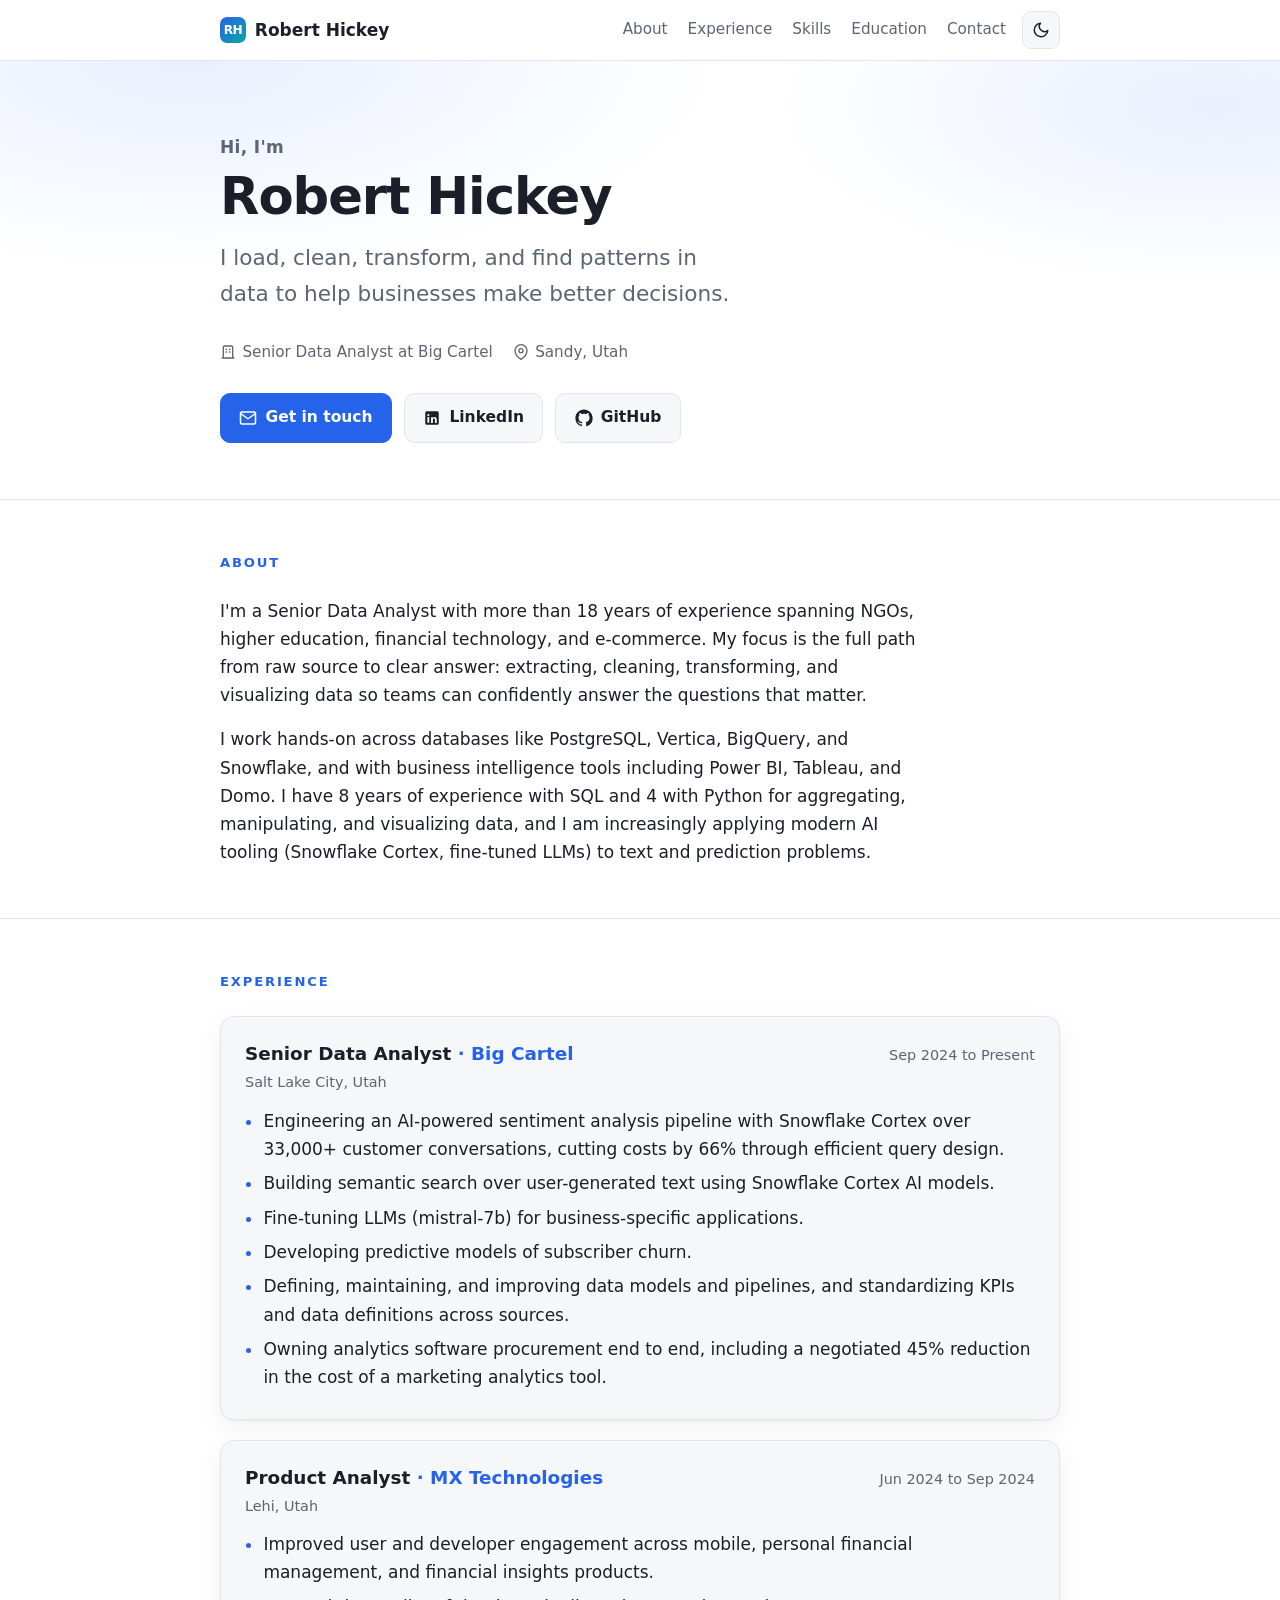
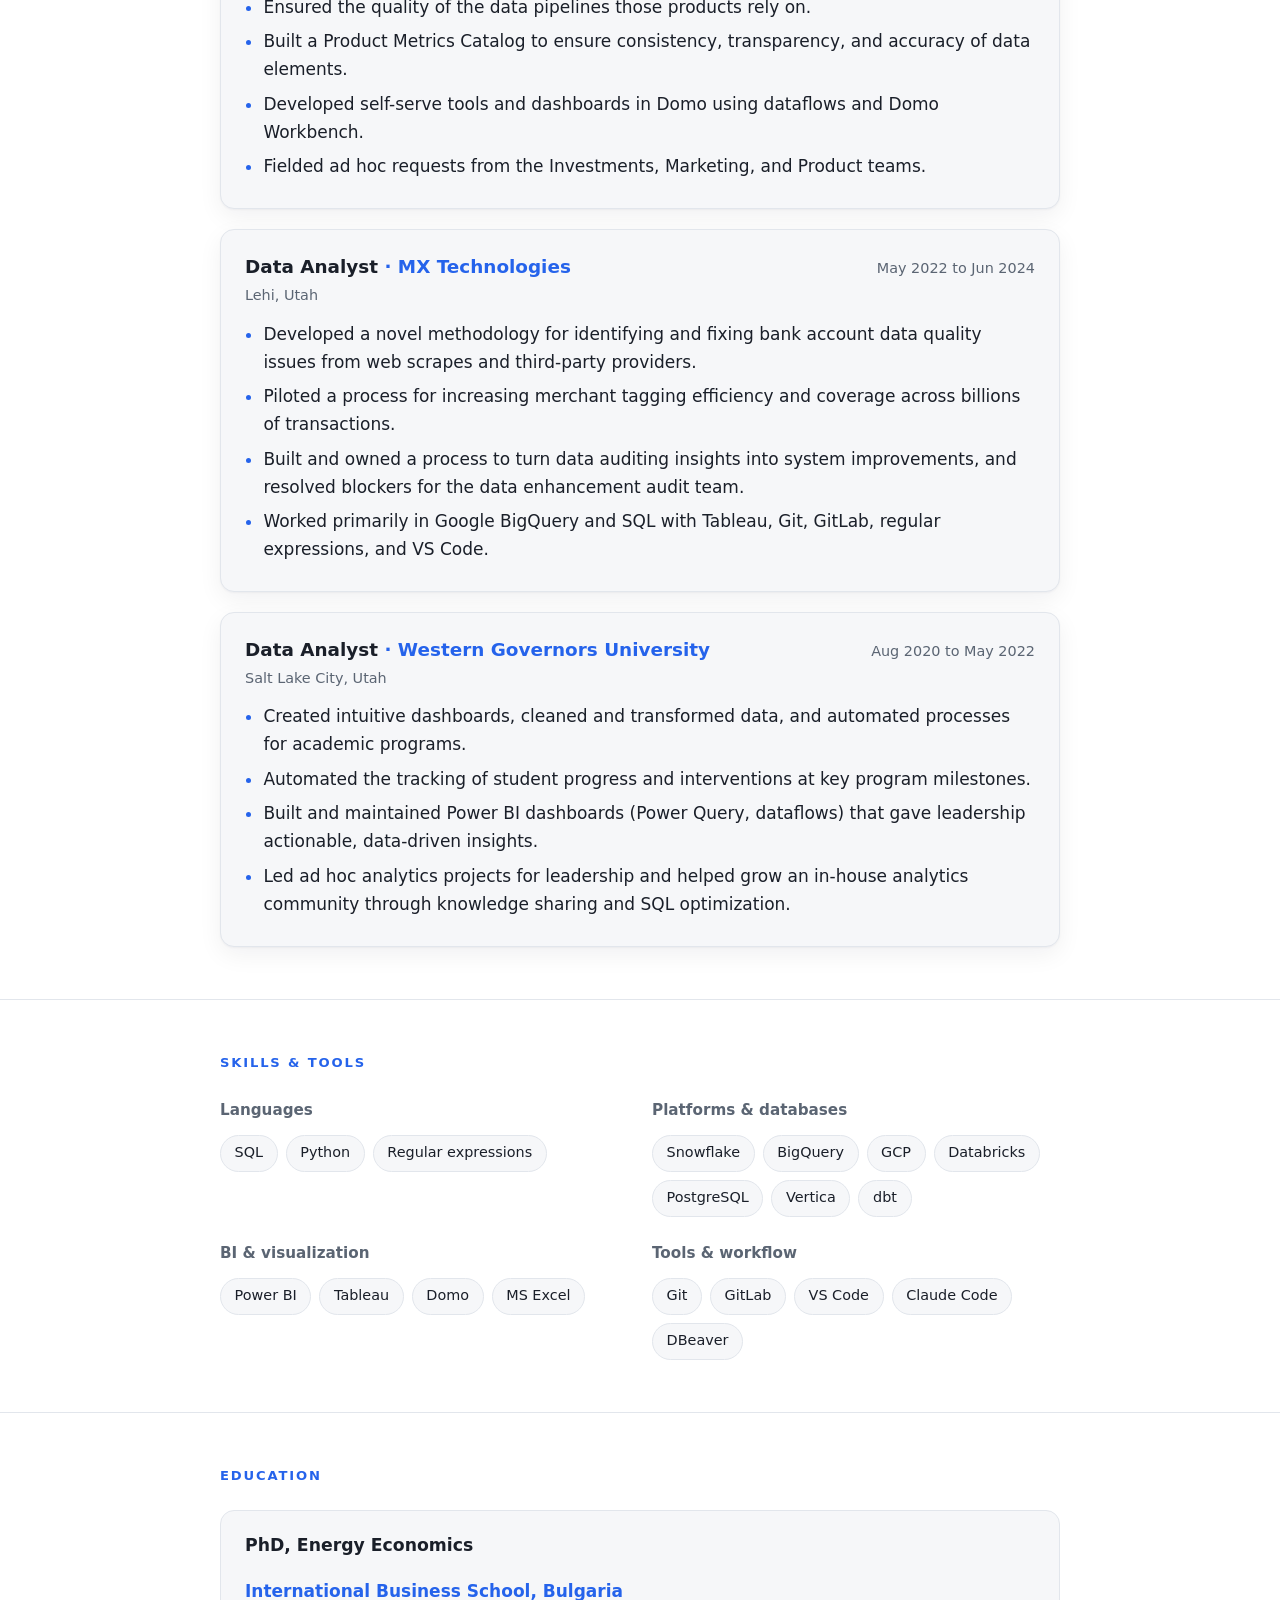
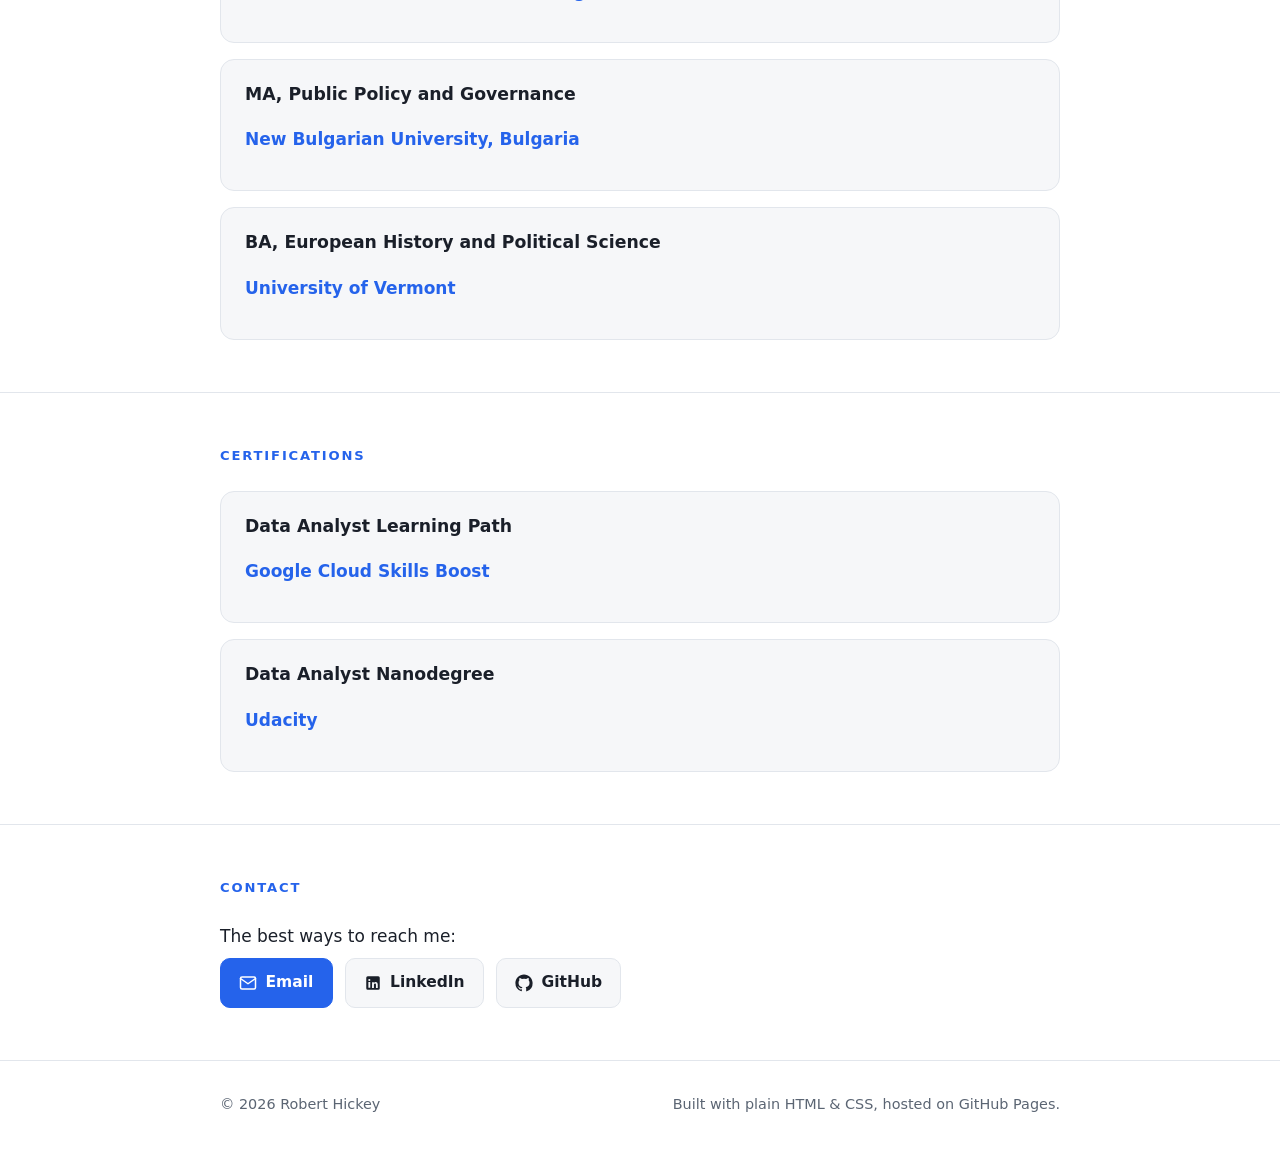
==== index.html @ 4dcdd3fc "Add personal site and CV Static HTML/CSS/JS personal website built from resume content: hero, about," ====
<!DOCTYPE html>
<html lang="en" data-theme="light">
<!--
  ===========================================================================
  Robert Hickey - personal site
  ===========================================================================
  Plain HTML/CSS, no build step. Content sourced from Robert's resume.
  Edit any section below and push to deploy. The one section left for you to
  fill is "Interests" (search "todo") since the resume did not cover it.
  Phone number is intentionally omitted for privacy; add it back if you wish.
  ===========================================================================
-->
<head>
  <meta charset="UTF-8" />
  <meta name="viewport" content="width=device-width, initial-scale=1.0" />
  <title>Robert Hickey &middot; Senior Data Analyst</title>
  <meta name="description" content="Robert Hickey, Senior Data Analyst with 18+ years of experience across NGOs, higher education, fintech, and e-commerce. I load, clean, transform, and find patterns in data to help businesses make better decisions." />
  <meta name="author" content="Robert Hickey" />

  <!-- Open Graph / social preview -->
  <meta property="og:type" content="website" />
  <meta property="og:title" content="Robert Hickey &middot; Senior Data Analyst" />
  <meta property="og:description" content="Senior Data Analyst with 18+ years of experience. I load, clean, transform, and find patterns in data to help businesses make better decisions." />
  <meta property="og:url" content="https://rfhickey.github.io/" />
  <meta name="twitter:card" content="summary" />

  <link rel="icon" type="image/svg+xml" href="assets/favicon.svg" />
  <link rel="stylesheet" href="styles.css" />
</head>

<body>
  <a class="skip-link" href="#main">Skip to content</a>

  <!-- ------------------------------------------------------------- nav -->
  <header class="nav">
    <div class="container nav-inner">
      <a class="nav-brand" href="#top">
        <img src="assets/favicon.svg" alt="" aria-hidden="true" />
        Robert Hickey
      </a>
      <nav class="nav-links" aria-label="Section navigation">
        <a href="#about">About</a>
        <a href="#experience">Experience</a>
        <a href="#skills">Skills</a>
        <a href="#education">Education</a>
        <a href="#contact">Contact</a>
      </nav>
      <button class="theme-toggle" id="theme-toggle" type="button"
              aria-label="Toggle light and dark theme" title="Toggle theme">
        <svg class="icon-moon" viewBox="0 0 24 24" fill="none" stroke="currentColor"
             stroke-width="2" stroke-linecap="round" stroke-linejoin="round" aria-hidden="true">
          <path d="M21 12.79A9 9 0 1 1 11.21 3 7 7 0 0 0 21 12.79z"/>
        </svg>
        <svg class="icon-sun" viewBox="0 0 24 24" fill="none" stroke="currentColor"
             stroke-width="2" stroke-linecap="round" stroke-linejoin="round" aria-hidden="true">
          <circle cx="12" cy="12" r="4"/>
          <path d="M12 2v2M12 20v2M4.93 4.93l1.41 1.41M17.66 17.66l1.41 1.41M2 12h2M20 12h2M6.34 17.66l-1.41 1.41M19.07 4.93l-1.41 1.41"/>
        </svg>
      </button>
    </div>
  </header>

  <main id="main">
    <span id="top"></span>

    <!-- ---------------------------------------------------------- hero -->
    <section class="hero" aria-label="Introduction">
      <div class="container hero-content">
        <p class="eyebrow">Hi, I'm</p>
        <h1>Robert Hickey</h1>
        <p class="tagline">I load, clean, transform, and find patterns in data to help businesses make better decisions.</p>
        <div class="meta">
          <span aria-label="Role">
            <svg width="16" height="16" viewBox="0 0 24 24" fill="none" stroke="currentColor" stroke-width="2" stroke-linecap="round" stroke-linejoin="round" aria-hidden="true"><path d="M3 21h18M9 8h1m-1 4h1m4-4h1m-1 4h1M5 21V5a2 2 0 0 1 2-2h10a2 2 0 0 1 2 2v16"/></svg>
            Senior Data Analyst at Big Cartel
          </span>
          <span aria-label="Location">
            <svg width="16" height="16" viewBox="0 0 24 24" fill="none" stroke="currentColor" stroke-width="2" stroke-linecap="round" stroke-linejoin="round" aria-hidden="true"><path d="M21 10c0 7-9 13-9 13s-9-6-9-13a9 9 0 0 1 18 0z"/><circle cx="12" cy="10" r="3"/></svg>
            Sandy, Utah
          </span>
        </div>
        <div class="cta-row">
          <a class="btn btn-primary" href="#contact">
            <svg viewBox="0 0 24 24" fill="none" stroke="currentColor" stroke-width="2" stroke-linecap="round" stroke-linejoin="round" aria-hidden="true"><rect x="2" y="4" width="20" height="16" rx="2"/><path d="M22 6l-10 7L2 6"/></svg>
            Get in touch
          </a>
          <a class="btn" href="https://www.linkedin.com/in/hickeyrobert/" target="_blank" rel="noopener">
            <svg viewBox="0 0 24 24" fill="currentColor" aria-hidden="true"><path d="M19 3a2 2 0 0 1 2 2v14a2 2 0 0 1-2 2H5a2 2 0 0 1-2-2V5a2 2 0 0 1 2-2h14zM8.34 18.34V10.5H5.86v7.84h2.48zM7.1 9.4a1.44 1.44 0 1 0 0-2.88 1.44 1.44 0 0 0 0 2.88zm11.24 8.94v-4.3c0-2.3-1.23-3.37-2.87-3.37a2.48 2.48 0 0 0-2.24 1.23v-1.06h-2.48c.03.7 0 7.84 0 7.84h2.48v-4.38c0-.23.02-.46.09-.62.18-.46.6-.94 1.32-.94.93 0 1.3.71 1.3 1.75v4.19h2.48z"/></svg>
            LinkedIn
          </a>
          <a class="btn" href="https://github.com/rfhickey" target="_blank" rel="noopener">
            <svg viewBox="0 0 24 24" fill="currentColor" aria-hidden="true"><path d="M12 .5C5.73.5.5 5.73.5 12a11.5 11.5 0 0 0 7.86 10.92c.58.1.79-.25.79-.56v-2c-3.2.7-3.88-1.37-3.88-1.37-.53-1.34-1.3-1.7-1.3-1.7-1.06-.72.08-.71.08-.71 1.17.08 1.79 1.2 1.79 1.2 1.04 1.79 2.73 1.27 3.4.97.1-.76.41-1.27.74-1.56-2.55-.29-5.23-1.27-5.23-5.67 0-1.25.45-2.28 1.18-3.08-.12-.29-.51-1.46.11-3.05 0 0 .96-.31 3.15 1.18a10.9 10.9 0 0 1 5.74 0c2.18-1.49 3.14-1.18 3.14-1.18.63 1.59.24 2.76.12 3.05.74.8 1.18 1.83 1.18 3.08 0 4.41-2.69 5.38-5.25 5.66.42.36.8 1.08.8 2.18v3.23c0 .31.21.67.8.56A11.5 11.5 0 0 0 23.5 12C23.5 5.73 18.27.5 12 .5z"/></svg>
            GitHub
          </a>
        </div>
      </div>
    </section>

    <!-- --------------------------------------------------------- about -->
    <section id="about" aria-labelledby="about-title">
      <div class="container">
        <h2 class="section-title" id="about-title">About</h2>
        <div class="prose">
          <p>
            I'm a Senior Data Analyst with more than 18 years of experience
            spanning NGOs, higher education, financial technology, and
            e-commerce. My focus is the full path from raw source to clear
            answer: extracting, cleaning, transforming, and visualizing data so
            teams can confidently answer the questions that matter.
          </p>
          <p>
            I work hands-on across databases like PostgreSQL, Vertica,
            BigQuery, and Snowflake, and with business intelligence tools
            including Power BI, Tableau, and Domo. I have 8 years of experience
            with SQL and 4 with Python for aggregating, manipulating, and
            visualizing data, and I am increasingly applying modern AI tooling
            (Snowflake Cortex, fine-tuned LLMs) to text and prediction problems.
          </p>
        </div>
      </div>
    </section>

    <!-- ---------------------------------------------------- experience -->
    <section id="experience" aria-labelledby="exp-title">
      <div class="container">
        <h2 class="section-title" id="exp-title">Experience</h2>
        <div class="timeline">

          <article class="role">
            <div class="role-head">
              <h3 class="role-title">
                Senior Data Analyst
                <span class="role-company">&middot; Big Cartel</span>
              </h3>
              <span class="role-dates">Sep 2024 to Present</span>
            </div>
            <p class="role-location">Salt Lake City, Utah</p>
            <ul>
              <li>Engineering an AI-powered sentiment analysis pipeline with Snowflake Cortex over 33,000+ customer conversations, cutting costs by 66% through efficient query design.</li>
              <li>Building semantic search over user-generated text using Snowflake Cortex AI models.</li>
              <li>Fine-tuning LLMs (mistral-7b) for business-specific applications.</li>
              <li>Developing predictive models of subscriber churn.</li>
              <li>Defining, maintaining, and improving data models and pipelines, and standardizing KPIs and data definitions across sources.</li>
              <li>Owning analytics software procurement end to end, including a negotiated 45% reduction in the cost of a marketing analytics tool.</li>
            </ul>
          </article>

          <article class="role">
            <div class="role-head">
              <h3 class="role-title">
                Product Analyst
                <span class="role-company">&middot; MX Technologies</span>
              </h3>
              <span class="role-dates">Jun 2024 to Sep 2024</span>
            </div>
            <p class="role-location">Lehi, Utah</p>
            <ul>
              <li>Improved user and developer engagement across mobile, personal financial management, and financial insights products.</li>
              <li>Ensured the quality of the data pipelines those products rely on.</li>
              <li>Built a Product Metrics Catalog to ensure consistency, transparency, and accuracy of data elements.</li>
              <li>Developed self-serve tools and dashboards in Domo using dataflows and Domo Workbench.</li>
              <li>Fielded ad hoc requests from the Investments, Marketing, and Product teams.</li>
            </ul>
          </article>

          <article class="role">
            <div class="role-head">
              <h3 class="role-title">
                Data Analyst
                <span class="role-company">&middot; MX Technologies</span>
              </h3>
              <span class="role-dates">May 2022 to Jun 2024</span>
            </div>
            <p class="role-location">Lehi, Utah</p>
            <ul>
              <li>Developed a novel methodology for identifying and fixing bank account data quality issues from web scrapes and third-party providers.</li>
              <li>Piloted a process for increasing merchant tagging efficiency and coverage across billions of transactions.</li>
              <li>Built and owned a process to turn data auditing insights into system improvements, and resolved blockers for the data enhancement audit team.</li>
              <li>Worked primarily in Google BigQuery and SQL with Tableau, Git, GitLab, regular expressions, and VS Code.</li>
            </ul>
          </article>

          <article class="role">
            <div class="role-head">
              <h3 class="role-title">
                Data Analyst
                <span class="role-company">&middot; Western Governors University</span>
              </h3>
              <span class="role-dates">Aug 2020 to May 2022</span>
            </div>
            <p class="role-location">Salt Lake City, Utah</p>
            <ul>
              <li>Created intuitive dashboards, cleaned and transformed data, and automated processes for academic programs.</li>
              <li>Automated the tracking of student progress and interventions at key program milestones.</li>
              <li>Built and maintained Power BI dashboards (Power Query, dataflows) that gave leadership actionable, data-driven insights.</li>
              <li>Led ad hoc analytics projects for leadership and helped grow an in-house analytics community through knowledge sharing and SQL optimization.</li>
            </ul>
          </article>

        </div>
      </div>
    </section>

    <!-- --------------------------------------------------------- skills -->
    <section id="skills" aria-labelledby="skills-title">
      <div class="container">
        <h2 class="section-title" id="skills-title">Skills &amp; Tools</h2>
        <div class="skill-groups">
          <div class="skill-group">
            <h3>Languages</h3>
            <ul class="chips">
              <li>SQL</li>
              <li>Python</li>
              <li>Regular expressions</li>
            </ul>
          </div>
          <div class="skill-group">
            <h3>Platforms &amp; databases</h3>
            <ul class="chips">
              <li>Snowflake</li>
              <li>BigQuery</li>
              <li>GCP</li>
              <li>Databricks</li>
              <li>PostgreSQL</li>
              <li>Vertica</li>
              <li>dbt</li>
            </ul>
          </div>
          <div class="skill-group">
            <h3>BI &amp; visualization</h3>
            <ul class="chips">
              <li>Power BI</li>
              <li>Tableau</li>
              <li>Domo</li>
              <li>MS Excel</li>
            </ul>
          </div>
          <div class="skill-group">
            <h3>Tools &amp; workflow</h3>
            <ul class="chips">
              <li>Git</li>
              <li>GitLab</li>
              <li>VS Code</li>
              <li>Claude Code</li>
              <li>DBeaver</li>
            </ul>
          </div>
        </div>
      </div>
    </section>

    <!-- ------------------------------------------------------ education -->
    <section id="education" aria-labelledby="edu-title">
      <div class="container">
        <h2 class="section-title" id="edu-title">Education</h2>
        <div class="cards">
          <article class="card">
            <h3>PhD, Energy Economics</h3>
            <p class="sub">International Business School, Bulgaria</p>
          </article>
          <article class="card">
            <h3>MA, Public Policy and Governance</h3>
            <p class="sub">New Bulgarian University, Bulgaria</p>
          </article>
          <article class="card">
            <h3>BA, European History and Political Science</h3>
            <p class="sub">University of Vermont</p>
          </article>
        </div>
      </div>
    </section>

    <!-- -------------------------------------------------- certifications -->
    <section id="certifications" aria-labelledby="cert-title">
      <div class="container">
        <h2 class="section-title" id="cert-title">Certifications</h2>
        <div class="cards">
          <article class="card">
            <h3>Data Analyst Learning Path</h3>
            <p class="sub">Google Cloud Skills Boost</p>
          </article>
          <article class="card">
            <h3>Data Analyst Nanodegree</h3>
            <p class="sub">Udacity</p>
          </article>
        </div>
      </div>
    </section>

    <!-- ----------------------------------------------------- interests --
      Hidden for now: the resume did not cover interests/projects. To enable,
      remove this comment wrapper, add your content, and add a matching
      <a href="#interests">Interests</a> link in the nav above.

    <section id="interests" aria-labelledby="interests-title">
      <div class="container">
        <h2 class="section-title" id="interests-title">Interests &amp; Projects</h2>
        <div class="prose">
          <p>Add a few lines about what you build or care about outside of work,
             plus links to any side projects you want to show.</p>
        </div>
      </div>
    </section>
    -->

    <!-- -------------------------------------------------------- contact -->
    <section id="contact" aria-labelledby="contact-title">
      <div class="container">
        <h2 class="section-title" id="contact-title">Contact</h2>
        <div class="prose">
          <p>The best ways to reach me:</p>
        </div>
        <div class="contact-row">
          <a class="btn btn-primary" href="mailto:rfhickey@gmail.com">
            <svg viewBox="0 0 24 24" fill="none" stroke="currentColor" stroke-width="2" stroke-linecap="round" stroke-linejoin="round" aria-hidden="true"><rect x="2" y="4" width="20" height="16" rx="2"/><path d="M22 6l-10 7L2 6"/></svg>
            Email
          </a>
          <a class="btn" href="https://www.linkedin.com/in/hickeyrobert/" target="_blank" rel="noopener">
            <svg viewBox="0 0 24 24" fill="currentColor" aria-hidden="true"><path d="M19 3a2 2 0 0 1 2 2v14a2 2 0 0 1-2 2H5a2 2 0 0 1-2-2V5a2 2 0 0 1 2-2h14zM8.34 18.34V10.5H5.86v7.84h2.48zM7.1 9.4a1.44 1.44 0 1 0 0-2.88 1.44 1.44 0 0 0 0 2.88zm11.24 8.94v-4.3c0-2.3-1.23-3.37-2.87-3.37a2.48 2.48 0 0 0-2.24 1.23v-1.06h-2.48c.03.7 0 7.84 0 7.84h2.48v-4.38c0-.23.02-.46.09-.62.18-.46.6-.94 1.32-.94.93 0 1.3.71 1.3 1.75v4.19h2.48z"/></svg>
            LinkedIn
          </a>
          <a class="btn" href="https://github.com/rfhickey" target="_blank" rel="noopener">
            <svg viewBox="0 0 24 24" fill="currentColor" aria-hidden="true"><path d="M12 .5C5.73.5.5 5.73.5 12a11.5 11.5 0 0 0 7.86 10.92c.58.1.79-.25.79-.56v-2c-3.2.7-3.88-1.37-3.88-1.37-.53-1.34-1.3-1.7-1.3-1.7-1.06-.72.08-.71.08-.71 1.17.08 1.79 1.2 1.79 1.2 1.04 1.79 2.73 1.27 3.4.97.1-.76.41-1.27.74-1.56-2.55-.29-5.23-1.27-5.23-5.67 0-1.25.45-2.28 1.18-3.08-.12-.29-.51-1.46.11-3.05 0 0 .96-.31 3.15 1.18a10.9 10.9 0 0 1 5.74 0c2.18-1.49 3.14-1.18 3.14-1.18.63 1.59.24 2.76.12 3.05.74.8 1.18 1.83 1.18 3.08 0 4.41-2.69 5.38-5.25 5.66.42.36.8 1.08.8 2.18v3.23c0 .31.21.67.8.56A11.5 11.5 0 0 0 23.5 12C23.5 5.73 18.27.5 12 .5z"/></svg>
            GitHub
          </a>
        </div>
      </div>
    </section>
  </main>

  <!-- -------------------------------------------------------- footer -->
  <footer class="footer">
    <div class="container">
      <span>&copy; <span id="year">2026</span> Robert Hickey</span>
      <span>Built with plain HTML &amp; CSS, hosted on GitHub Pages.</span>
    </div>
  </footer>

  <script src="script.js"></script>
</body>
</html>
---- styles.css ----
/* ===========================================================================
   Robert Hickey - personal site styles
   Single stylesheet, no build step, no external dependencies.
   Theme via CSS custom properties + [data-theme] override on <html>.
   =========================================================================== */

:root {
  --max-width: 880px;

  /* Light theme (default) */
  --bg: #ffffff;
  --surface: #f6f7f9;
  --surface-2: #eef1f5;
  --border: #e2e6ec;
  --text: #1a1f29;
  --muted: #5b6573;
  --accent: #2563eb;
  --accent-hover: #1d4ed8;
  --accent-soft: rgba(37, 99, 235, 0.10);
  --ring: rgba(37, 99, 235, 0.45);
  --shadow: 0 1px 2px rgba(16, 24, 40, 0.04), 0 8px 24px rgba(16, 24, 40, 0.06);
}

:root[data-theme="dark"] {
  --bg: #0d1117;
  --surface: #161b22;
  --surface-2: #1c2230;
  --border: #283041;
  --text: #e6edf3;
  --muted: #9aa6b2;
  --accent: #4d8bf5;
  --accent-hover: #6ea1f7;
  --accent-soft: rgba(77, 139, 245, 0.14);
  --ring: rgba(77, 139, 245, 0.55);
  --shadow: 0 1px 2px rgba(0, 0, 0, 0.3), 0 10px 30px rgba(0, 0, 0, 0.35);
}

@media (prefers-color-scheme: dark) {
  :root:not([data-theme="light"]) {
    --bg: #0d1117;
    --surface: #161b22;
    --surface-2: #1c2230;
    --border: #283041;
    --text: #e6edf3;
    --muted: #9aa6b2;
    --accent: #4d8bf5;
    --accent-hover: #6ea1f7;
    --accent-soft: rgba(77, 139, 245, 0.14);
    --ring: rgba(77, 139, 245, 0.55);
    --shadow: 0 1px 2px rgba(0, 0, 0, 0.3), 0 10px 30px rgba(0, 0, 0, 0.35);
  }
}

* { box-sizing: border-box; }

html { scroll-behavior: smooth; }
@media (prefers-reduced-motion: reduce) {
  html { scroll-behavior: auto; }
  * { transition: none !important; animation: none !important; }
}

body {
  margin: 0;
  background: var(--bg);
  color: var(--text);
  font-family: ui-sans-serif, system-ui, -apple-system, "Segoe UI", Roboto,
    "Helvetica Neue", Arial, "Noto Sans", sans-serif;
  font-size: 17px;
  line-height: 1.65;
  -webkit-font-smoothing: antialiased;
  text-rendering: optimizeLegibility;
}

a {
  color: var(--accent);
  text-decoration: none;
}
a:hover { color: var(--accent-hover); text-decoration: underline; }

:focus-visible {
  outline: 3px solid var(--ring);
  outline-offset: 2px;
  border-radius: 4px;
}

.skip-link {
  position: absolute;
  left: -9999px;
  top: 0;
  background: var(--accent);
  color: #fff;
  padding: 0.6rem 1rem;
  border-radius: 0 0 8px 0;
  z-index: 100;
}
.skip-link:focus { left: 0; }

/* ----------------------------------------------------------------- layout */
.container {
  width: 100%;
  max-width: var(--max-width);
  margin-inline: auto;
  padding-inline: 1.25rem;
}

section { padding-block: 3.25rem; border-top: 1px solid var(--border); }
section:first-of-type { border-top: 0; }

.section-title {
  font-size: 0.82rem;
  letter-spacing: 0.14em;
  text-transform: uppercase;
  color: var(--accent);
  margin: 0 0 1.5rem;
  font-weight: 700;
}

/* -------------------------------------------------------------------- nav */
.nav {
  position: sticky;
  top: 0;
  z-index: 50;
  background: color-mix(in srgb, var(--bg) 86%, transparent);
  backdrop-filter: saturate(180%) blur(10px);
  border-bottom: 1px solid var(--border);
}
.nav-inner {
  display: flex;
  align-items: center;
  gap: 1rem;
  height: 60px;
}
.nav-brand {
  font-weight: 700;
  color: var(--text);
  margin-right: auto;
  display: inline-flex;
  align-items: center;
  gap: 0.55rem;
}
.nav-brand:hover { text-decoration: none; }
.nav-brand img { width: 26px; height: 26px; border-radius: 7px; }
.nav-links { display: flex; gap: 1.25rem; }
.nav-links a {
  color: var(--muted);
  font-size: 0.95rem;
  font-weight: 500;
}
.nav-links a:hover { color: var(--text); text-decoration: none; }

.theme-toggle {
  display: inline-flex;
  align-items: center;
  justify-content: center;
  width: 38px;
  height: 38px;
  border-radius: 9px;
  border: 1px solid var(--border);
  background: var(--surface);
  color: var(--text);
  cursor: pointer;
  transition: background 0.15s ease, border-color 0.15s ease;
}
.theme-toggle:hover { background: var(--surface-2); border-color: var(--accent); }
.theme-toggle svg { width: 18px; height: 18px; }
.theme-toggle .icon-sun { display: none; }
:root[data-theme="dark"] .theme-toggle .icon-sun { display: block; }
:root[data-theme="dark"] .theme-toggle .icon-moon { display: none; }
@media (prefers-color-scheme: dark) {
  :root:not([data-theme="light"]) .theme-toggle .icon-sun { display: block; }
  :root:not([data-theme="light"]) .theme-toggle .icon-moon { display: none; }
}

@media (max-width: 560px) {
  .nav-links { display: none; }
}

/* ------------------------------------------------------------------- hero */
.hero {
  padding-block: 4.5rem 3.5rem;
  position: relative;
  overflow: hidden;
}
.hero::before {
  content: "";
  position: absolute;
  inset: 0;
  background:
    radial-gradient(60% 70% at 15% 0%, var(--accent-soft), transparent 70%),
    radial-gradient(50% 60% at 95% 10%, var(--accent-soft), transparent 70%);
  pointer-events: none;
}
.hero-content { position: relative; }
.hero .eyebrow {
  color: var(--muted);
  font-weight: 600;
  letter-spacing: 0.02em;
  margin: 0 0 0.5rem;
}
.hero h1 {
  font-size: clamp(2.1rem, 6vw, 3.2rem);
  line-height: 1.08;
  letter-spacing: -0.02em;
  margin: 0 0 1rem;
}
.hero .tagline {
  font-size: clamp(1.1rem, 2.6vw, 1.35rem);
  color: var(--muted);
  max-width: 38ch;
  margin: 0 0 1.75rem;
}
.hero .meta {
  display: flex;
  flex-wrap: wrap;
  gap: 0.5rem 1.25rem;
  color: var(--muted);
  font-size: 0.95rem;
  margin-bottom: 1.75rem;
}
.hero .meta span { display: inline-flex; align-items: center; gap: 0.4rem; }

.cta-row { display: flex; flex-wrap: wrap; gap: 0.75rem; }
.btn {
  display: inline-flex;
  align-items: center;
  gap: 0.5rem;
  padding: 0.7rem 1.15rem;
  border-radius: 10px;
  font-weight: 600;
  font-size: 0.97rem;
  border: 1px solid var(--border);
  background: var(--surface);
  color: var(--text);
  transition: transform 0.12s ease, background 0.15s ease, border-color 0.15s ease;
}
.btn:hover { text-decoration: none; transform: translateY(-1px); border-color: var(--accent); }
.btn svg { width: 18px; height: 18px; }
.btn-primary {
  background: var(--accent);
  border-color: var(--accent);
  color: #fff;
}
.btn-primary:hover { background: var(--accent-hover); border-color: var(--accent-hover); color: #fff; }

/* ------------------------------------------------------------- about/prose */
.prose p { margin: 0 0 1rem; max-width: 65ch; }
.prose p:last-child { margin-bottom: 0; }

/* ------------------------------------------------------------- experience */
.timeline { display: grid; gap: 1.25rem; }
.role {
  background: var(--surface);
  border: 1px solid var(--border);
  border-radius: 14px;
  padding: 1.35rem 1.5rem;
  box-shadow: var(--shadow);
}
.role-head {
  display: flex;
  flex-wrap: wrap;
  align-items: baseline;
  justify-content: space-between;
  gap: 0.25rem 1rem;
}
.role-title { margin: 0; font-size: 1.15rem; }
.role-company { color: var(--accent); font-weight: 600; }
.role-dates {
  color: var(--muted);
  font-size: 0.9rem;
  font-variant-numeric: tabular-nums;
  white-space: nowrap;
}
.role-location { color: var(--muted); font-size: 0.9rem; margin: 0.1rem 0 0.75rem; }
.role ul { margin: 0.5rem 0 0; padding-left: 1.15rem; }
.role li { margin-bottom: 0.4rem; }
.role li::marker { color: var(--accent); }

/* ----------------------------------------------------------------- skills */
.skill-groups { display: grid; gap: 1.5rem; }
@media (min-width: 620px) {
  .skill-groups { grid-template-columns: 1fr 1fr; }
}
.skill-group h3 {
  margin: 0 0 0.75rem;
  font-size: 0.95rem;
  color: var(--muted);
  font-weight: 600;
}
.chips { display: flex; flex-wrap: wrap; gap: 0.5rem; list-style: none; padding: 0; margin: 0; }
.chips li {
  background: var(--surface);
  border: 1px solid var(--border);
  border-radius: 999px;
  padding: 0.35rem 0.85rem;
  font-size: 0.9rem;
  font-weight: 500;
}

/* ----------------------------------------------------------- edu / cards */
.cards { display: grid; gap: 1rem; }
.card {
  background: var(--surface);
  border: 1px solid var(--border);
  border-radius: 14px;
  padding: 1.25rem 1.5rem;
}
.card h3 { margin: 0 0 0.25rem; font-size: 1.08rem; }
.card .sub { color: var(--accent); font-weight: 600; }
.card .muted { color: var(--muted); font-size: 0.92rem; }

/* --------------------------------------------------------------- contact */
.contact-row { display: flex; flex-wrap: wrap; gap: 0.75rem; margin-top: 0.5rem; }

/* ---------------------------------------------------------------- footer */
.footer {
  border-top: 1px solid var(--border);
  padding-block: 2rem;
  color: var(--muted);
  font-size: 0.9rem;
}
.footer .container {
  display: flex;
  flex-wrap: wrap;
  gap: 0.5rem 1rem;
  justify-content: space-between;
  align-items: center;
}
.footer a { color: var(--muted); }
.footer a:hover { color: var(--text); }

/* -------------------------------------------------- editable placeholders */
/* Subtle styling so unfinished content is obvious while editing but still
   readable. Remove the .todo class from an element once you fill it in. */
.todo {
  border-left: 3px dashed var(--accent);
  padding-left: 0.75rem;
  color: var(--muted);
  font-style: italic;
}

/* ----------------------------------------------------------------- print */
@media print {
  .nav, .theme-toggle, .cta-row, .skip-link, .footer a { display: none !important; }
  :root { --bg: #fff; --text: #000; --muted: #333; --border: #ccc; }
  body { font-size: 12pt; }
  section { padding-block: 1rem; page-break-inside: avoid; }
  .hero { padding-block: 1rem; }
  a { color: #000; text-decoration: underline; }
}
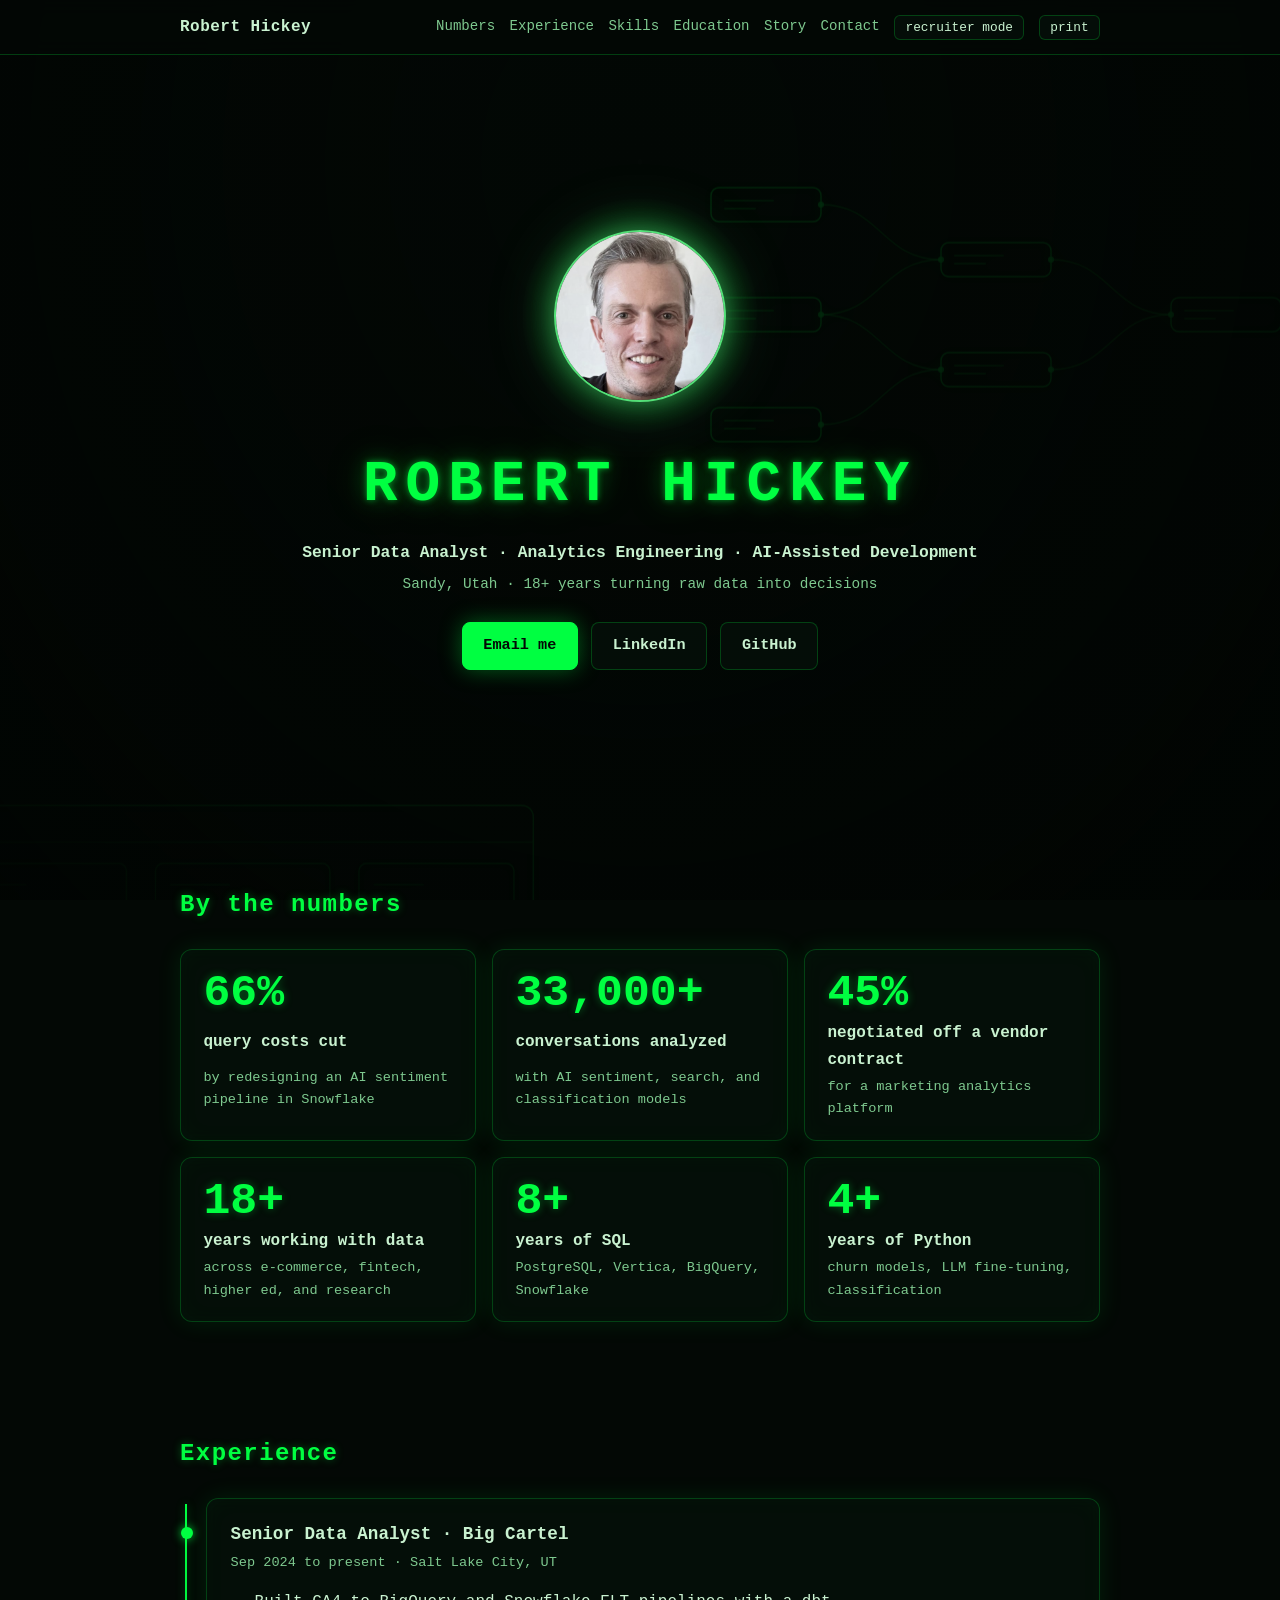
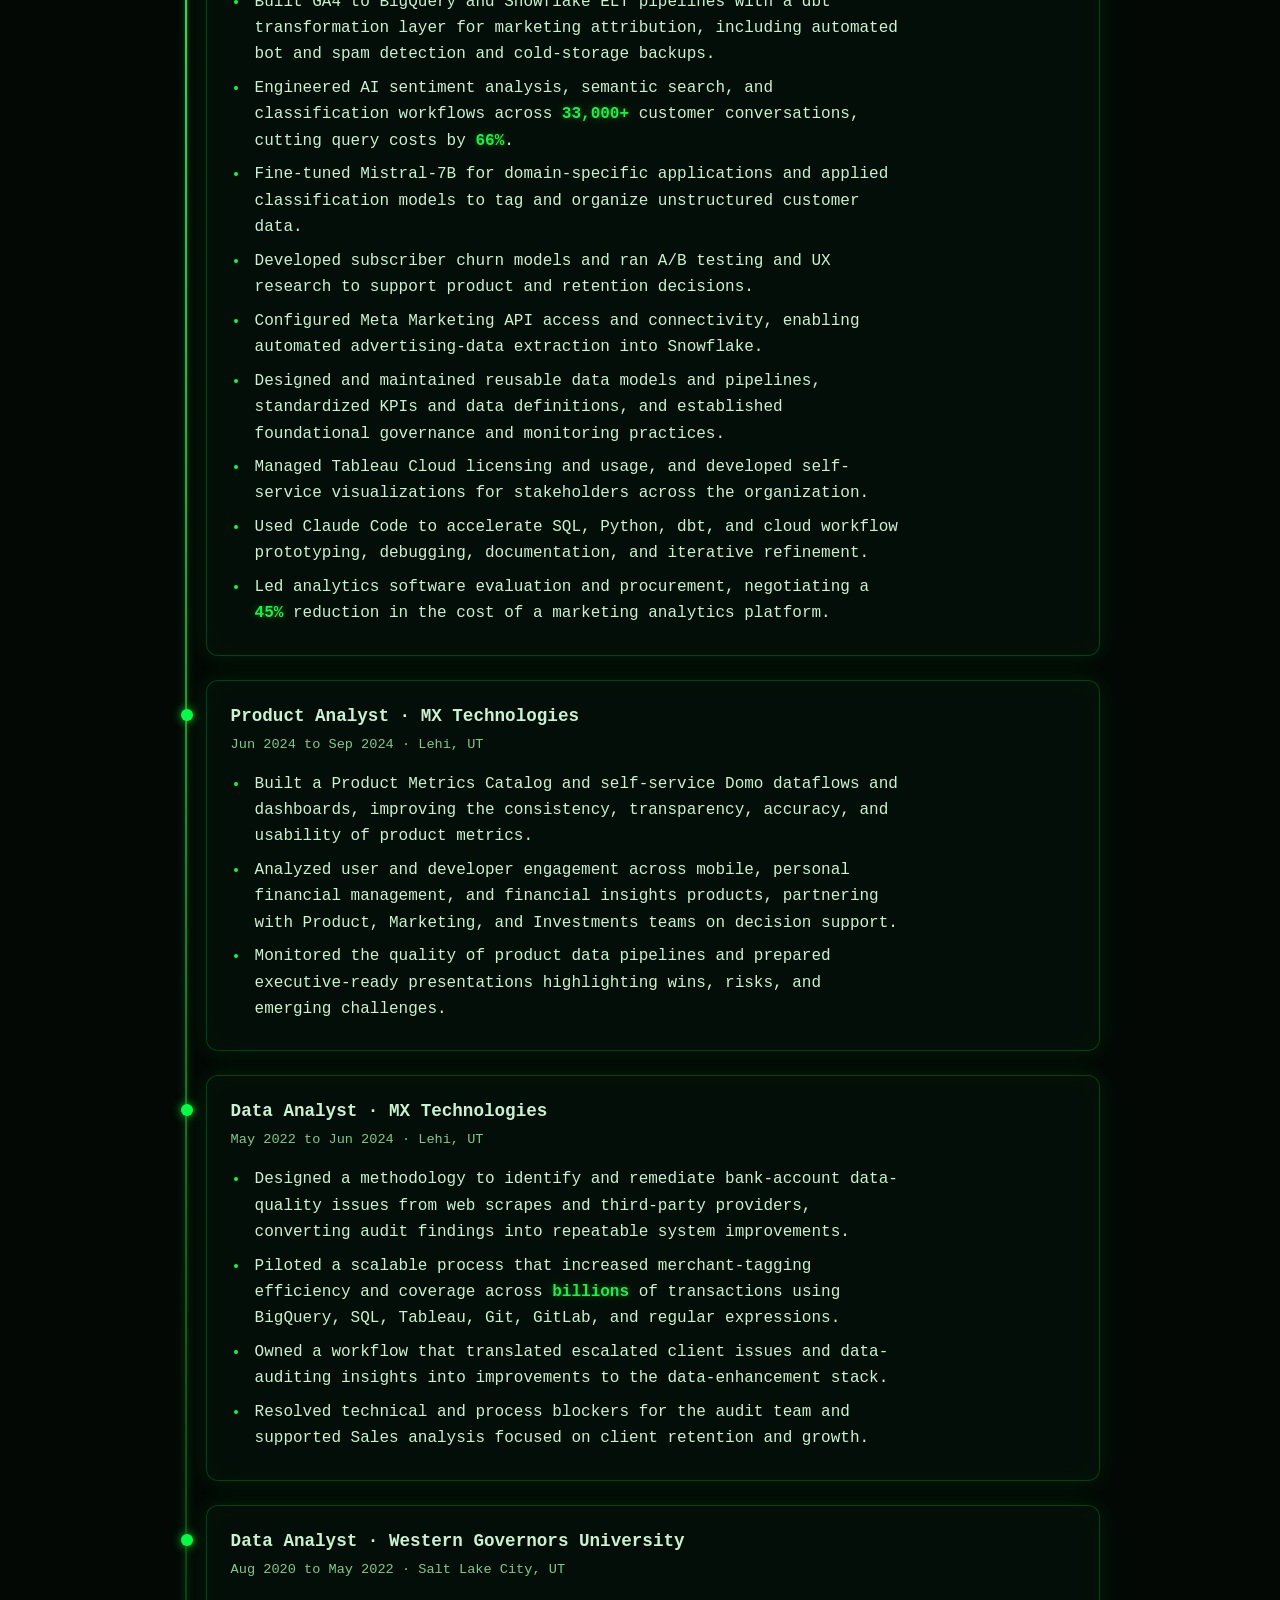
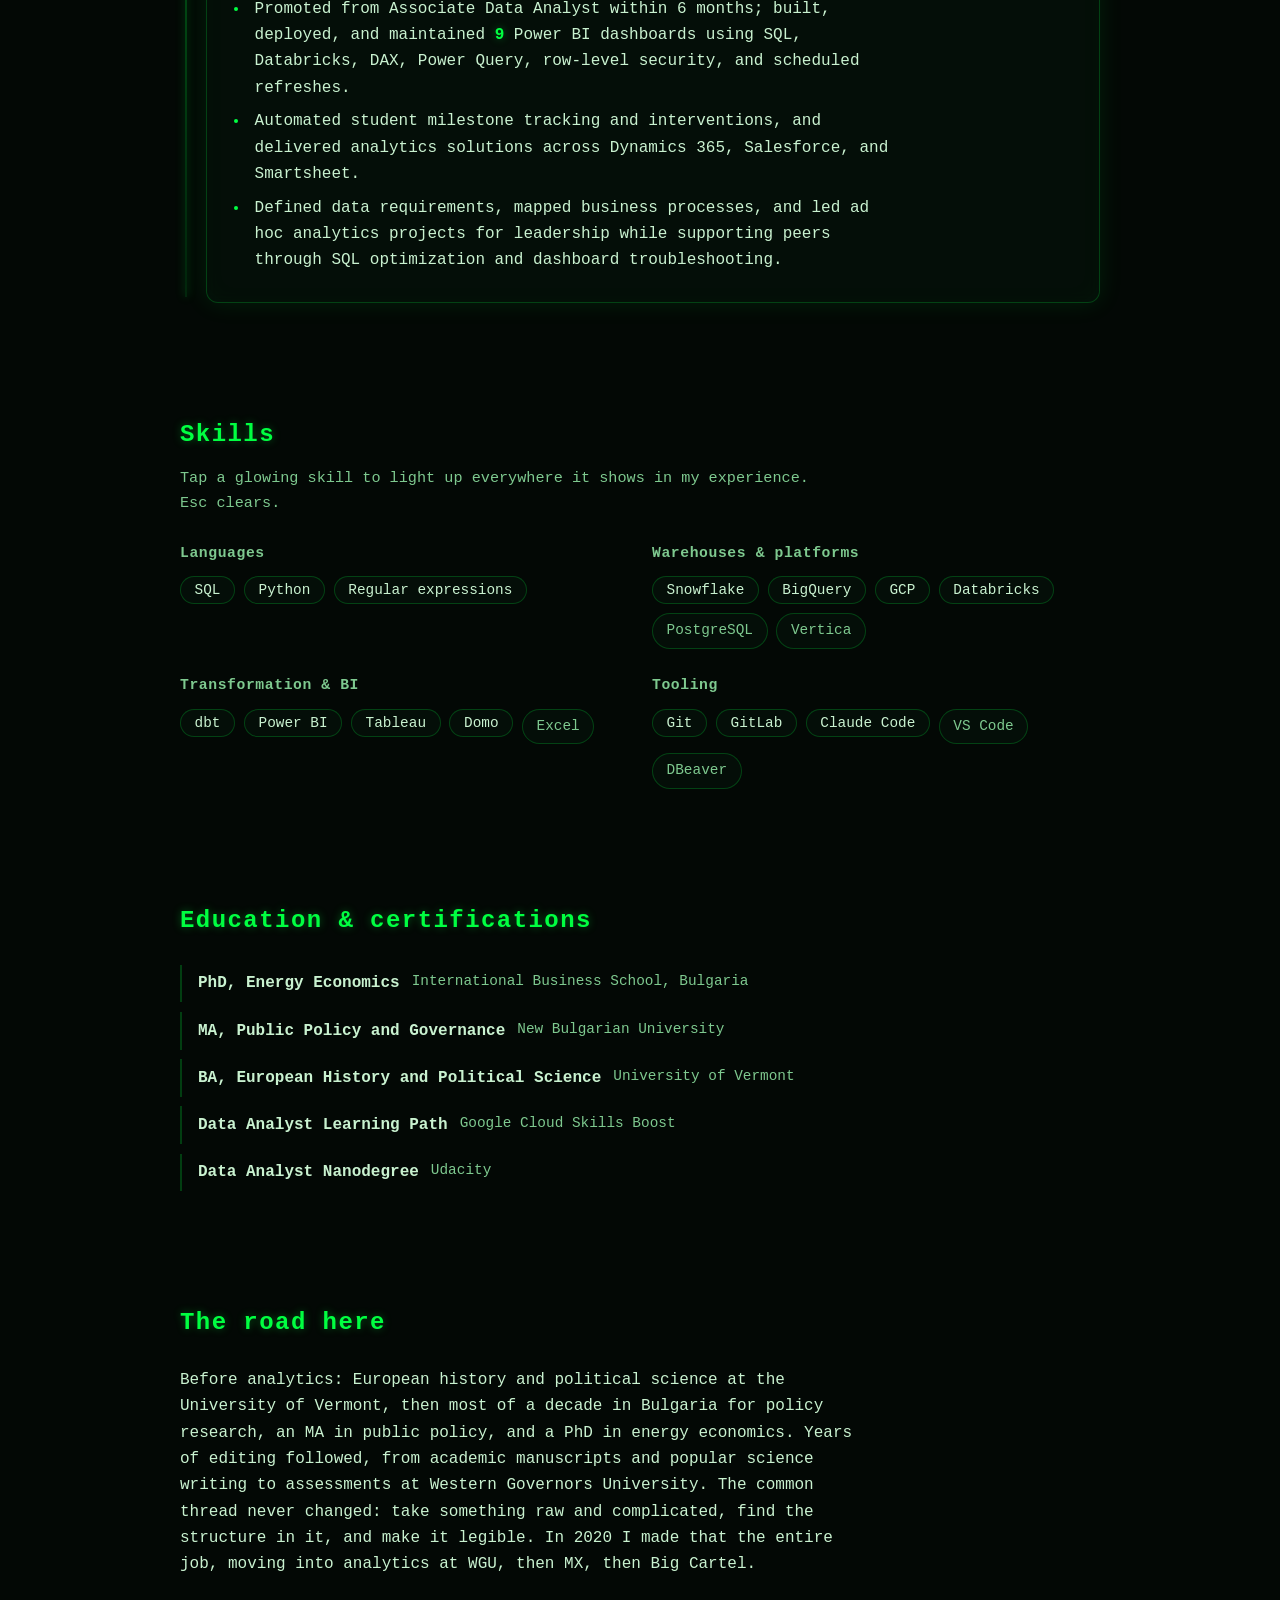
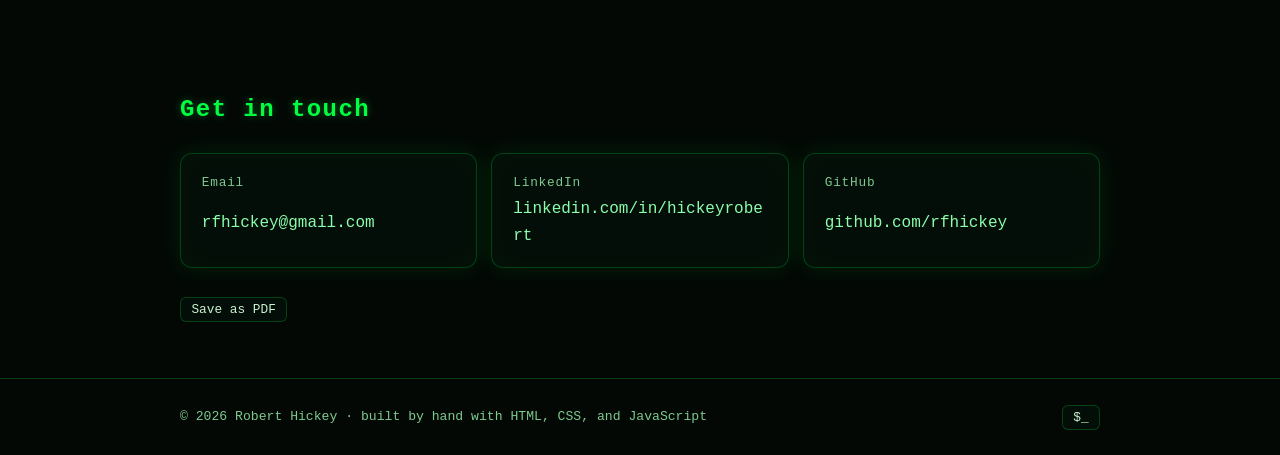
==== commit df3a91a0: "Neon edition redesign: cinematic Matrix look, portrait hero, parallax data artwork" ====
--- a/index.html
+++ b/index.html
@@ -1,62 +1,222 @@
 <!DOCTYPE html>
-<html lang="en" data-theme="light">
+<html lang="en">
+<!-- follow the white rabbit: press / -->
 <!--
   ===========================================================================
-  Robert Hickey - personal site
+  Robert Hickey - personal site (neon edition)
   ===========================================================================
-  Plain HTML/CSS, no build step. Content sourced from Robert's resume.
-  Edit any section below and push to deploy. The one section left for you to
-  fill is "Interests" (search "todo") since the resume did not cover it.
-  Phone number is intentionally omitted for privacy; add it back if you wish.
+  Cinematic Matrix-green resume: parallax neon data artwork, backlit portrait,
+  neon glass panels. Plain HTML/CSS/vanilla JS, no build step. Deploys via
+  GitHub Pages on push. With JavaScript disabled the page is still a
+  complete, readable resume. Phone number is intentionally omitted.
   ===========================================================================
 -->
 <head>
   <meta charset="UTF-8" />
   <meta name="viewport" content="width=device-width, initial-scale=1.0" />
   <title>Robert Hickey &middot; Senior Data Analyst</title>
-  <meta name="description" content="Robert Hickey, Senior Data Analyst with 18+ years of experience across NGOs, higher education, fintech, and e-commerce. I load, clean, transform, and find patterns in data to help businesses make better decisions." />
+  <meta name="description" content="Robert Hickey, Senior Data Analyst focused on analytics engineering and AI-assisted development. 18+ years turning raw data into decisions across e-commerce, fintech, and higher education." />
   <meta name="author" content="Robert Hickey" />
+  <meta name="theme-color" content="#030805" />
+  <meta name="color-scheme" content="dark" />
 
   <!-- Open Graph / social preview -->
   <meta property="og:type" content="website" />
   <meta property="og:title" content="Robert Hickey &middot; Senior Data Analyst" />
-  <meta property="og:description" content="Senior Data Analyst with 18+ years of experience. I load, clean, transform, and find patterns in data to help businesses make better decisions." />
+  <meta property="og:description" content="Senior Data Analyst focused on analytics engineering and AI-assisted development. 18+ years turning raw data into decisions." />
   <meta property="og:url" content="https://rfhickey.github.io/" />
+  <meta property="og:image" content="https://rfhickey.github.io/assets/portrait.jpg" />
+  <meta property="og:image:width" content="480" />
+  <meta property="og:image:height" content="480" />
   <meta name="twitter:card" content="summary" />
 
-  <link rel="icon" type="image/svg+xml" href="assets/favicon.svg" />
+  <script type="application/ld+json">
+  {
+    "@context": "https://schema.org",
+    "@type": "Person",
+    "name": "Robert Hickey",
+    "jobTitle": "Senior Data Analyst",
+    "worksFor": { "@type": "Organization", "name": "Big Cartel" },
+    "address": { "@type": "PostalAddress", "addressLocality": "Sandy", "addressRegion": "UT", "addressCountry": "US" },
+    "email": "mailto:rfhickey@gmail.com",
+    "image": "https://rfhickey.github.io/assets/portrait.jpg",
+    "url": "https://rfhickey.github.io/",
+    "sameAs": ["https://www.linkedin.com/in/hickeyrobert/", "https://github.com/rfhickey"]
+  }
+  </script>
+
+  <!-- Apply saved recruiter mode before first paint (the only inline script). -->
+  <script>
+    try {
+      if (localStorage.getItem("rh-mode") === "plain") {
+        document.documentElement.setAttribute("data-theme", "plain");
+        var tc = document.querySelector('meta[name="theme-color"]');
+        if (tc) tc.setAttribute("content", "#f7f8f7");
+      }
+    } catch (e) {}
+  </script>
+
+  <link rel="icon" type="image/png" href="assets/favicon.png" />
+  <link rel="apple-touch-icon" href="assets/apple-touch-icon.png" />
   <link rel="stylesheet" href="styles.css" />
+  <script src="script.js" defer></script>
 </head>
 
 <body>
   <a class="skip-link" href="#main">Skip to content</a>
 
-  <!-- ------------------------------------------------------------- nav -->
-  <header class="nav">
-    <div class="container nav-inner">
-      <a class="nav-brand" href="#top">
-        <img src="assets/favicon.svg" alt="" aria-hidden="true" />
-        Robert Hickey
-      </a>
-      <nav class="nav-links" aria-label="Section navigation">
-        <a href="#about">About</a>
+  <!-- Neon backdrop: data artwork that drifts at different speeds on scroll -->
+  <div id="scene" aria-hidden="true">
+
+    <!-- table lineage graph -->
+    <div class="layer layer-lineage" data-at="0.04" data-travel="1.1">
+      <svg viewBox="0 0 640 360" fill="none" stroke="#00ff41">
+        <g stroke-width="1.5" stroke-opacity="0.7">
+          <rect x="20" y="40" width="110" height="34" rx="8"/>
+          <rect x="20" y="150" width="110" height="34" rx="8"/>
+          <rect x="20" y="260" width="110" height="34" rx="8"/>
+          <rect x="250" y="95" width="110" height="34" rx="8"/>
+          <rect x="250" y="205" width="110" height="34" rx="8"/>
+          <rect x="480" y="150" width="110" height="34" rx="8"/>
+        </g>
+        <g stroke-width="1.5" stroke-opacity="0.4">
+          <path d="M130 57 C 190 57, 190 112, 250 112"/>
+          <path d="M130 167 C 190 167, 190 112, 250 112"/>
+          <path d="M130 167 C 190 167, 190 222, 250 222"/>
+          <path d="M130 277 C 190 277, 190 222, 250 222"/>
+          <path d="M360 112 C 420 112, 420 167, 480 167"/>
+          <path d="M360 222 C 420 222, 420 167, 480 167"/>
+        </g>
+        <g stroke-width="2" stroke-opacity="0.35" stroke-linecap="round">
+          <path d="M34 53 h48 M34 61 h30"/>
+          <path d="M34 163 h48 M34 171 h30"/>
+          <path d="M34 273 h48 M34 281 h30"/>
+          <path d="M264 108 h48 M264 116 h30"/>
+          <path d="M264 218 h48 M264 226 h30"/>
+          <path d="M494 163 h48 M494 171 h30"/>
+        </g>
+        <g fill="#00ff41" fill-opacity="0.8" stroke="none">
+          <circle cx="130" cy="57" r="3"/><circle cx="130" cy="167" r="3"/><circle cx="130" cy="277" r="3"/>
+          <circle cx="250" cy="112" r="3"/><circle cx="250" cy="222" r="3"/>
+          <circle cx="360" cy="112" r="3"/><circle cx="360" cy="222" r="3"/>
+          <circle cx="480" cy="167" r="3"/>
+        </g>
+      </svg>
+    </div>
+
+    <!-- dashboard with charts -->
+    <div class="layer layer-dash" data-at="0.32" data-travel="1.7">
+      <svg viewBox="0 0 640 420" fill="none" stroke="#00ff41">
+        <rect x="10" y="10" width="620" height="400" rx="12" stroke-width="1.5" stroke-opacity="0.7"/>
+        <path d="M10 48 H630" stroke-width="1.5" stroke-opacity="0.4"/>
+        <g fill="#00ff41" fill-opacity="0.7" stroke="none">
+          <circle cx="32" cy="29" r="4"/><circle cx="48" cy="29" r="4"/><circle cx="64" cy="29" r="4"/>
+        </g>
+        <g stroke-width="1.5" stroke-opacity="0.55">
+          <rect x="30" y="70" width="180" height="70" rx="8"/>
+          <rect x="240" y="70" width="180" height="70" rx="8"/>
+          <rect x="450" y="70" width="160" height="70" rx="8"/>
+        </g>
+        <g stroke-width="2" stroke-opacity="0.4" stroke-linecap="round">
+          <path d="M46 92 h60 M46 118 h36"/>
+          <path d="M256 92 h60 M256 118 h36"/>
+          <path d="M466 92 h50 M466 118 h30"/>
+        </g>
+        <g stroke-width="1.5" stroke-opacity="0.35">
+          <path d="M30 390 H310 M30 390 V180"/>
+        </g>
+        <g fill="#00ff41" fill-opacity="0.14" stroke-width="1.5" stroke-opacity="0.8">
+          <rect x="48" y="300" width="28" height="90" rx="3"/>
+          <rect x="90" y="260" width="28" height="130" rx="3"/>
+          <rect x="132" y="320" width="28" height="70" rx="3"/>
+          <rect x="174" y="230" width="28" height="160" rx="3"/>
+          <rect x="216" y="280" width="28" height="110" rx="3"/>
+          <rect x="258" y="205" width="28" height="185" rx="3"/>
+        </g>
+        <g stroke-width="2" stroke-opacity="0.8" stroke-linecap="round" stroke-linejoin="round">
+          <polyline points="345,290 390,250 430,268 475,215 520,232 565,185 610,200"/>
+        </g>
+        <polyline points="345,320 390,300 430,312 475,282 520,296 565,262 610,275"
+                  stroke-width="1.5" stroke-opacity="0.35" stroke-linecap="round" stroke-linejoin="round"/>
+        <circle cx="480" cy="368" r="34" stroke-width="10" stroke-opacity="0.25"/>
+        <circle cx="480" cy="368" r="34" stroke-width="10" stroke-opacity="0.8"
+                stroke-dasharray="150 220" transform="rotate(-90 480 368)"/>
+      </svg>
+    </div>
+
+    <!-- big trend chart -->
+    <div class="layer layer-trend" data-at="0.62" data-travel="2.1">
+      <svg viewBox="0 0 700 300" fill="none" stroke="#00ff41">
+        <g stroke-width="1" stroke-opacity="0.18">
+          <path d="M40 60 H680 M40 120 H680 M40 180 H680 M40 240 H680"/>
+          <path d="M168 20 V260 M296 20 V260 M424 20 V260 M552 20 V260"/>
+        </g>
+        <path d="M40 20 V260 H680" stroke-width="1.5" stroke-opacity="0.4"/>
+        <polyline points="40,230 120,205 200,215 280,170 360,182 440,130 520,145 600,88 680,60"
+                  stroke-width="2.5" stroke-opacity="0.85" stroke-linecap="round" stroke-linejoin="round"/>
+        <g fill="#00ff41" fill-opacity="0.9" stroke="none">
+          <circle cx="120" cy="205" r="4"/><circle cx="280" cy="170" r="4"/>
+          <circle cx="440" cy="130" r="4"/><circle cx="600" cy="88" r="4"/>
+        </g>
+        <polyline points="40,250 120,240 200,246 280,222 360,230 440,200 520,208 600,178 680,165"
+                  stroke-width="1.5" stroke-opacity="0.3" stroke-linecap="round" stroke-linejoin="round"/>
+      </svg>
+    </div>
+
+    <!-- schema tables and a scatter plot -->
+    <div class="layer layer-schema" data-at="0.9" data-travel="1.4">
+      <svg viewBox="0 0 640 380" fill="none" stroke="#00ff41">
+        <g stroke-width="1.5" stroke-opacity="0.6">
+          <rect x="20" y="30" width="150" height="110" rx="8"/>
+          <rect x="20" y="230" width="150" height="110" rx="8"/>
+          <rect x="240" y="130" width="150" height="110" rx="8"/>
+        </g>
+        <g stroke-width="1.5" stroke-opacity="0.35">
+          <path d="M20 62 H170 M20 262 H170 M240 162 H390"/>
+        </g>
+        <g stroke-width="2" stroke-opacity="0.35" stroke-linecap="round">
+          <path d="M34 84 h70 M34 104 h50 M34 122 h60"/>
+          <path d="M34 284 h70 M34 304 h50 M34 322 h60"/>
+          <path d="M254 184 h70 M254 204 h50 M254 222 h60"/>
+        </g>
+        <g stroke-width="1.5" stroke-opacity="0.4">
+          <path d="M170 85 C 205 85, 205 185, 240 185"/>
+          <path d="M170 285 C 205 285, 205 185, 240 185"/>
+        </g>
+        <g fill="#00ff41" fill-opacity="0.8" stroke="none">
+          <circle cx="170" cy="85" r="3"/><circle cx="170" cy="285" r="3"/><circle cx="240" cy="185" r="3"/>
+        </g>
+        <path d="M430 40 V330 H620" stroke-width="1.5" stroke-opacity="0.4"/>
+        <path d="M440 310 L610 90" stroke-width="1.5" stroke-opacity="0.3" stroke-dasharray="6 6"/>
+        <g fill="#00ff41" stroke="none">
+          <circle cx="455" cy="295" r="4" fill-opacity="0.5"/><circle cx="470" cy="270" r="4" fill-opacity="0.8"/>
+          <circle cx="488" cy="285" r="4" fill-opacity="0.4"/><circle cx="502" cy="240" r="4" fill-opacity="0.7"/>
+          <circle cx="520" cy="225" r="4" fill-opacity="0.9"/><circle cx="531" cy="248" r="4" fill-opacity="0.4"/>
+          <circle cx="548" cy="195" r="4" fill-opacity="0.7"/><circle cx="561" cy="175" r="4" fill-opacity="0.5"/>
+          <circle cx="577" cy="152" r="4" fill-opacity="0.8"/><circle cx="590" cy="132" r="4" fill-opacity="0.6"/>
+          <circle cx="603" cy="118" r="4" fill-opacity="0.9"/>
+        </g>
+      </svg>
+    </div>
+  </div>
+
+  <div id="vignette" aria-hidden="true"></div>
+  <div id="spot" aria-hidden="true"></div>
+
+  <!-- ------------------------------------------------------------ header -->
+  <header class="site-head">
+    <div class="container head-inner">
+      <a class="brand" href="#top">Robert Hickey</a>
+      <nav class="site-nav" aria-label="Section navigation">
+        <a href="#metrics">Numbers</a>
         <a href="#experience">Experience</a>
         <a href="#skills">Skills</a>
         <a href="#education">Education</a>
+        <a href="#origin">Story</a>
         <a href="#contact">Contact</a>
       </nav>
-      <button class="theme-toggle" id="theme-toggle" type="button"
-              aria-label="Toggle light and dark theme" title="Toggle theme">
-        <svg class="icon-moon" viewBox="0 0 24 24" fill="none" stroke="currentColor"
-             stroke-width="2" stroke-linecap="round" stroke-linejoin="round" aria-hidden="true">
-          <path d="M21 12.79A9 9 0 1 1 11.21 3 7 7 0 0 0 21 12.79z"/>
-        </svg>
-        <svg class="icon-sun" viewBox="0 0 24 24" fill="none" stroke="currentColor"
-             stroke-width="2" stroke-linecap="round" stroke-linejoin="round" aria-hidden="true">
-          <circle cx="12" cy="12" r="4"/>
-          <path d="M12 2v2M12 20v2M4.93 4.93l1.41 1.41M17.66 17.66l1.41 1.41M2 12h2M20 12h2M6.34 17.66l-1.41 1.41M19.07 4.93l-1.41 1.41"/>
-        </svg>
-      </button>
+      <button id="mode-toggle" class="head-btn" type="button" aria-pressed="false">recruiter mode</button>
+      <button class="head-btn" type="button" data-print>print</button>
     </div>
   </header>
 
@@ -65,57 +225,57 @@
 
     <!-- ---------------------------------------------------------- hero -->
     <section class="hero" aria-label="Introduction">
-      <div class="container hero-content">
-        <p class="eyebrow">Hi, I'm</p>
-        <h1>Robert Hickey</h1>
-        <p class="tagline">I load, clean, transform, and find patterns in data to help businesses make better decisions.</p>
-        <div class="meta">
-          <span aria-label="Role">
-            <svg width="16" height="16" viewBox="0 0 24 24" fill="none" stroke="currentColor" stroke-width="2" stroke-linecap="round" stroke-linejoin="round" aria-hidden="true"><path d="M3 21h18M9 8h1m-1 4h1m4-4h1m-1 4h1M5 21V5a2 2 0 0 1 2-2h10a2 2 0 0 1 2 2v16"/></svg>
-            Senior Data Analyst at Big Cartel
-          </span>
-          <span aria-label="Location">
-            <svg width="16" height="16" viewBox="0 0 24 24" fill="none" stroke="currentColor" stroke-width="2" stroke-linecap="round" stroke-linejoin="round" aria-hidden="true"><path d="M21 10c0 7-9 13-9 13s-9-6-9-13a9 9 0 0 1 18 0z"/><circle cx="12" cy="10" r="3"/></svg>
-            Sandy, Utah
-          </span>
-        </div>
+      <div class="container hero-inner">
+        <div class="halo">
+          <img class="portrait" src="assets/portrait.jpg" alt="Robert Hickey"
+               width="480" height="480" decoding="async" />
+        </div>
+        <h1>ROBERT HICKEY</h1>
+        <p class="headline">Senior Data Analyst &middot; Analytics Engineering &middot; AI-Assisted Development</p>
+        <p class="statusline">Sandy, Utah &middot; 18+ years turning raw data into decisions</p>
         <div class="cta-row">
-          <a class="btn btn-primary" href="#contact">
-            <svg viewBox="0 0 24 24" fill="none" stroke="currentColor" stroke-width="2" stroke-linecap="round" stroke-linejoin="round" aria-hidden="true"><rect x="2" y="4" width="20" height="16" rx="2"/><path d="M22 6l-10 7L2 6"/></svg>
-            Get in touch
-          </a>
-          <a class="btn" href="https://www.linkedin.com/in/hickeyrobert/" target="_blank" rel="noopener">
-            <svg viewBox="0 0 24 24" fill="currentColor" aria-hidden="true"><path d="M19 3a2 2 0 0 1 2 2v14a2 2 0 0 1-2 2H5a2 2 0 0 1-2-2V5a2 2 0 0 1 2-2h14zM8.34 18.34V10.5H5.86v7.84h2.48zM7.1 9.4a1.44 1.44 0 1 0 0-2.88 1.44 1.44 0 0 0 0 2.88zm11.24 8.94v-4.3c0-2.3-1.23-3.37-2.87-3.37a2.48 2.48 0 0 0-2.24 1.23v-1.06h-2.48c.03.7 0 7.84 0 7.84h2.48v-4.38c0-.23.02-.46.09-.62.18-.46.6-.94 1.32-.94.93 0 1.3.71 1.3 1.75v4.19h2.48z"/></svg>
-            LinkedIn
-          </a>
-          <a class="btn" href="https://github.com/rfhickey" target="_blank" rel="noopener">
-            <svg viewBox="0 0 24 24" fill="currentColor" aria-hidden="true"><path d="M12 .5C5.73.5.5 5.73.5 12a11.5 11.5 0 0 0 7.86 10.92c.58.1.79-.25.79-.56v-2c-3.2.7-3.88-1.37-3.88-1.37-.53-1.34-1.3-1.7-1.3-1.7-1.06-.72.08-.71.08-.71 1.17.08 1.79 1.2 1.79 1.2 1.04 1.79 2.73 1.27 3.4.97.1-.76.41-1.27.74-1.56-2.55-.29-5.23-1.27-5.23-5.67 0-1.25.45-2.28 1.18-3.08-.12-.29-.51-1.46.11-3.05 0 0 .96-.31 3.15 1.18a10.9 10.9 0 0 1 5.74 0c2.18-1.49 3.14-1.18 3.14-1.18.63 1.59.24 2.76.12 3.05.74.8 1.18 1.83 1.18 3.08 0 4.41-2.69 5.38-5.25 5.66.42.36.8 1.08.8 2.18v3.23c0 .31.21.67.8.56A11.5 11.5 0 0 0 23.5 12C23.5 5.73 18.27.5 12 .5z"/></svg>
-            GitHub
-          </a>
-        </div>
-      </div>
-    </section>
-
-    <!-- --------------------------------------------------------- about -->
-    <section id="about" aria-labelledby="about-title">
-      <div class="container">
-        <h2 class="section-title" id="about-title">About</h2>
-        <div class="prose">
-          <p>
-            I'm a Senior Data Analyst with more than 18 years of experience
-            spanning NGOs, higher education, financial technology, and
-            e-commerce. My focus is the full path from raw source to clear
-            answer: extracting, cleaning, transforming, and visualizing data so
-            teams can confidently answer the questions that matter.
-          </p>
-          <p>
-            I work hands-on across databases like PostgreSQL, Vertica,
-            BigQuery, and Snowflake, and with business intelligence tools
-            including Power BI, Tableau, and Domo. I have 8 years of experience
-            with SQL and 4 with Python for aggregating, manipulating, and
-            visualizing data, and I am increasingly applying modern AI tooling
-            (Snowflake Cortex, fine-tuned LLMs) to text and prediction problems.
-          </p>
+          <a class="btn btn-primary" href="mailto:rfhickey@gmail.com">Email me</a>
+          <a class="btn" href="https://www.linkedin.com/in/hickeyrobert/" target="_blank" rel="noopener">LinkedIn</a>
+          <a class="btn" href="https://github.com/rfhickey" target="_blank" rel="noopener">GitHub</a>
+        </div>
+      </div>
+    </section>
+
+    <!-- ------------------------------------------------------- numbers -->
+    <section id="metrics" aria-labelledby="metrics-title">
+      <div class="container">
+        <h2 class="section-title" id="metrics-title">By the numbers</h2>
+        <div class="stats" id="stats">
+          <div class="stat reveal">
+            <span class="stat-num"><b class="num" data-target="66">66</b>%</span>
+            <span class="stat-label">query costs cut</span>
+            <span class="stat-sub">by redesigning an AI sentiment pipeline in Snowflake</span>
+          </div>
+          <div class="stat reveal">
+            <span class="stat-num"><b class="num" data-target="33000">33,000</b>+</span>
+            <span class="stat-label">conversations analyzed</span>
+            <span class="stat-sub">with AI sentiment, search, and classification models</span>
+          </div>
+          <div class="stat reveal">
+            <span class="stat-num"><b class="num" data-target="45">45</b>%</span>
+            <span class="stat-label">negotiated off a vendor contract</span>
+            <span class="stat-sub">for a marketing analytics platform</span>
+          </div>
+          <div class="stat reveal">
+            <span class="stat-num"><b class="num" data-target="18">18</b>+</span>
+            <span class="stat-label">years working with data</span>
+            <span class="stat-sub">across e-commerce, fintech, higher ed, and research</span>
+          </div>
+          <div class="stat reveal">
+            <span class="stat-num"><b class="num" data-target="8">8</b>+</span>
+            <span class="stat-label">years of SQL</span>
+            <span class="stat-sub">PostgreSQL, Vertica, BigQuery, Snowflake</span>
+          </div>
+          <div class="stat reveal">
+            <span class="stat-num"><b class="num" data-target="4">4</b>+</span>
+            <span class="stat-label">years of Python</span>
+            <span class="stat-sub">churn models, LLM fine-tuning, classification</span>
+          </div>
         </div>
       </div>
     </section>
@@ -126,74 +286,50 @@
         <h2 class="section-title" id="exp-title">Experience</h2>
         <div class="timeline">
 
-          <article class="role">
-            <div class="role-head">
-              <h3 class="role-title">
-                Senior Data Analyst
-                <span class="role-company">&middot; Big Cartel</span>
-              </h3>
-              <span class="role-dates">Sep 2024 to Present</span>
-            </div>
-            <p class="role-location">Salt Lake City, Utah</p>
+          <article class="role reveal" id="role-bigcartel">
+            <h3>Senior Data Analyst &middot; Big Cartel</h3>
+            <p class="role-meta">Sep 2024 to present &middot; Salt Lake City, UT</p>
             <ul>
-              <li>Engineering an AI-powered sentiment analysis pipeline with Snowflake Cortex over 33,000+ customer conversations, cutting costs by 66% through efficient query design.</li>
-              <li>Building semantic search over user-generated text using Snowflake Cortex AI models.</li>
-              <li>Fine-tuning LLMs (mistral-7b) for business-specific applications.</li>
-              <li>Developing predictive models of subscriber churn.</li>
-              <li>Defining, maintaining, and improving data models and pipelines, and standardizing KPIs and data definitions across sources.</li>
-              <li>Owning analytics software procurement end to end, including a negotiated 45% reduction in the cost of a marketing analytics tool.</li>
+              <li data-skills="bigquery,snowflake,gcp,dbt,sql,git">Built GA4 to BigQuery and Snowflake ELT pipelines with a dbt transformation layer for marketing attribution, including automated bot and spam detection and cold-storage backups.</li>
+              <li data-skills="snowflake,sql,python">Engineered AI sentiment analysis, semantic search, and classification workflows across <b class="metric">33,000+</b> customer conversations, cutting query costs by <b class="metric">66%</b>.</li>
+              <li data-skills="python">Fine-tuned Mistral-7B for domain-specific applications and applied classification models to tag and organize unstructured customer data.</li>
+              <li data-skills="python,sql">Developed subscriber churn models and ran A/B testing and UX research to support product and retention decisions.</li>
+              <li data-skills="snowflake,gcp">Configured Meta Marketing API access and connectivity, enabling automated advertising-data extraction into Snowflake.</li>
+              <li data-skills="sql,dbt">Designed and maintained reusable data models and pipelines, standardized KPIs and data definitions, and established foundational governance and monitoring practices.</li>
+              <li data-skills="tableau">Managed Tableau Cloud licensing and usage, and developed self-service visualizations for stakeholders across the organization.</li>
+              <li data-skills="claude-code,sql,python,dbt">Used Claude Code to accelerate SQL, Python, dbt, and cloud workflow prototyping, debugging, documentation, and iterative refinement.</li>
+              <li data-skills="tableau">Led analytics software evaluation and procurement, negotiating a <b class="metric">45%</b> reduction in the cost of a marketing analytics platform.</li>
             </ul>
           </article>
 
-          <article class="role">
-            <div class="role-head">
-              <h3 class="role-title">
-                Product Analyst
-                <span class="role-company">&middot; MX Technologies</span>
-              </h3>
-              <span class="role-dates">Jun 2024 to Sep 2024</span>
-            </div>
-            <p class="role-location">Lehi, Utah</p>
+          <article class="role reveal" id="role-mx-pa">
+            <h3>Product Analyst &middot; MX Technologies</h3>
+            <p class="role-meta">Jun 2024 to Sep 2024 &middot; Lehi, UT</p>
             <ul>
-              <li>Improved user and developer engagement across mobile, personal financial management, and financial insights products.</li>
-              <li>Ensured the quality of the data pipelines those products rely on.</li>
-              <li>Built a Product Metrics Catalog to ensure consistency, transparency, and accuracy of data elements.</li>
-              <li>Developed self-serve tools and dashboards in Domo using dataflows and Domo Workbench.</li>
-              <li>Fielded ad hoc requests from the Investments, Marketing, and Product teams.</li>
+              <li data-skills="domo">Built a Product Metrics Catalog and self-service Domo dataflows and dashboards, improving the consistency, transparency, accuracy, and usability of product metrics.</li>
+              <li>Analyzed user and developer engagement across mobile, personal financial management, and financial insights products, partnering with Product, Marketing, and Investments teams on decision support.</li>
+              <li data-skills="sql">Monitored the quality of product data pipelines and prepared executive-ready presentations highlighting wins, risks, and emerging challenges.</li>
             </ul>
           </article>
 
-          <article class="role">
-            <div class="role-head">
-              <h3 class="role-title">
-                Data Analyst
-                <span class="role-company">&middot; MX Technologies</span>
-              </h3>
-              <span class="role-dates">May 2022 to Jun 2024</span>
-            </div>
-            <p class="role-location">Lehi, Utah</p>
+          <article class="role reveal" id="role-mx-da">
+            <h3>Data Analyst &middot; MX Technologies</h3>
+            <p class="role-meta">May 2022 to Jun 2024 &middot; Lehi, UT</p>
             <ul>
-              <li>Developed a novel methodology for identifying and fixing bank account data quality issues from web scrapes and third-party providers.</li>
-              <li>Piloted a process for increasing merchant tagging efficiency and coverage across billions of transactions.</li>
-              <li>Built and owned a process to turn data auditing insights into system improvements, and resolved blockers for the data enhancement audit team.</li>
-              <li>Worked primarily in Google BigQuery and SQL with Tableau, Git, GitLab, regular expressions, and VS Code.</li>
+              <li data-skills="sql,bigquery">Designed a methodology to identify and remediate bank-account data-quality issues from web scrapes and third-party providers, converting audit findings into repeatable system improvements.</li>
+              <li data-skills="bigquery,sql,tableau,git,gitlab,regex">Piloted a scalable process that increased merchant-tagging efficiency and coverage across <b class="metric">billions</b> of transactions using BigQuery, SQL, Tableau, Git, GitLab, and regular expressions.</li>
+              <li>Owned a workflow that translated escalated client issues and data-auditing insights into improvements to the data-enhancement stack.</li>
+              <li>Resolved technical and process blockers for the audit team and supported Sales analysis focused on client retention and growth.</li>
             </ul>
           </article>
 
-          <article class="role">
-            <div class="role-head">
-              <h3 class="role-title">
-                Data Analyst
-                <span class="role-company">&middot; Western Governors University</span>
-              </h3>
-              <span class="role-dates">Aug 2020 to May 2022</span>
-            </div>
-            <p class="role-location">Salt Lake City, Utah</p>
+          <article class="role reveal" id="role-wgu">
+            <h3>Data Analyst &middot; Western Governors University</h3>
+            <p class="role-meta">Aug 2020 to May 2022 &middot; Salt Lake City, UT</p>
             <ul>
-              <li>Created intuitive dashboards, cleaned and transformed data, and automated processes for academic programs.</li>
-              <li>Automated the tracking of student progress and interventions at key program milestones.</li>
-              <li>Built and maintained Power BI dashboards (Power Query, dataflows) that gave leadership actionable, data-driven insights.</li>
-              <li>Led ad hoc analytics projects for leadership and helped grow an in-house analytics community through knowledge sharing and SQL optimization.</li>
+              <li data-skills="sql,powerbi,databricks">Promoted from Associate Data Analyst within 6 months; built, deployed, and maintained <b class="metric">9</b> Power BI dashboards using SQL, Databricks, DAX, Power Query, row-level security, and scheduled refreshes.</li>
+              <li>Automated student milestone tracking and interventions, and delivered analytics solutions across Dynamics 365, Salesforce, and Smartsheet.</li>
+              <li data-skills="sql">Defined data requirements, mapped business processes, and led ad hoc analytics projects for leadership while supporting peers through SQL optimization and dashboard troubleshooting.</li>
             </ul>
           </article>
 
@@ -201,48 +337,55 @@
       </div>
     </section>
 
-    <!-- --------------------------------------------------------- skills -->
+    <!-- -------------------------------------------------------- skills -->
     <section id="skills" aria-labelledby="skills-title">
       <div class="container">
-        <h2 class="section-title" id="skills-title">Skills &amp; Tools</h2>
+        <h2 class="section-title" id="skills-title">Skills</h2>
+        <p class="section-intro">Tap a glowing skill to light up everywhere it shows in my experience. Esc clears.</p>
+        <div class="filter-bar" id="filter-bar" hidden>
+          <span id="filter-label"></span>
+          <button id="copy-link" class="head-btn" type="button">copy link to this view</button>
+          <button id="clear-filter" class="head-btn" type="button">clear</button>
+        </div>
+        <div aria-live="polite" class="visually-hidden" id="filter-status"></div>
         <div class="skill-groups">
-          <div class="skill-group">
+          <div class="skill-group reveal">
             <h3>Languages</h3>
             <ul class="chips">
-              <li>SQL</li>
-              <li>Python</li>
-              <li>Regular expressions</li>
-            </ul>
-          </div>
-          <div class="skill-group">
-            <h3>Platforms &amp; databases</h3>
+              <li><button type="button" class="skill-btn" data-skill="sql" aria-pressed="false">SQL</button></li>
+              <li><button type="button" class="skill-btn" data-skill="python" aria-pressed="false">Python</button></li>
+              <li><button type="button" class="skill-btn" data-skill="regex" aria-pressed="false">Regular expressions</button></li>
+            </ul>
+          </div>
+          <div class="skill-group reveal">
+            <h3>Warehouses &amp; platforms</h3>
             <ul class="chips">
-              <li>Snowflake</li>
-              <li>BigQuery</li>
-              <li>GCP</li>
-              <li>Databricks</li>
-              <li>PostgreSQL</li>
-              <li>Vertica</li>
-              <li>dbt</li>
-            </ul>
-          </div>
-          <div class="skill-group">
-            <h3>BI &amp; visualization</h3>
+              <li><button type="button" class="skill-btn" data-skill="snowflake" aria-pressed="false">Snowflake</button></li>
+              <li><button type="button" class="skill-btn" data-skill="bigquery" aria-pressed="false">BigQuery</button></li>
+              <li><button type="button" class="skill-btn" data-skill="gcp" aria-pressed="false">GCP</button></li>
+              <li><button type="button" class="skill-btn" data-skill="databricks" aria-pressed="false">Databricks</button></li>
+              <li><span class="chip-plain">PostgreSQL</span></li>
+              <li><span class="chip-plain">Vertica</span></li>
+            </ul>
+          </div>
+          <div class="skill-group reveal">
+            <h3>Transformation &amp; BI</h3>
             <ul class="chips">
-              <li>Power BI</li>
-              <li>Tableau</li>
-              <li>Domo</li>
-              <li>MS Excel</li>
-            </ul>
-          </div>
-          <div class="skill-group">
-            <h3>Tools &amp; workflow</h3>
+              <li><button type="button" class="skill-btn" data-skill="dbt" aria-pressed="false">dbt</button></li>
+              <li><button type="button" class="skill-btn" data-skill="powerbi" aria-pressed="false">Power BI</button></li>
+              <li><button type="button" class="skill-btn" data-skill="tableau" aria-pressed="false">Tableau</button></li>
+              <li><button type="button" class="skill-btn" data-skill="domo" aria-pressed="false">Domo</button></li>
+              <li><span class="chip-plain">Excel</span></li>
+            </ul>
+          </div>
+          <div class="skill-group reveal">
+            <h3>Tooling</h3>
             <ul class="chips">
-              <li>Git</li>
-              <li>GitLab</li>
-              <li>VS Code</li>
-              <li>Claude Code</li>
-              <li>DBeaver</li>
+              <li><button type="button" class="skill-btn" data-skill="git" aria-pressed="false">Git</button></li>
+              <li><button type="button" class="skill-btn" data-skill="gitlab" aria-pressed="false">GitLab</button></li>
+              <li><button type="button" class="skill-btn" data-skill="claude-code" aria-pressed="false">Claude Code</button></li>
+              <li><span class="chip-plain">VS Code</span></li>
+              <li><span class="chip-plain">DBeaver</span></li>
             </ul>
           </div>
         </div>
@@ -252,90 +395,79 @@
     <!-- ------------------------------------------------------ education -->
     <section id="education" aria-labelledby="edu-title">
       <div class="container">
-        <h2 class="section-title" id="edu-title">Education</h2>
-        <div class="cards">
-          <article class="card">
-            <h3>PhD, Energy Economics</h3>
-            <p class="sub">International Business School, Bulgaria</p>
-          </article>
-          <article class="card">
-            <h3>MA, Public Policy and Governance</h3>
-            <p class="sub">New Bulgarian University, Bulgaria</p>
-          </article>
-          <article class="card">
-            <h3>BA, European History and Political Science</h3>
-            <p class="sub">University of Vermont</p>
-          </article>
-        </div>
-      </div>
-    </section>
-
-    <!-- -------------------------------------------------- certifications -->
-    <section id="certifications" aria-labelledby="cert-title">
-      <div class="container">
-        <h2 class="section-title" id="cert-title">Certifications</h2>
-        <div class="cards">
-          <article class="card">
-            <h3>Data Analyst Learning Path</h3>
-            <p class="sub">Google Cloud Skills Boost</p>
-          </article>
-          <article class="card">
-            <h3>Data Analyst Nanodegree</h3>
-            <p class="sub">Udacity</p>
-          </article>
-        </div>
-      </div>
-    </section>
-
-    <!-- ----------------------------------------------------- interests --
-      Hidden for now: the resume did not cover interests/projects. To enable,
-      remove this comment wrapper, add your content, and add a matching
-      <a href="#interests">Interests</a> link in the nav above.
-
-    <section id="interests" aria-labelledby="interests-title">
-      <div class="container">
-        <h2 class="section-title" id="interests-title">Interests &amp; Projects</h2>
-        <div class="prose">
-          <p>Add a few lines about what you build or care about outside of work,
-             plus links to any side projects you want to show.</p>
-        </div>
-      </div>
-    </section>
-    -->
-
-    <!-- -------------------------------------------------------- contact -->
+        <h2 class="section-title" id="edu-title">Education &amp; certifications</h2>
+        <ul class="seed-list">
+          <li class="reveal"><span class="seed-name">PhD, Energy Economics</span> <span class="seed-inst">International Business School, Bulgaria</span></li>
+          <li class="reveal"><span class="seed-name">MA, Public Policy and Governance</span> <span class="seed-inst">New Bulgarian University</span></li>
+          <li class="reveal"><span class="seed-name">BA, European History and Political Science</span> <span class="seed-inst">University of Vermont</span></li>
+          <li class="reveal"><span class="seed-name">Data Analyst Learning Path</span> <span class="seed-inst">Google Cloud Skills Boost</span></li>
+          <li class="reveal"><span class="seed-name">Data Analyst Nanodegree</span> <span class="seed-inst">Udacity</span></li>
+        </ul>
+      </div>
+    </section>
+
+    <!-- -------------------------------------------------------- origin -->
+    <section id="origin" aria-labelledby="origin-title">
+      <div class="container">
+        <h2 class="section-title" id="origin-title">The road here</h2>
+        <div class="prose reveal">
+          <p>
+            Before analytics: European history and political science at the University
+            of Vermont, then most of a decade in Bulgaria for policy research, an MA in
+            public policy, and a PhD in energy economics. Years of editing followed,
+            from academic manuscripts and popular science writing to assessments at
+            Western Governors University. The common thread never changed: take
+            something raw and complicated, find the structure in it, and make it
+            legible. In 2020 I made that the entire job, moving into analytics at WGU,
+            then MX, then Big Cartel.
+          </p>
+        </div>
+      </div>
+    </section>
+
+    <!-- ------------------------------------------------------- contact -->
     <section id="contact" aria-labelledby="contact-title">
       <div class="container">
-        <h2 class="section-title" id="contact-title">Contact</h2>
-        <div class="prose">
-          <p>The best ways to reach me:</p>
-        </div>
-        <div class="contact-row">
-          <a class="btn btn-primary" href="mailto:rfhickey@gmail.com">
-            <svg viewBox="0 0 24 24" fill="none" stroke="currentColor" stroke-width="2" stroke-linecap="round" stroke-linejoin="round" aria-hidden="true"><rect x="2" y="4" width="20" height="16" rx="2"/><path d="M22 6l-10 7L2 6"/></svg>
-            Email
+        <h2 class="section-title" id="contact-title">Get in touch</h2>
+        <div class="exposures">
+          <a class="exposure-card reveal" href="mailto:rfhickey@gmail.com">
+            <span class="exposure-kind">Email</span>
+            <span class="exposure-url">rfhickey@gmail.com</span>
           </a>
-          <a class="btn" href="https://www.linkedin.com/in/hickeyrobert/" target="_blank" rel="noopener">
-            <svg viewBox="0 0 24 24" fill="currentColor" aria-hidden="true"><path d="M19 3a2 2 0 0 1 2 2v14a2 2 0 0 1-2 2H5a2 2 0 0 1-2-2V5a2 2 0 0 1 2-2h14zM8.34 18.34V10.5H5.86v7.84h2.48zM7.1 9.4a1.44 1.44 0 1 0 0-2.88 1.44 1.44 0 0 0 0 2.88zm11.24 8.94v-4.3c0-2.3-1.23-3.37-2.87-3.37a2.48 2.48 0 0 0-2.24 1.23v-1.06h-2.48c.03.7 0 7.84 0 7.84h2.48v-4.38c0-.23.02-.46.09-.62.18-.46.6-.94 1.32-.94.93 0 1.3.71 1.3 1.75v4.19h2.48z"/></svg>
-            LinkedIn
+          <a class="exposure-card reveal" href="https://www.linkedin.com/in/hickeyrobert/" target="_blank" rel="noopener">
+            <span class="exposure-kind">LinkedIn</span>
+            <span class="exposure-url">linkedin.com/in/hickeyrobert</span>
           </a>
-          <a class="btn" href="https://github.com/rfhickey" target="_blank" rel="noopener">
-            <svg viewBox="0 0 24 24" fill="currentColor" aria-hidden="true"><path d="M12 .5C5.73.5.5 5.73.5 12a11.5 11.5 0 0 0 7.86 10.92c.58.1.79-.25.79-.56v-2c-3.2.7-3.88-1.37-3.88-1.37-.53-1.34-1.3-1.7-1.3-1.7-1.06-.72.08-.71.08-.71 1.17.08 1.79 1.2 1.79 1.2 1.04 1.79 2.73 1.27 3.4.97.1-.76.41-1.27.74-1.56-2.55-.29-5.23-1.27-5.23-5.67 0-1.25.45-2.28 1.18-3.08-.12-.29-.51-1.46.11-3.05 0 0 .96-.31 3.15 1.18a10.9 10.9 0 0 1 5.74 0c2.18-1.49 3.14-1.18 3.14-1.18.63 1.59.24 2.76.12 3.05.74.8 1.18 1.83 1.18 3.08 0 4.41-2.69 5.38-5.25 5.66.42.36.8 1.08.8 2.18v3.23c0 .31.21.67.8.56A11.5 11.5 0 0 0 23.5 12C23.5 5.73 18.27.5 12 .5z"/></svg>
-            GitHub
+          <a class="exposure-card reveal" href="https://github.com/rfhickey" target="_blank" rel="noopener">
+            <span class="exposure-kind">GitHub</span>
+            <span class="exposure-url">github.com/rfhickey</span>
           </a>
         </div>
+        <p class="print-row"><button class="head-btn" type="button" data-print>Save as PDF</button></p>
       </div>
     </section>
   </main>
 
   <!-- -------------------------------------------------------- footer -->
   <footer class="footer">
-    <div class="container">
-      <span>&copy; <span id="year">2026</span> Robert Hickey</span>
-      <span>Built with plain HTML &amp; CSS, hosted on GitHub Pages.</span>
+    <div class="container footer-inner">
+      <span>&copy; <span id="year">2026</span> Robert Hickey &middot; built by hand with HTML, CSS, and JavaScript</span>
+      <button id="console-open" class="head-btn" type="button" aria-label="Open console">$_</button>
     </div>
   </footer>
 
-  <script src="script.js"></script>
+  <!-- ------------------------------------------------------- console -->
+  <section id="console" class="console" hidden aria-label="Interactive console">
+    <div class="console-head">
+      <span aria-hidden="true">rfhickey@site:~$ (type help)</span>
+      <button id="console-close" class="head-btn" type="button" aria-label="Close console">close</button>
+    </div>
+    <div id="console-out" class="console-out" aria-live="polite"></div>
+    <div class="console-line">
+      <span class="ps1" aria-hidden="true">$</span>
+      <input id="console-in" type="text" autocomplete="off" autocapitalize="off" spellcheck="false"
+             aria-label="Console input. Type help for available commands." />
+    </div>
+  </section>
 </body>
 </html>
--- a/styles.css
+++ b/styles.css
@@ -1,101 +1,115 @@
 /* ===========================================================================
-   Robert Hickey - personal site styles
+   Robert Hickey - personal site (neon edition)
    Single stylesheet, no build step, no external dependencies.
-   Theme via CSS custom properties + [data-theme] override on <html>.
+   Cinematic Matrix theme by default; recruiter mode via [data-theme="plain"]
+   swaps the custom properties, so every color routes through a variable.
    =========================================================================== */
 
 :root {
-  --max-width: 880px;
-
-  /* Light theme (default) */
-  --bg: #ffffff;
-  --surface: #f6f7f9;
-  --surface-2: #eef1f5;
-  --border: #e2e6ec;
-  --text: #1a1f29;
-  --muted: #5b6573;
-  --accent: #2563eb;
-  --accent-hover: #1d4ed8;
-  --accent-soft: rgba(37, 99, 235, 0.10);
-  --ring: rgba(37, 99, 235, 0.45);
-  --shadow: 0 1px 2px rgba(16, 24, 40, 0.04), 0 8px 24px rgba(16, 24, 40, 0.06);
-}
-
-:root[data-theme="dark"] {
-  --bg: #0d1117;
-  --surface: #161b22;
-  --surface-2: #1c2230;
-  --border: #283041;
-  --text: #e6edf3;
-  --muted: #9aa6b2;
-  --accent: #4d8bf5;
-  --accent-hover: #6ea1f7;
-  --accent-soft: rgba(77, 139, 245, 0.14);
-  --ring: rgba(77, 139, 245, 0.55);
-  --shadow: 0 1px 2px rgba(0, 0, 0, 0.3), 0 10px 30px rgba(0, 0, 0, 0.35);
-}
-
-@media (prefers-color-scheme: dark) {
-  :root:not([data-theme="light"]) {
-    --bg: #0d1117;
-    --surface: #161b22;
-    --surface-2: #1c2230;
-    --border: #283041;
-    --text: #e6edf3;
-    --muted: #9aa6b2;
-    --accent: #4d8bf5;
-    --accent-hover: #6ea1f7;
-    --accent-soft: rgba(77, 139, 245, 0.14);
-    --ring: rgba(77, 139, 245, 0.55);
-    --shadow: 0 1px 2px rgba(0, 0, 0, 0.3), 0 10px 30px rgba(0, 0, 0, 0.35);
-  }
+  --max-width: 960px;
+  --mono: ui-monospace, "Cascadia Code", Consolas, Menlo, monospace;
+  --sans: ui-sans-serif, system-ui, -apple-system, "Segoe UI", Roboto, Arial, sans-serif;
+
+  --bg: #030805;
+  --panel: rgba(6, 17, 10, 0.72);
+  --panel-solid: #06110a;
+  --body: #c9f2d0;
+  --accent: #00ff41;
+  --dim: #7ec98f;
+  --border: rgba(0, 255, 65, 0.22);
+  --border-soft: #103d22;
+  --link: #8affab;
+  --soft: rgba(0, 255, 65, 0.08);
+  --selection: rgba(0, 255, 65, 0.25);
+  --dim-opacity: 0.55;
+  --glow-text: 0 0 6px rgba(0, 255, 65, 0.55), 0 0 22px rgba(0, 255, 65, 0.3), 0 0 48px rgba(0, 255, 65, 0.18);
+  --glow-soft: 0 0 8px rgba(0, 255, 65, 0.35);
+  --glow-box: 0 0 24px rgba(0, 255, 65, 0.10), inset 0 0 24px rgba(0, 255, 65, 0.03);
+  --glow-btn: 0 0 16px rgba(0, 255, 65, 0.3);
+  --glow-primary: 0 0 22px rgba(0, 255, 65, 0.35);
+  --glow-primary-hover: 0 0 32px rgba(0, 255, 65, 0.55);
+  --glow-card: 0 0 24px rgba(0, 255, 65, 0.22);
+  --glow-console: 0 -6px 30px rgba(0, 255, 65, 0.15);
+  --font: var(--mono);
+  color-scheme: dark;
+}
+
+:root[data-theme="plain"] {
+  --bg: #f7f8f7;
+  --panel: #ffffff;
+  --panel-solid: #ffffff;
+  --body: #131a16;
+  --accent: #0a5c2b;
+  --dim: #47564d;
+  --border: #c9d3cc;
+  --border-soft: #c9d3cc;
+  --link: #1d4ed8;
+  --soft: rgba(10, 92, 43, 0.08);
+  --selection: rgba(29, 78, 216, 0.22);
+  --dim-opacity: 0.7;
+  --glow-text: none;
+  --glow-soft: none;
+  --glow-box: none;
+  --glow-btn: none;
+  --glow-primary: none;
+  --glow-primary-hover: none;
+  --glow-card: none;
+  --glow-console: none;
+  --font: var(--sans);
+  color-scheme: light;
 }
 
 * { box-sizing: border-box; }
 
-html { scroll-behavior: smooth; }
+@media (prefers-reduced-motion: no-preference) {
+  html { scroll-behavior: smooth; }
+}
 @media (prefers-reduced-motion: reduce) {
-  html { scroll-behavior: auto; }
-  * { transition: none !important; animation: none !important; }
+  *, *::before, *::after { animation: none !important; transition: none !important; }
 }
 
 body {
   margin: 0;
   background: var(--bg);
-  color: var(--text);
-  font-family: ui-sans-serif, system-ui, -apple-system, "Segoe UI", Roboto,
-    "Helvetica Neue", Arial, "Noto Sans", sans-serif;
-  font-size: 17px;
+  color: var(--body);
+  font-family: var(--font);
+  font-size: 16px;
   line-height: 1.65;
   -webkit-font-smoothing: antialiased;
-  text-rendering: optimizeLegibility;
-}
-
-a {
-  color: var(--accent);
-  text-decoration: none;
-}
-a:hover { color: var(--accent-hover); text-decoration: underline; }
+}
+
+h1, h2, h3, .head-btn, .skill-btn, .console, kbd, code, pre, .brand,
+.site-nav, .statusline, .stat-num, .footer { font-family: var(--mono); }
+
+a { color: var(--link); text-decoration: none; }
+a:hover { text-decoration: underline; }
+::selection { background: var(--selection); }
 
 :focus-visible {
-  outline: 3px solid var(--ring);
+  outline: 2px solid var(--accent);
   outline-offset: 2px;
-  border-radius: 4px;
+  border-radius: 2px;
+}
+
+.visually-hidden {
+  position: absolute !important;
+  width: 1px; height: 1px;
+  padding: 0; margin: -1px;
+  overflow: hidden;
+  clip: rect(0 0 0 0);
+  white-space: nowrap; border: 0;
 }
 
 .skip-link {
   position: absolute;
-  left: -9999px;
-  top: 0;
+  left: -9999px; top: 0;
   background: var(--accent);
-  color: #fff;
+  color: var(--bg);
   padding: 0.6rem 1rem;
-  border-radius: 0 0 8px 0;
   z-index: 100;
 }
 .skip-link:focus { left: 0; }
 
-/* ----------------------------------------------------------------- layout */
 .container {
   width: 100%;
   max-width: var(--max-width);
@@ -103,247 +117,453 @@
   padding-inline: 1.25rem;
 }
 
-section { padding-block: 3.25rem; border-top: 1px solid var(--border); }
-section:first-of-type { border-top: 0; }
-
-.section-title {
-  font-size: 0.82rem;
-  letter-spacing: 0.14em;
-  text-transform: uppercase;
-  color: var(--accent);
-  margin: 0 0 1.5rem;
-  font-weight: 700;
-}
-
-/* -------------------------------------------------------------------- nav */
-.nav {
+/* ------------------------------------------------- atmosphere layers */
+#scene {
+  position: fixed;
+  inset: 0;
+  z-index: 0;
+  pointer-events: none;
+  overflow: hidden;
+}
+.layer {
+  position: absolute;
+  opacity: 0.17;
+  filter: drop-shadow(0 0 6px rgba(0, 255, 65, 0.55));
+}
+html.js .layer { will-change: transform; }
+@media (prefers-reduced-motion: reduce) {
+  .layer { will-change: auto; }
+}
+.layer svg { display: block; width: 100%; height: auto; }
+/* the vh term caps each artwork's height (via its aspect ratio) so layers
+   can still fully exit the viewport on short, wide screens */
+.layer-lineage { width: min(640px, 82vw, calc(55vh * 640 / 360)); right: -4%; top: 12%; }
+.layer-dash { width: min(620px, 88vw, calc(60vh * 640 / 420)); left: -6%; top: 34%; }
+.layer-trend { width: min(700px, 94vw, calc(55vh * 700 / 300)); right: 2%; top: 24%; }
+.layer-schema { width: min(620px, 86vw, calc(60vh * 640 / 380)); left: 4%; top: 42%; }
+
+/* without JS-driven parallax, keep just two artworks so the backdrop stays calm */
+.layer-dash, .layer-trend { display: none; }
+html.js .layer-dash, html.js .layer-trend { display: block; }
+@media (prefers-reduced-motion: reduce) {
+  .layer-dash, .layer-trend { display: none !important; }
+  .layer-schema { top: 58%; }
+}
+#vignette {
+  position: fixed;
+  inset: 0;
+  z-index: 1;
+  pointer-events: none;
+  background: radial-gradient(ellipse at 50% 18%,
+    transparent 0%, rgba(1, 4, 2, 0.45) 62%, rgba(1, 4, 2, 0.82) 100%);
+}
+#spot {
+  position: fixed;
+  left: 0; top: 0;
+  width: 640px; height: 640px;
+  margin: -320px 0 0 -320px;
+  z-index: 1;
+  pointer-events: none;
+  background: radial-gradient(closest-side, rgba(0, 255, 65, 0.07), transparent 70%);
+  opacity: 0;
+}
+:root[data-theme="plain"] #scene,
+:root[data-theme="plain"] #vignette,
+:root[data-theme="plain"] #spot { display: none; }
+
+main, .footer { position: relative; z-index: 2; }
+
+/* -------------------------------------------------------------- header */
+.site-head {
   position: sticky;
   top: 0;
   z-index: 50;
-  background: color-mix(in srgb, var(--bg) 86%, transparent);
-  backdrop-filter: saturate(180%) blur(10px);
+  background: color-mix(in srgb, var(--bg) 82%, transparent);
+  backdrop-filter: blur(10px);
   border-bottom: 1px solid var(--border);
 }
-.nav-inner {
+.head-inner {
   display: flex;
   align-items: center;
-  gap: 1rem;
-  height: 60px;
-}
-.nav-brand {
-  font-weight: 700;
-  color: var(--text);
-  margin-right: auto;
-  display: inline-flex;
+  gap: 0.9rem;
+  min-height: 54px;
+  flex-wrap: wrap;
+  padding-block: 0.4rem;
+}
+.brand { color: var(--body); font-weight: 700; margin-right: auto; white-space: nowrap; letter-spacing: 0.03em; }
+.brand:hover { text-decoration: none; color: var(--accent); }
+.site-nav { display: flex; gap: 0.9rem; overflow-x: auto; max-width: 100%; }
+.site-nav a { color: var(--dim); font-size: 0.88rem; white-space: nowrap; }
+.site-nav a:hover { color: var(--accent); text-decoration: none; text-shadow: var(--glow-soft); }
+
+.head-btn {
+  font-size: 0.8rem;
+  color: var(--body);
+  background: var(--panel);
+  border: 1px solid var(--border);
+  border-radius: 6px;
+  padding: 0.25rem 0.65rem;
+  cursor: pointer;
+  white-space: nowrap;
+}
+.head-btn:hover { border-color: var(--accent); color: var(--accent); box-shadow: var(--glow-soft); }
+.head-btn[aria-pressed="true"] { background: var(--soft); border-color: var(--accent); color: var(--accent); }
+
+/* ---------------------------------------------------------------- hero */
+.hero {
+  min-height: 86vh;
+  display: flex;
   align-items: center;
-  gap: 0.55rem;
-}
-.nav-brand:hover { text-decoration: none; }
-.nav-brand img { width: 26px; height: 26px; border-radius: 7px; }
-.nav-links { display: flex; gap: 1.25rem; }
-.nav-links a {
-  color: var(--muted);
-  font-size: 0.95rem;
-  font-weight: 500;
-}
-.nav-links a:hover { color: var(--text); text-decoration: none; }
-
-.theme-toggle {
-  display: inline-flex;
-  align-items: center;
-  justify-content: center;
-  width: 38px;
-  height: 38px;
-  border-radius: 9px;
-  border: 1px solid var(--border);
-  background: var(--surface);
-  color: var(--text);
-  cursor: pointer;
-  transition: background 0.15s ease, border-color 0.15s ease;
-}
-.theme-toggle:hover { background: var(--surface-2); border-color: var(--accent); }
-.theme-toggle svg { width: 18px; height: 18px; }
-.theme-toggle .icon-sun { display: none; }
-:root[data-theme="dark"] .theme-toggle .icon-sun { display: block; }
-:root[data-theme="dark"] .theme-toggle .icon-moon { display: none; }
-@media (prefers-color-scheme: dark) {
-  :root:not([data-theme="light"]) .theme-toggle .icon-sun { display: block; }
-  :root:not([data-theme="light"]) .theme-toggle .icon-moon { display: none; }
-}
-
-@media (max-width: 560px) {
-  .nav-links { display: none; }
-}
-
-/* ------------------------------------------------------------------- hero */
-.hero {
-  padding-block: 4.5rem 3.5rem;
+  padding-block: 4rem 3rem;
+}
+.hero-inner { text-align: center; }
+
+.halo {
   position: relative;
-  overflow: hidden;
-}
-.hero::before {
+  display: inline-block;
+  margin-bottom: 1.6rem;
+}
+.halo::before {
   content: "";
   position: absolute;
-  inset: 0;
-  background:
-    radial-gradient(60% 70% at 15% 0%, var(--accent-soft), transparent 70%),
-    radial-gradient(50% 60% at 95% 10%, var(--accent-soft), transparent 70%);
-  pointer-events: none;
-}
-.hero-content { position: relative; }
-.hero .eyebrow {
-  color: var(--muted);
-  font-weight: 600;
-  letter-spacing: 0.02em;
+  inset: -46%;
+  border-radius: 50%;
+  background: radial-gradient(closest-side, rgba(0, 255, 65, 0.4), rgba(0, 255, 65, 0.12) 55%, transparent 72%);
+  z-index: -1;
+}
+.portrait {
+  width: 172px;
+  height: 172px;
+  object-fit: cover;
+  border-radius: 50%;
+  border: 2px solid var(--accent);
+  box-shadow: 0 0 22px rgba(0, 255, 65, 0.45), 0 0 70px rgba(0, 255, 65, 0.22);
+  filter: grayscale(0.45);
+  display: block;
+}
+:root[data-theme="plain"] .halo::before { display: none; }
+:root[data-theme="plain"] .portrait {
+  filter: none;
+  box-shadow: none;
+  border-color: var(--border);
+}
+
+.hero h1 {
   margin: 0 0 0.5rem;
-}
-.hero h1 {
-  font-size: clamp(2.1rem, 6vw, 3.2rem);
-  line-height: 1.08;
-  letter-spacing: -0.02em;
-  margin: 0 0 1rem;
-}
-.hero .tagline {
-  font-size: clamp(1.1rem, 2.6vw, 1.35rem);
-  color: var(--muted);
-  max-width: 38ch;
-  margin: 0 0 1.75rem;
-}
-.hero .meta {
-  display: flex;
-  flex-wrap: wrap;
-  gap: 0.5rem 1.25rem;
-  color: var(--muted);
-  font-size: 0.95rem;
-  margin-bottom: 1.75rem;
-}
-.hero .meta span { display: inline-flex; align-items: center; gap: 0.4rem; }
-
-.cta-row { display: flex; flex-wrap: wrap; gap: 0.75rem; }
+  font-size: clamp(2.1rem, 7vw, 3.6rem);
+  letter-spacing: 0.14em;
+  color: var(--accent);
+  text-shadow: var(--glow-text);
+}
+@media (prefers-reduced-motion: no-preference) {
+  @keyframes neon-in {
+    0% { opacity: 0; }
+    8% { opacity: 0.6; }
+    12% { opacity: 0.2; }
+    20% { opacity: 0.9; }
+    26% { opacity: 0.5; }
+    38% { opacity: 1; }
+    100% { opacity: 1; }
+  }
+  .hero h1 { animation: neon-in 1.4s ease-out 1; }
+}
+.headline { margin: 0 0 0.35rem; font-weight: 600; font-size: 1.02rem; }
+.statusline { margin: 0 0 1.6rem; color: var(--dim); font-size: 0.9rem; }
+
+.cta-row { display: flex; flex-wrap: wrap; gap: 0.8rem; justify-content: center; }
 .btn {
   display: inline-flex;
   align-items: center;
   gap: 0.5rem;
-  padding: 0.7rem 1.15rem;
-  border-radius: 10px;
+  padding: 0.65rem 1.3rem;
+  border-radius: 8px;
   font-weight: 600;
-  font-size: 0.97rem;
+  font-size: 0.95rem;
   border: 1px solid var(--border);
-  background: var(--surface);
-  color: var(--text);
-  transition: transform 0.12s ease, background 0.15s ease, border-color 0.15s ease;
-}
-.btn:hover { text-decoration: none; transform: translateY(-1px); border-color: var(--accent); }
-.btn svg { width: 18px; height: 18px; }
+  background: var(--panel);
+  color: var(--body);
+  transition: box-shadow 0.2s ease, border-color 0.2s ease, color 0.2s ease, transform 0.15s ease;
+}
+.btn:hover {
+  text-decoration: none;
+  border-color: var(--accent);
+  color: var(--accent);
+  box-shadow: var(--glow-btn);
+  transform: translateY(-1px);
+}
 .btn-primary {
   background: var(--accent);
   border-color: var(--accent);
-  color: #fff;
-}
-.btn-primary:hover { background: var(--accent-hover); border-color: var(--accent-hover); color: #fff; }
-
-/* ------------------------------------------------------------- about/prose */
-.prose p { margin: 0 0 1rem; max-width: 65ch; }
+  color: var(--bg);
+  box-shadow: var(--glow-primary);
+}
+.btn-primary:hover { color: var(--bg); box-shadow: var(--glow-primary-hover); }
+:root[data-theme="plain"] .btn-primary { color: #fff; }
+:root[data-theme="plain"] .btn-primary:hover { color: #fff; }
+
+/* ------------------------------------------------------------ sections */
+section { padding-block: 3.5rem; }
+/* keep anchor jumps clear of the sticky header, even when it wraps on phones */
+section[id], #top { scroll-margin-top: 7.5rem; }
+.section-title {
+  margin: 0 0 1.5rem;
+  font-size: 1.5rem;
+  color: var(--accent);
+  letter-spacing: 0.06em;
+  text-shadow: var(--glow-soft);
+}
+.section-intro { color: var(--dim); max-width: 70ch; margin: -0.75rem 0 1.5rem; font-size: 0.95rem; }
+.prose p { max-width: 70ch; margin: 0 0 1rem; }
 .prose p:last-child { margin-bottom: 0; }
 
-/* ------------------------------------------------------------- experience */
-.timeline { display: grid; gap: 1.25rem; }
+/* scroll reveals: only when JS is running and motion is allowed */
+@media (prefers-reduced-motion: no-preference) {
+  html.js .reveal {
+    opacity: 0;
+    transform: translateY(18px);
+    transition: opacity 0.6s ease, transform 0.6s ease;
+  }
+  html.js .reveal.visible { opacity: 1; transform: none; }
+}
+
+/* --------------------------------------------------------------- stats */
+.stats {
+  display: grid;
+  gap: 1rem;
+  grid-template-columns: repeat(auto-fit, minmax(250px, 1fr));
+}
+.stat {
+  display: grid;
+  gap: 0.15rem;
+  background: var(--panel);
+  backdrop-filter: blur(6px);
+  border: 1px solid var(--border);
+  border-radius: 12px;
+  padding: 1.2rem 1.4rem;
+  box-shadow: var(--glow-box);
+}
+.stat-num {
+  font-size: clamp(2rem, 4.5vw, 2.8rem);
+  font-weight: 700;
+  color: var(--accent);
+  text-shadow: var(--glow-soft);
+  line-height: 1.1;
+}
+.stat-num .num { font-weight: 700; }
+.stat-label { font-weight: 600; }
+.stat-sub { color: var(--dim); font-size: 0.85rem; }
+
+/* ---------------------------------------------------------- experience */
+.timeline {
+  position: relative;
+  display: grid;
+  gap: 1.5rem;
+  padding-left: 1.6rem;
+}
+.timeline::before {
+  content: "";
+  position: absolute;
+  left: 5px;
+  top: 6px;
+  bottom: 6px;
+  width: 2px;
+  background: linear-gradient(to bottom, var(--accent), rgba(0, 255, 65, 0.12));
+  box-shadow: var(--glow-soft);
+}
+:root[data-theme="plain"] .timeline::before { background: var(--border); box-shadow: none; }
 .role {
-  background: var(--surface);
+  position: relative;
+  background: var(--panel);
+  backdrop-filter: blur(6px);
   border: 1px solid var(--border);
-  border-radius: 14px;
-  padding: 1.35rem 1.5rem;
-  box-shadow: var(--shadow);
-}
-.role-head {
+  border-radius: 12px;
+  padding: 1.3rem 1.5rem;
+  box-shadow: var(--glow-box);
+  transition: border-color 0.25s ease, box-shadow 0.25s ease;
+}
+.role:hover { border-color: var(--accent); box-shadow: var(--glow-card); }
+.role::before {
+  content: "";
+  position: absolute;
+  left: calc(-1.6rem + 6px);
+  top: 1.75rem;
+  width: 12px;
+  height: 12px;
+  border-radius: 50%;
+  background: var(--accent);
+  box-shadow: 0 0 10px rgba(0, 255, 65, 0.8);
+  transform: translateX(-50%);
+}
+:root[data-theme="plain"] .role::before { box-shadow: none; }
+.role h3 { margin: 0; font-size: 1.1rem; color: var(--body); }
+.role-meta { color: var(--dim); font-size: 0.85rem; margin: 0.2rem 0 0.9rem; }
+.role ul { margin: 0; padding-left: 1.15rem; max-width: 70ch; }
+.role li { margin-bottom: 0.45rem; padding-left: 0.35rem; }
+.role li::marker { color: var(--accent); }
+.metric { color: var(--accent); font-weight: 700; text-shadow: var(--glow-soft); }
+
+.role li.match { box-shadow: inset 3px 0 0 0 var(--accent); background: var(--soft); }
+.role li.dim { opacity: var(--dim-opacity); }
+
+/* -------------------------------------------------------------- skills */
+.filter-bar[hidden] { display: none; }
+.filter-bar {
   display: flex;
   flex-wrap: wrap;
-  align-items: baseline;
-  justify-content: space-between;
-  gap: 0.25rem 1rem;
-}
-.role-title { margin: 0; font-size: 1.15rem; }
-.role-company { color: var(--accent); font-weight: 600; }
-.role-dates {
-  color: var(--muted);
+  align-items: center;
+  gap: 0.75rem;
+  border: 1px dashed var(--accent);
+  border-radius: 8px;
+  background: var(--soft);
+  padding: 0.5rem 0.8rem;
+  margin-bottom: 1.25rem;
   font-size: 0.9rem;
-  font-variant-numeric: tabular-nums;
-  white-space: nowrap;
-}
-.role-location { color: var(--muted); font-size: 0.9rem; margin: 0.1rem 0 0.75rem; }
-.role ul { margin: 0.5rem 0 0; padding-left: 1.15rem; }
-.role li { margin-bottom: 0.4rem; }
-.role li::marker { color: var(--accent); }
-
-/* ----------------------------------------------------------------- skills */
-.skill-groups { display: grid; gap: 1.5rem; }
-@media (min-width: 620px) {
-  .skill-groups { grid-template-columns: 1fr 1fr; }
-}
-.skill-group h3 {
-  margin: 0 0 0.75rem;
-  font-size: 0.95rem;
-  color: var(--muted);
-  font-weight: 600;
-}
-.chips { display: flex; flex-wrap: wrap; gap: 0.5rem; list-style: none; padding: 0; margin: 0; }
-.chips li {
-  background: var(--surface);
+}
+.skill-groups {
+  display: grid;
+  gap: 1.5rem;
+}
+@media (min-width: 640px) { .skill-groups { grid-template-columns: 1fr 1fr; } }
+.skill-group h3 { margin: 0 0 0.7rem; font-size: 0.92rem; color: var(--dim); font-weight: 600; letter-spacing: 0.04em; }
+.chips { display: flex; flex-wrap: wrap; gap: 0.55rem; list-style: none; padding: 0; margin: 0; }
+.skill-btn, .chip-plain {
+  display: inline-block;
+  font-size: 0.9rem;
+  font-family: var(--mono);
+  color: var(--body);
+  background: var(--panel);
   border: 1px solid var(--border);
   border-radius: 999px;
-  padding: 0.35rem 0.85rem;
-  font-size: 0.9rem;
-  font-weight: 500;
-}
-
-/* ----------------------------------------------------------- edu / cards */
-.cards { display: grid; gap: 1rem; }
-.card {
-  background: var(--surface);
+  padding: 0.32rem 0.85rem;
+}
+.skill-btn { cursor: pointer; transition: box-shadow 0.2s ease, border-color 0.2s ease, color 0.2s ease; }
+.skill-btn:hover { border-color: var(--accent); color: var(--accent); box-shadow: var(--glow-btn); }
+.skill-btn[aria-pressed="true"] {
+  background: var(--soft);
+  border-color: var(--accent);
+  color: var(--accent);
+  box-shadow: var(--glow-btn);
+}
+.chip-plain { color: var(--dim); }
+
+/* ------------------------------------------------------- education */
+.seed-list { list-style: none; margin: 0; padding: 0; display: grid; gap: 0.6rem; max-width: 70ch; }
+.seed-list li {
+  border-left: 2px solid var(--border);
+  padding: 0.35rem 0 0.35rem 1rem;
+  display: flex;
+  flex-wrap: wrap;
+  gap: 0.25rem 0.75rem;
+  transition: border-color 0.25s ease;
+}
+.seed-list li:hover { border-color: var(--accent); }
+.seed-name { font-weight: 600; }
+.seed-inst { color: var(--dim); font-size: 0.9rem; }
+
+/* ------------------------------------------------------------- contact */
+.exposures { display: grid; gap: 0.9rem; grid-template-columns: repeat(auto-fit, minmax(230px, 1fr)); }
+.exposure-card {
+  display: grid;
+  gap: 0.2rem;
+  background: var(--panel);
+  backdrop-filter: blur(6px);
   border: 1px solid var(--border);
-  border-radius: 14px;
-  padding: 1.25rem 1.5rem;
-}
-.card h3 { margin: 0 0 0.25rem; font-size: 1.08rem; }
-.card .sub { color: var(--accent); font-weight: 600; }
-.card .muted { color: var(--muted); font-size: 0.92rem; }
-
-/* --------------------------------------------------------------- contact */
-.contact-row { display: flex; flex-wrap: wrap; gap: 0.75rem; margin-top: 0.5rem; }
-
-/* ---------------------------------------------------------------- footer */
+  border-radius: 12px;
+  padding: 1.1rem 1.3rem;
+  box-shadow: var(--glow-box);
+  transition: border-color 0.25s ease, box-shadow 0.25s ease, transform 0.15s ease;
+}
+.exposure-card:hover {
+  border-color: var(--accent);
+  box-shadow: var(--glow-card);
+  transform: translateY(-2px);
+  text-decoration: none;
+}
+.exposure-kind { color: var(--dim); font-size: 0.8rem; letter-spacing: 0.06em; }
+.exposure-url { color: var(--link); word-break: break-all; }
+.print-row { margin: 1.75rem 0 0; }
+
+/* -------------------------------------------------------------- footer */
 .footer {
   border-top: 1px solid var(--border);
-  padding-block: 2rem;
-  color: var(--muted);
-  font-size: 0.9rem;
-}
-.footer .container {
+  padding-block: 1.6rem;
+  color: var(--dim);
+  font-size: 0.82rem;
+}
+.footer-inner { display: flex; flex-wrap: wrap; gap: 0.6rem 1.5rem; justify-content: space-between; align-items: center; }
+
+/* ------------------------------------------------------------- console */
+.console {
+  position: fixed;
+  left: 0; right: 0; bottom: 0;
+  z-index: 90;
+  background: var(--panel-solid);
+  border-top: 2px solid var(--accent);
+  box-shadow: var(--glow-console);
+  max-height: 45vh;
   display: flex;
-  flex-wrap: wrap;
-  gap: 0.5rem 1rem;
+  flex-direction: column;
+  font-size: 0.85rem;
+}
+.console[hidden] { display: none; }
+.console-head {
+  display: flex;
   justify-content: space-between;
   align-items: center;
-}
-.footer a { color: var(--muted); }
-.footer a:hover { color: var(--text); }
-
-/* -------------------------------------------------- editable placeholders */
-/* Subtle styling so unfinished content is obvious while editing but still
-   readable. Remove the .todo class from an element once you fill it in. */
-.todo {
-  border-left: 3px dashed var(--accent);
-  padding-left: 0.75rem;
-  color: var(--muted);
-  font-style: italic;
-}
-
-/* ----------------------------------------------------------------- print */
+  gap: 1rem;
+  padding: 0.4rem 1rem;
+  color: var(--dim);
+  border-bottom: 1px solid var(--border);
+}
+.console-out { overflow-y: auto; padding: 0.6rem 1rem; flex: 1; }
+.console-out > div { white-space: pre-wrap; word-break: break-word; }
+.console-out .c-in { color: var(--dim); }
+.console-out .c-err { color: var(--accent); }
+.console-out .c-dim { color: var(--dim); font-size: 0.8rem; }
+.console-out table { border-collapse: collapse; margin: 0.4rem 0; font-size: 0.8rem; }
+.console-out th, .console-out td { border: 1px solid var(--border); padding: 0.25rem 0.55rem; text-align: left; }
+.console-out th { color: var(--dim); }
+.console-line { display: flex; align-items: center; gap: 0.5rem; padding: 0.45rem 1rem; border-top: 1px solid var(--border); }
+.console-line:focus-within { border-top-color: var(--accent); }
+.ps1 { color: var(--accent); }
+#console-in {
+  flex: 1;
+  background: transparent;
+  border: 0;
+  color: var(--body);
+  font-family: var(--mono);
+  font-size: 0.9rem;
+  caret-color: var(--accent);
+}
+#console-in:focus { outline: none; }
+
+/* --------------------------------------------------------------- print */
 @media print {
-  .nav, .theme-toggle, .cta-row, .skip-link, .footer a { display: none !important; }
-  :root { --bg: #fff; --text: #000; --muted: #333; --border: #ccc; }
-  body { font-size: 12pt; }
-  section { padding-block: 1rem; page-break-inside: avoid; }
-  .hero { padding-block: 1rem; }
-  a { color: #000; text-decoration: underline; }
-}
+  /* both selectors so the print palette also beats recruiter mode's
+     higher-specificity :root[data-theme="plain"] variable set */
+  :root, :root[data-theme="plain"] {
+    --bg: #fff; --panel: #fff; --panel-solid: #fff; --body: #000; --accent: #000;
+    --dim: #333; --border: #bbb; --border-soft: #bbb; --link: #000;
+    --soft: transparent; --selection: transparent;
+    --glow-text: none; --glow-soft: none; --glow-box: none;
+    --glow-btn: none; --glow-primary: none; --glow-primary-hover: none;
+    --glow-card: none; --glow-console: none;
+    --font: var(--sans);
+  }
+  .site-head, #scene, #vignette, #spot, .console, .filter-bar, .print-row,
+  .section-intro, .skip-link, .portrait, .halo, .cta-row,
+  #console-open { display: none !important; }
+  html.js .reveal { opacity: 1 !important; transform: none !important; }
+  .skill-btn { box-shadow: none; }
+  a[href^="http"]::after { content: " (" attr(href) ")"; font-size: 0.85em; }
+  body { font-size: 11pt; }
+  .hero { min-height: 0; padding-block: 0.5rem; }
+  .hero-inner { text-align: left; }
+  section { padding-block: 1rem; border-top: 1px solid var(--border); }
+  .timeline { padding-left: 0; }
+  .timeline::before, .role::before { display: none; }
+  .stat, .role, .exposure-card { border: 1px solid var(--border); box-shadow: none; }
+  article.role { break-inside: avoid; }
+  .role li.match { box-shadow: none; background: none; }
+  .role li.dim { opacity: 1; }
+}
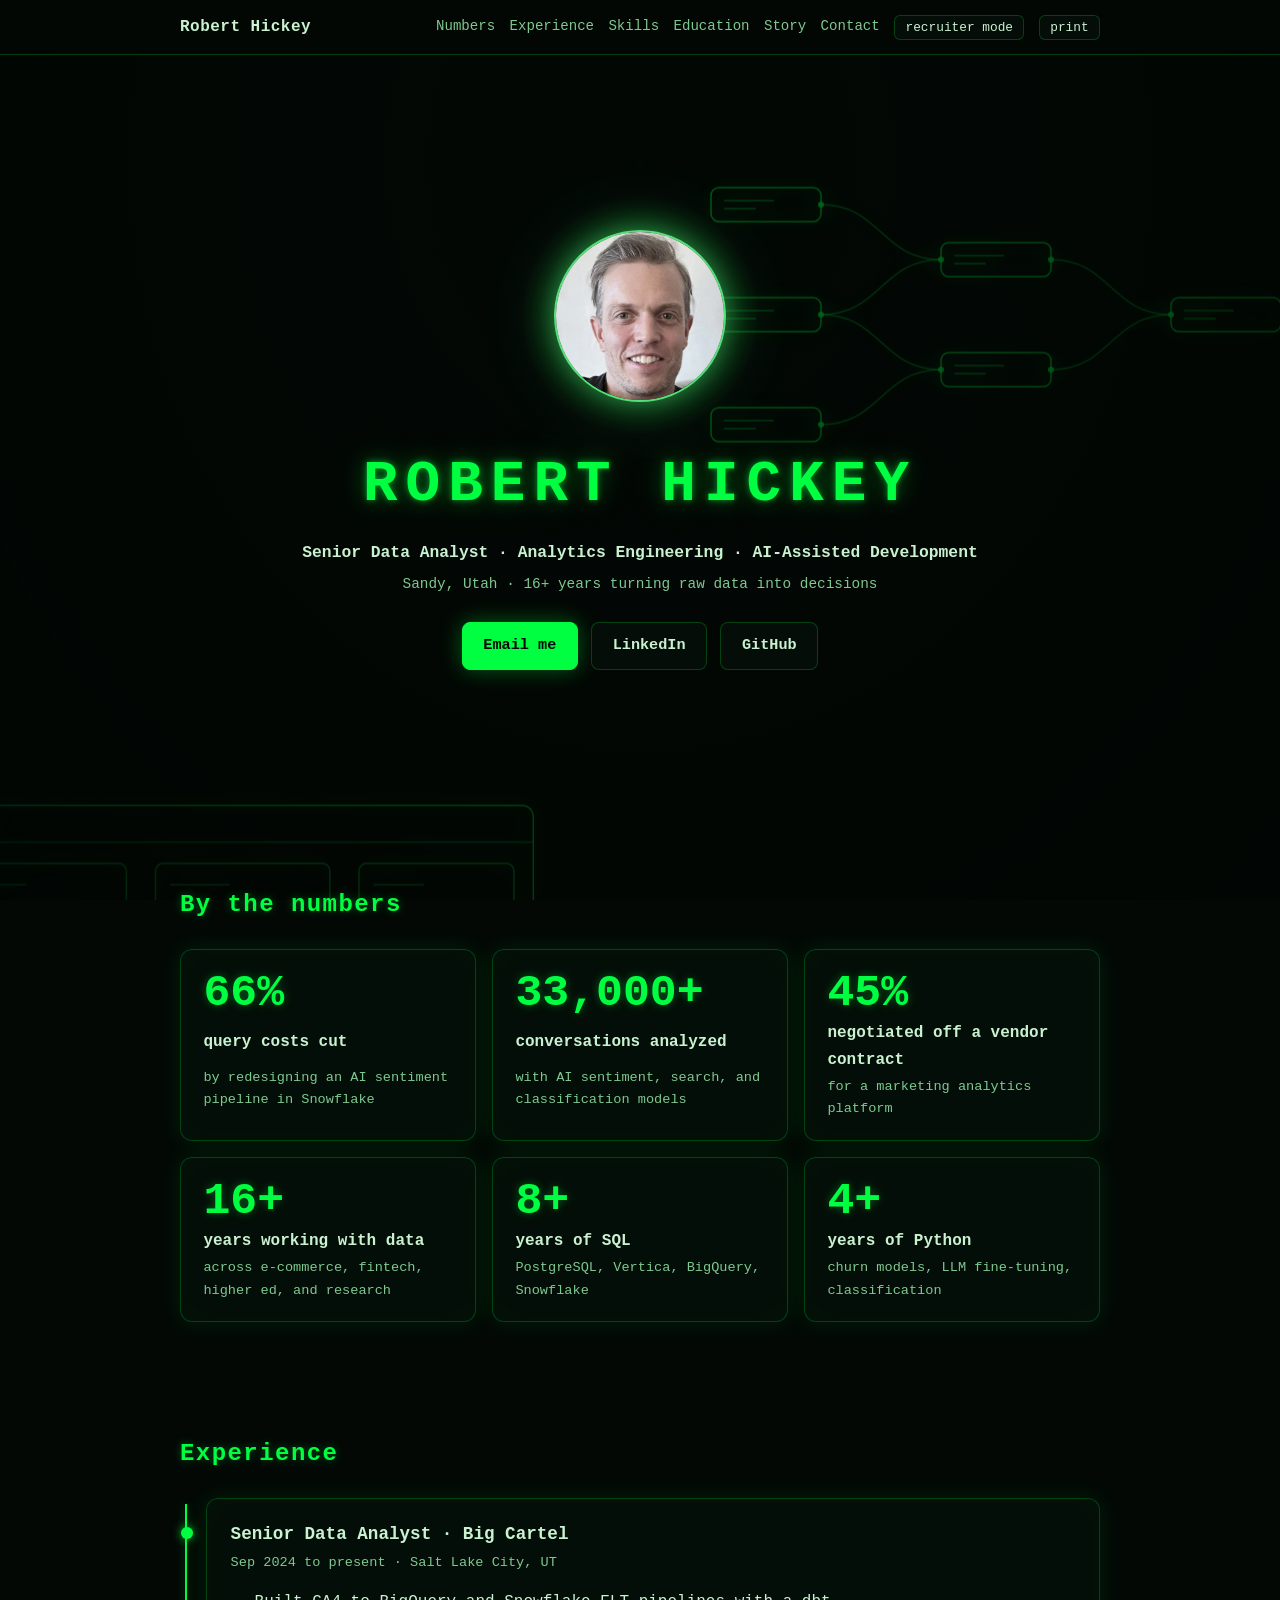
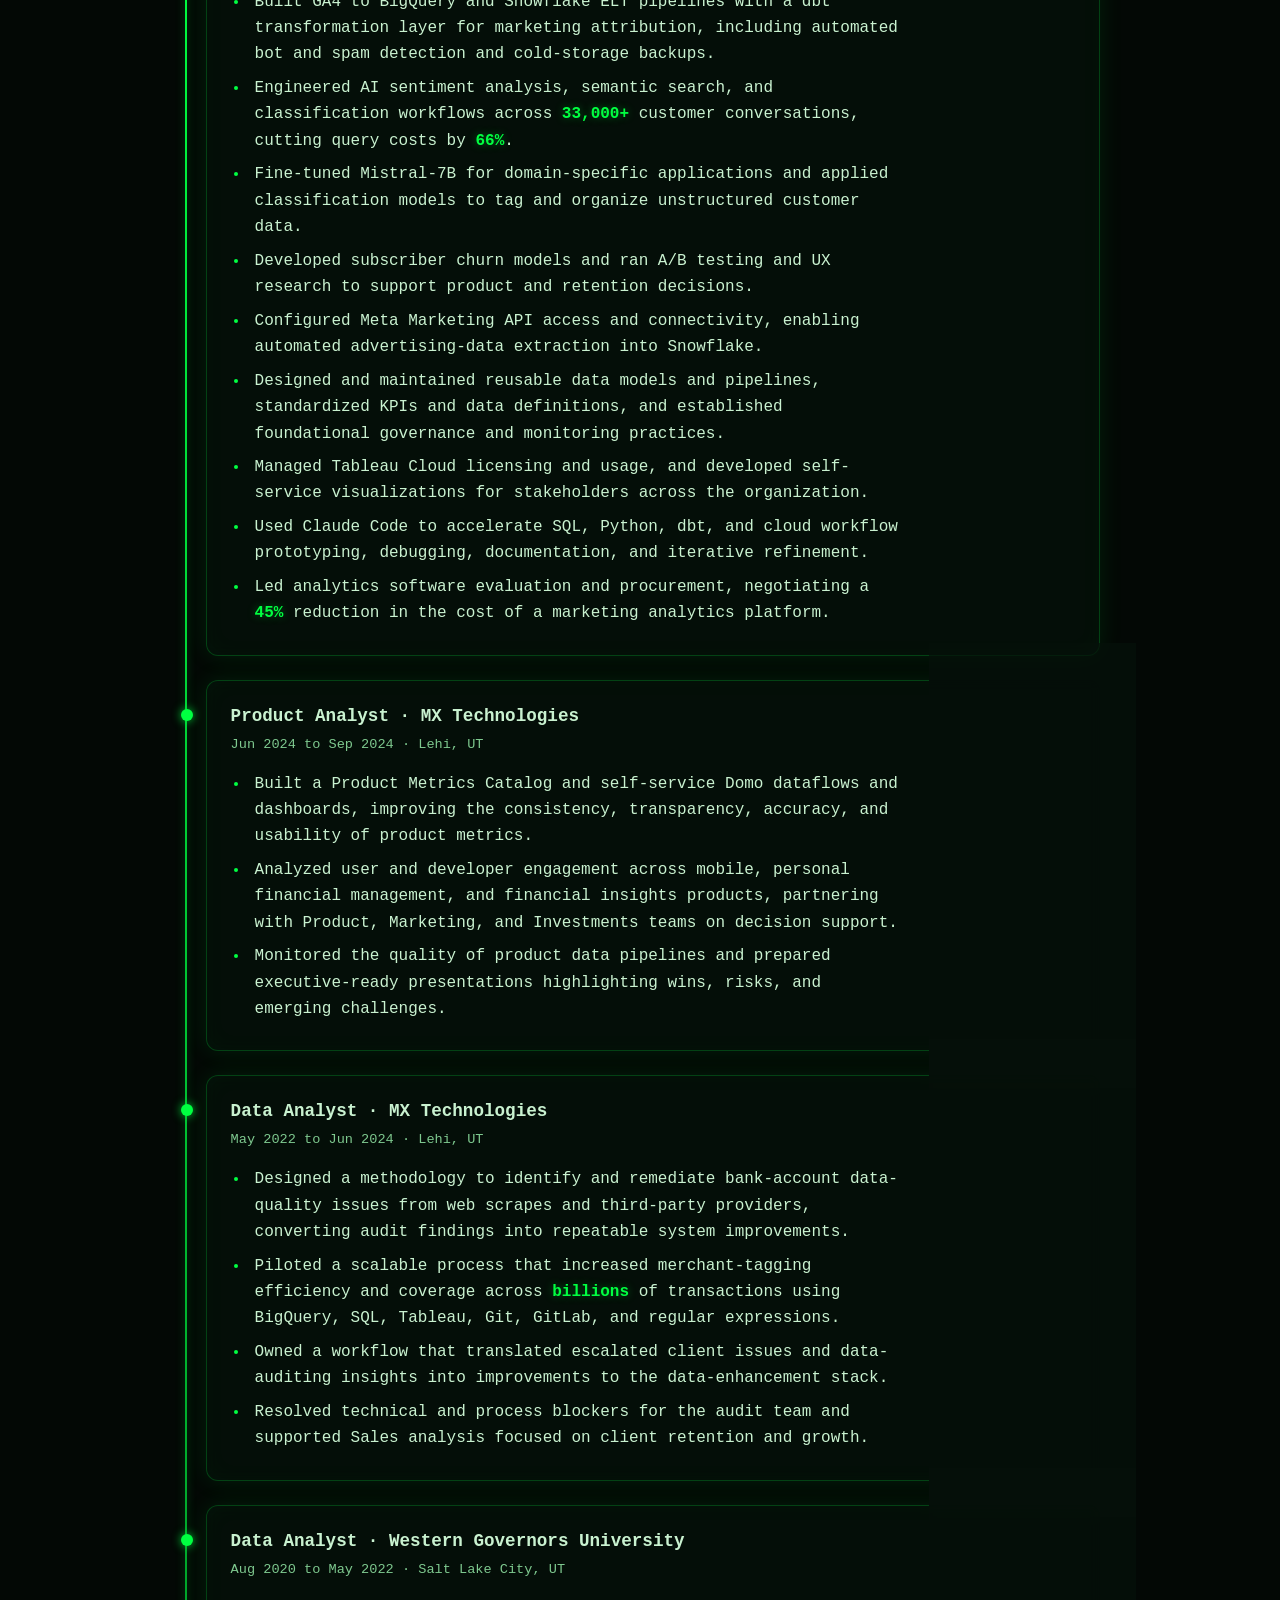
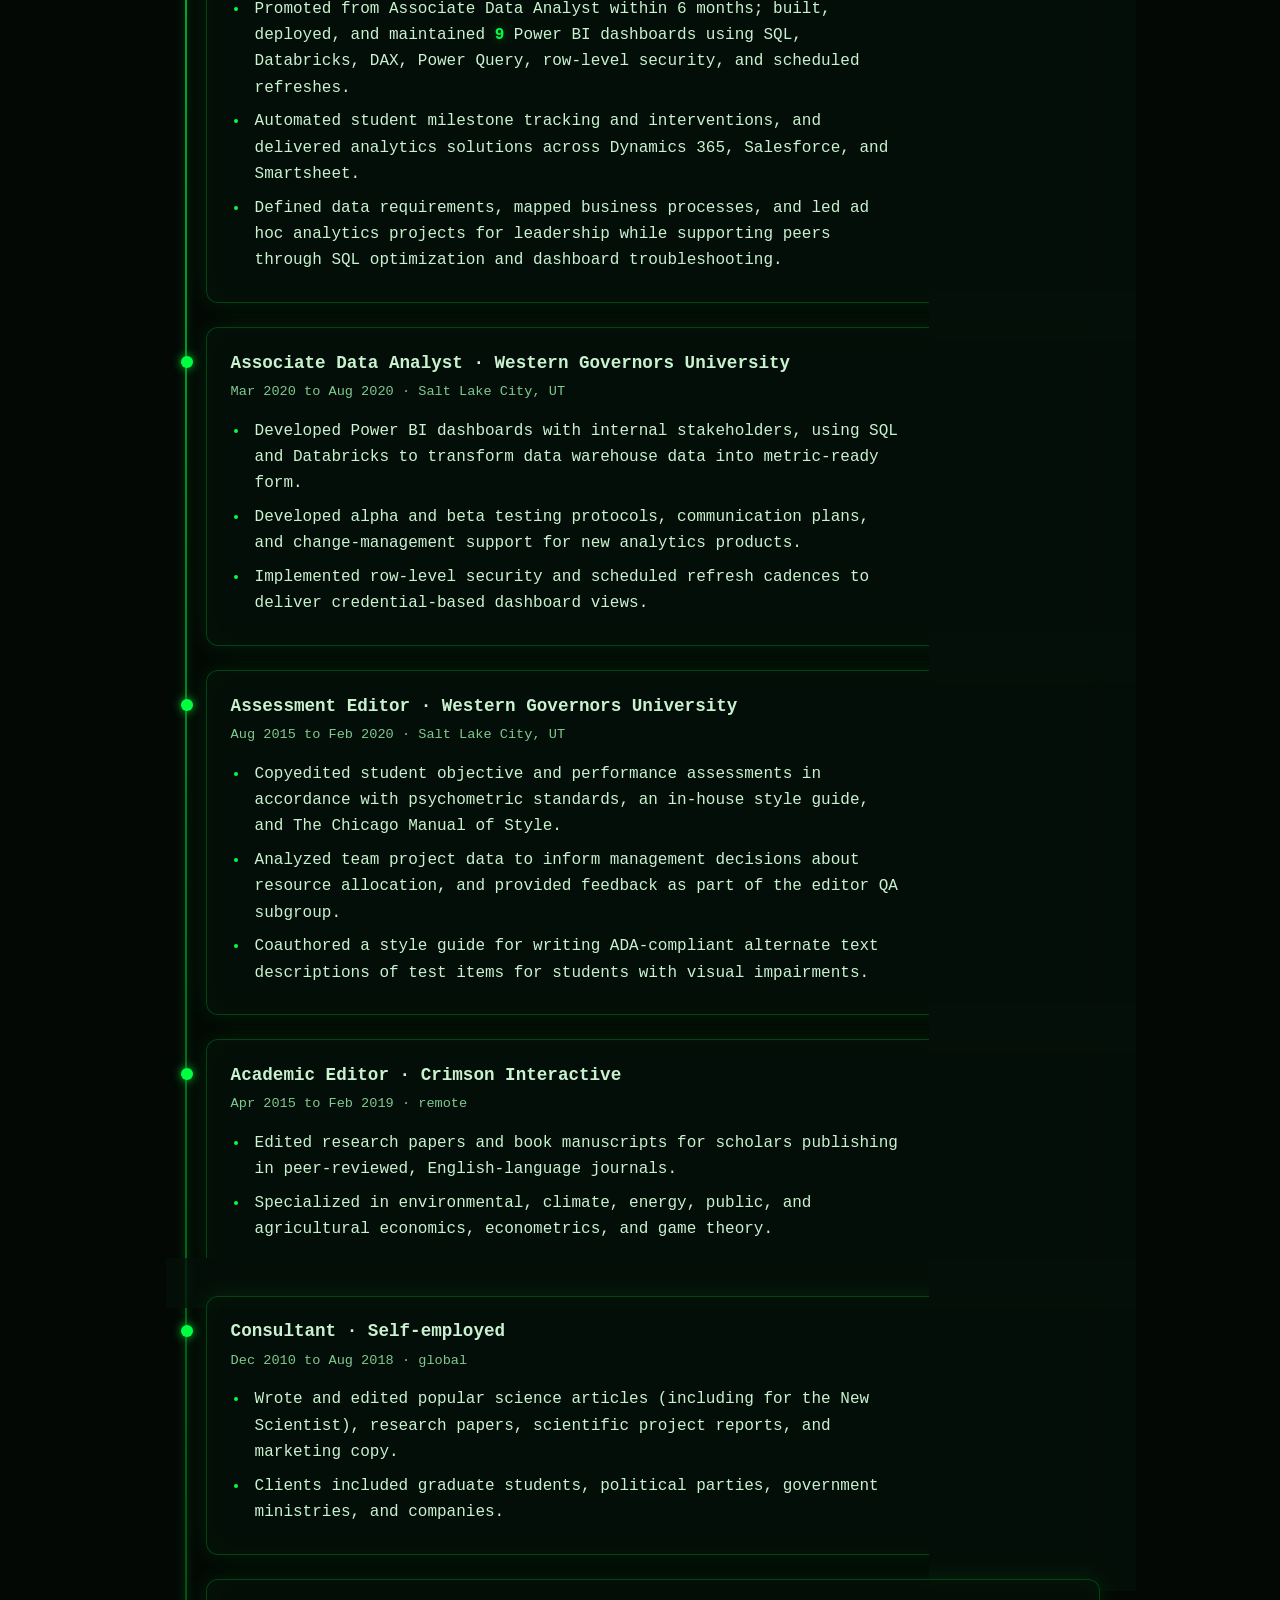
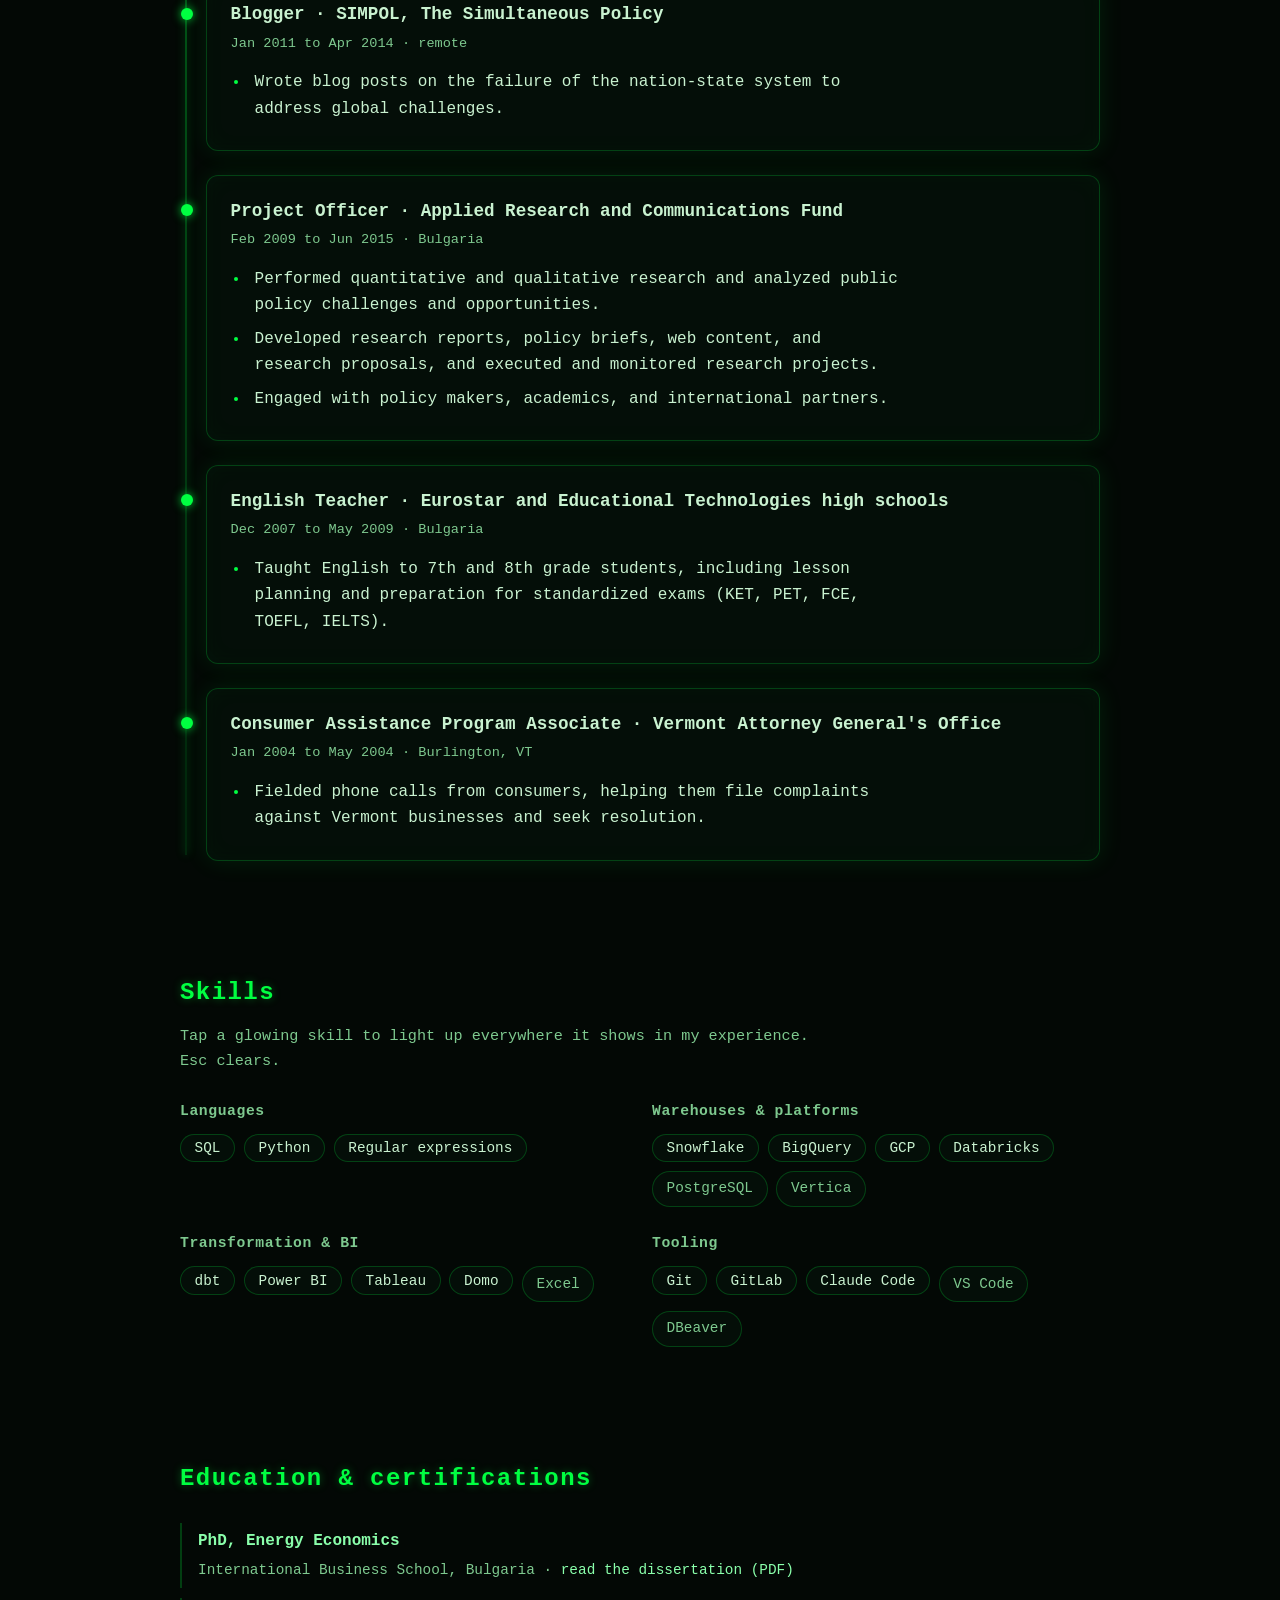
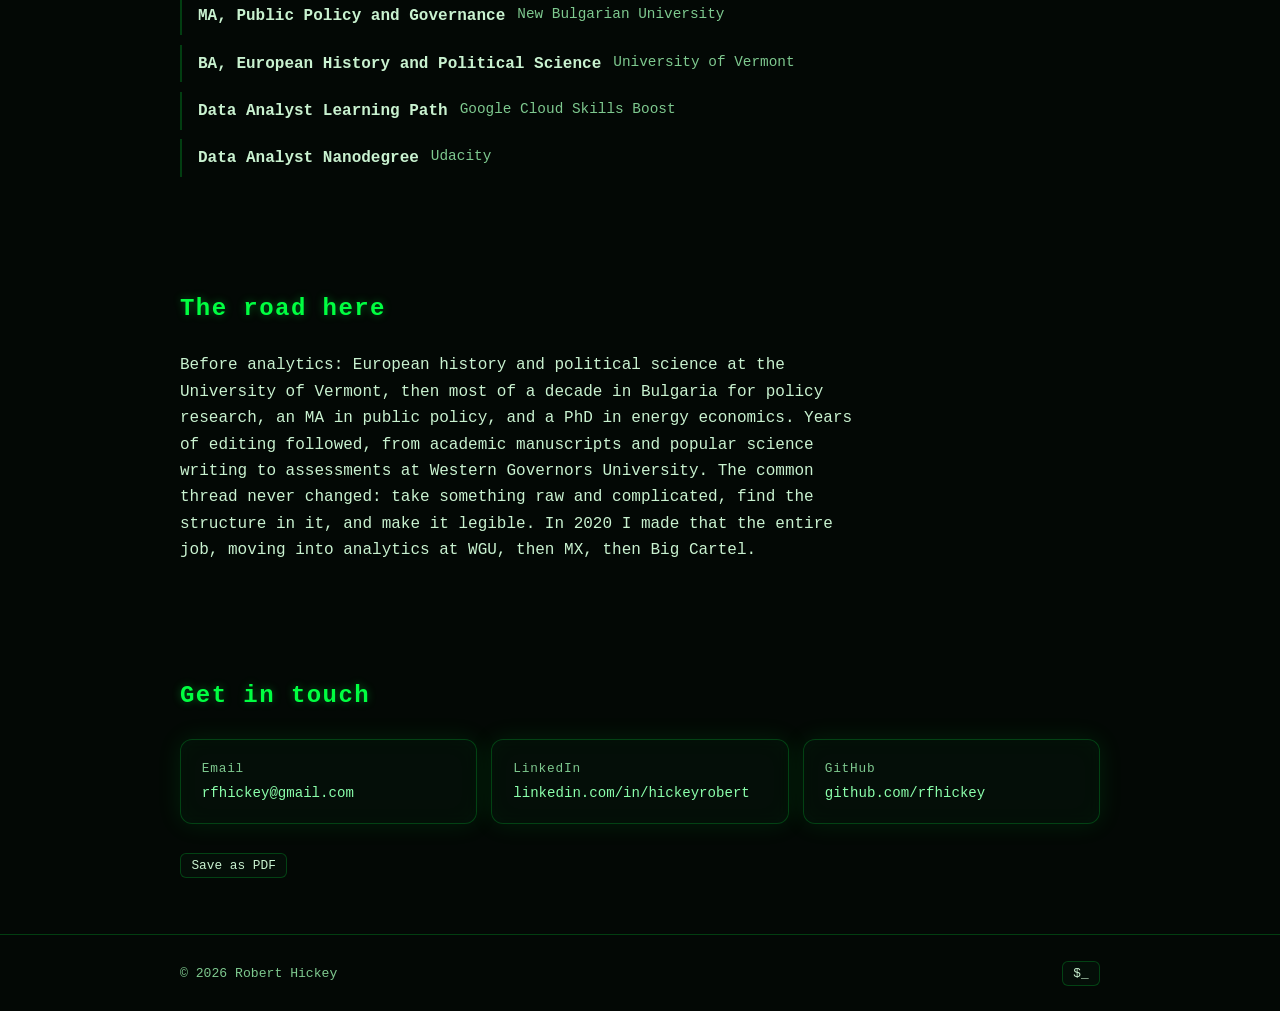
==== commit 690c6fe9: "Content and polish pass: full work history, backdrop visibility, mobile hardening" ====
--- a/index.html
+++ b/index.html
@@ -15,7 +15,7 @@
   <meta charset="UTF-8" />
   <meta name="viewport" content="width=device-width, initial-scale=1.0" />
   <title>Robert Hickey &middot; Senior Data Analyst</title>
-  <meta name="description" content="Robert Hickey, Senior Data Analyst focused on analytics engineering and AI-assisted development. 18+ years turning raw data into decisions across e-commerce, fintech, and higher education." />
+  <meta name="description" content="Robert Hickey, Senior Data Analyst focused on analytics engineering and AI-assisted development, turning raw data into decisions across e-commerce, fintech, and higher education." />
   <meta name="author" content="Robert Hickey" />
   <meta name="theme-color" content="#030805" />
   <meta name="color-scheme" content="dark" />
@@ -23,7 +23,7 @@
   <!-- Open Graph / social preview -->
   <meta property="og:type" content="website" />
   <meta property="og:title" content="Robert Hickey &middot; Senior Data Analyst" />
-  <meta property="og:description" content="Senior Data Analyst focused on analytics engineering and AI-assisted development. 18+ years turning raw data into decisions." />
+  <meta property="og:description" content="Senior Data Analyst focused on analytics engineering and AI-assisted development, turning raw data into decisions." />
   <meta property="og:url" content="https://rfhickey.github.io/" />
   <meta property="og:image" content="https://rfhickey.github.io/assets/portrait.jpg" />
   <meta property="og:image:width" content="480" />
@@ -58,8 +58,8 @@
 
   <link rel="icon" type="image/png" href="assets/favicon.png" />
   <link rel="apple-touch-icon" href="assets/apple-touch-icon.png" />
-  <link rel="stylesheet" href="styles.css" />
-  <script src="script.js" defer></script>
+  <link rel="stylesheet" href="styles.css?v=3" />
+  <script src="script.js?v=3" defer></script>
 </head>
 
 <body>
@@ -232,7 +232,9 @@
         </div>
         <h1>ROBERT HICKEY</h1>
         <p class="headline">Senior Data Analyst &middot; Analytics Engineering &middot; AI-Assisted Development</p>
-        <p class="statusline">Sandy, Utah &middot; 18+ years turning raw data into decisions</p>
+        <!-- data-since anchors: JS renders current year minus anchor, so the
+             years of experience grow automatically; baked text is the no-JS fallback -->
+        <p class="statusline">Sandy, Utah &middot; <span data-since="2010">16</span>+ years turning raw data into decisions</p>
         <div class="cta-row">
           <a class="btn btn-primary" href="mailto:rfhickey@gmail.com">Email me</a>
           <a class="btn" href="https://www.linkedin.com/in/hickeyrobert/" target="_blank" rel="noopener">LinkedIn</a>
@@ -262,17 +264,17 @@
             <span class="stat-sub">for a marketing analytics platform</span>
           </div>
           <div class="stat reveal">
-            <span class="stat-num"><b class="num" data-target="18">18</b>+</span>
+            <span class="stat-num"><b class="num" data-target="16" data-since="2010">16</b>+</span>
             <span class="stat-label">years working with data</span>
             <span class="stat-sub">across e-commerce, fintech, higher ed, and research</span>
           </div>
           <div class="stat reveal">
-            <span class="stat-num"><b class="num" data-target="8">8</b>+</span>
+            <span class="stat-num"><b class="num" data-target="8" data-since="2018">8</b>+</span>
             <span class="stat-label">years of SQL</span>
             <span class="stat-sub">PostgreSQL, Vertica, BigQuery, Snowflake</span>
           </div>
           <div class="stat reveal">
-            <span class="stat-num"><b class="num" data-target="4">4</b>+</span>
+            <span class="stat-num"><b class="num" data-target="4" data-since="2022">4</b>+</span>
             <span class="stat-label">years of Python</span>
             <span class="stat-sub">churn models, LLM fine-tuning, classification</span>
           </div>
@@ -333,6 +335,78 @@
             </ul>
           </article>
 
+          <article class="role reveal" id="role-wgu-assoc">
+            <h3>Associate Data Analyst &middot; Western Governors University</h3>
+            <p class="role-meta">Mar 2020 to Aug 2020 &middot; Salt Lake City, UT</p>
+            <ul>
+              <li data-skills="sql,powerbi,databricks">Developed Power BI dashboards with internal stakeholders, using SQL and Databricks to transform data warehouse data into metric-ready form.</li>
+              <li>Developed alpha and beta testing protocols, communication plans, and change-management support for new analytics products.</li>
+              <li data-skills="powerbi">Implemented row-level security and scheduled refresh cadences to deliver credential-based dashboard views.</li>
+            </ul>
+          </article>
+
+          <article class="role reveal" id="role-wgu-editor">
+            <h3>Assessment Editor &middot; Western Governors University</h3>
+            <p class="role-meta">Aug 2015 to Feb 2020 &middot; Salt Lake City, UT</p>
+            <ul>
+              <li>Copyedited student objective and performance assessments in accordance with psychometric standards, an in-house style guide, and The Chicago Manual of Style.</li>
+              <li>Analyzed team project data to inform management decisions about resource allocation, and provided feedback as part of the editor QA subgroup.</li>
+              <li>Coauthored a style guide for writing ADA-compliant alternate text descriptions of test items for students with visual impairments.</li>
+            </ul>
+          </article>
+
+          <article class="role reveal" id="role-crimson">
+            <h3>Academic Editor &middot; Crimson Interactive</h3>
+            <p class="role-meta">Apr 2015 to Feb 2019 &middot; remote</p>
+            <ul>
+              <li>Edited research papers and book manuscripts for scholars publishing in peer-reviewed, English-language journals.</li>
+              <li>Specialized in environmental, climate, energy, public, and agricultural economics, econometrics, and game theory.</li>
+            </ul>
+          </article>
+
+          <article class="role reveal" id="role-consultant">
+            <h3>Consultant &middot; Self-employed</h3>
+            <p class="role-meta">Dec 2010 to Aug 2018 &middot; global</p>
+            <ul>
+              <li>Wrote and edited popular science articles (including for the New Scientist), research papers, scientific project reports, and marketing copy.</li>
+              <li>Clients included graduate students, political parties, government ministries, and companies.</li>
+            </ul>
+          </article>
+
+          <article class="role reveal" id="role-simpol">
+            <h3>Blogger &middot; SIMPOL, The Simultaneous Policy</h3>
+            <p class="role-meta">Jan 2011 to Apr 2014 &middot; remote</p>
+            <ul>
+              <li>Wrote blog posts on the failure of the nation-state system to address global challenges.</li>
+            </ul>
+          </article>
+
+          <article class="role reveal" id="role-arc">
+            <h3>Project Officer &middot; Applied Research and Communications Fund</h3>
+            <p class="role-meta">Feb 2009 to Jun 2015 &middot; Bulgaria</p>
+            <ul>
+              <li>Performed quantitative and qualitative research and analyzed public policy challenges and opportunities.</li>
+              <li>Developed research reports, policy briefs, web content, and research proposals, and executed and monitored research projects.</li>
+              <li>Engaged with policy makers, academics, and international partners.</li>
+            </ul>
+          </article>
+
+          <article class="role reveal" id="role-teacher">
+            <h3>English Teacher &middot; Eurostar and Educational Technologies high schools</h3>
+            <p class="role-meta">Dec 2007 to May 2009 &middot; Bulgaria</p>
+            <ul>
+              <li>Taught English to 7th and 8th grade students, including lesson planning and preparation for standardized exams (KET, PET, FCE, TOEFL, IELTS).</li>
+            </ul>
+          </article>
+
+          <article class="role reveal" id="role-vtag">
+            <h3>Consumer Assistance Program Associate &middot; Vermont Attorney General's Office</h3>
+            <p class="role-meta">Jan 2004 to May 2004 &middot; Burlington, VT</p>
+            <ul>
+              <li>Fielded phone calls from consumers, helping them file complaints against Vermont businesses and seek resolution.</li>
+            </ul>
+          </article>
+
         </div>
       </div>
     </section>
@@ -397,7 +471,7 @@
       <div class="container">
         <h2 class="section-title" id="edu-title">Education &amp; certifications</h2>
         <ul class="seed-list">
-          <li class="reveal"><span class="seed-name">PhD, Energy Economics</span> <span class="seed-inst">International Business School, Bulgaria</span></li>
+          <li class="reveal"><span class="seed-name"><a href="assets/robert-hickey-phd-dissertation.pdf" target="_blank" rel="noopener">PhD, Energy Economics</a></span> <span class="seed-inst">International Business School, Bulgaria &middot; <a class="seed-link" href="assets/robert-hickey-phd-dissertation.pdf" target="_blank" rel="noopener">read the dissertation (PDF)</a></span></li>
           <li class="reveal"><span class="seed-name">MA, Public Policy and Governance</span> <span class="seed-inst">New Bulgarian University</span></li>
           <li class="reveal"><span class="seed-name">BA, European History and Political Science</span> <span class="seed-inst">University of Vermont</span></li>
           <li class="reveal"><span class="seed-name">Data Analyst Learning Path</span> <span class="seed-inst">Google Cloud Skills Boost</span></li>
@@ -451,7 +525,7 @@
   <!-- -------------------------------------------------------- footer -->
   <footer class="footer">
     <div class="container footer-inner">
-      <span>&copy; <span id="year">2026</span> Robert Hickey &middot; built by hand with HTML, CSS, and JavaScript</span>
+      <span>&copy; <span id="year">2026</span> Robert Hickey</span>
       <button id="console-open" class="head-btn" type="button" aria-label="Open console">$_</button>
     </div>
   </footer>
--- a/styles.css
+++ b/styles.css
@@ -127,8 +127,8 @@
 }
 .layer {
   position: absolute;
-  opacity: 0.17;
-  filter: drop-shadow(0 0 6px rgba(0, 255, 65, 0.55));
+  opacity: 0.45;
+  filter: drop-shadow(0 0 10px rgba(0, 255, 65, 0.8));
 }
 html.js .layer { will-change: transform; }
 @media (prefers-reduced-motion: reduce) {
@@ -155,7 +155,7 @@
   z-index: 1;
   pointer-events: none;
   background: radial-gradient(ellipse at 50% 18%,
-    transparent 0%, rgba(1, 4, 2, 0.45) 62%, rgba(1, 4, 2, 0.82) 100%);
+    transparent 0%, rgba(1, 4, 2, 0.28) 62%, rgba(1, 4, 2, 0.55) 100%);
 }
 #spot {
   position: fixed;
@@ -179,6 +179,7 @@
   top: 0;
   z-index: 50;
   background: color-mix(in srgb, var(--bg) 82%, transparent);
+  -webkit-backdrop-filter: blur(10px);
   backdrop-filter: blur(10px);
   border-bottom: 1px solid var(--border);
 }
@@ -336,6 +337,7 @@
   display: grid;
   gap: 0.15rem;
   background: var(--panel);
+  -webkit-backdrop-filter: blur(6px);
   backdrop-filter: blur(6px);
   border: 1px solid var(--border);
   border-radius: 12px;
@@ -374,6 +376,7 @@
 .role {
   position: relative;
   background: var(--panel);
+  -webkit-backdrop-filter: blur(6px);
   backdrop-filter: blur(6px);
   border: 1px solid var(--border);
   border-radius: 12px;
@@ -461,11 +464,12 @@
 .seed-inst { color: var(--dim); font-size: 0.9rem; }
 
 /* ------------------------------------------------------------- contact */
-.exposures { display: grid; gap: 0.9rem; grid-template-columns: repeat(auto-fit, minmax(230px, 1fr)); }
+.exposures { display: grid; gap: 0.9rem; grid-template-columns: repeat(auto-fit, minmax(280px, 1fr)); }
 .exposure-card {
   display: grid;
   gap: 0.2rem;
   background: var(--panel);
+  -webkit-backdrop-filter: blur(6px);
   backdrop-filter: blur(6px);
   border: 1px solid var(--border);
   border-radius: 12px;
@@ -480,7 +484,7 @@
   text-decoration: none;
 }
 .exposure-kind { color: var(--dim); font-size: 0.8rem; letter-spacing: 0.06em; }
-.exposure-url { color: var(--link); word-break: break-all; }
+.exposure-url { color: var(--link); font-size: 0.88rem; overflow-wrap: anywhere; }
 .print-row { margin: 1.75rem 0 0; }
 
 /* -------------------------------------------------------------- footer */
@@ -515,7 +519,7 @@
   color: var(--dim);
   border-bottom: 1px solid var(--border);
 }
-.console-out { overflow-y: auto; padding: 0.6rem 1rem; flex: 1; }
+.console-out { overflow-y: auto; overflow-x: auto; padding: 0.6rem 1rem; flex: 1; }
 .console-out > div { white-space: pre-wrap; word-break: break-word; }
 .console-out .c-in { color: var(--dim); }
 .console-out .c-err { color: var(--accent); }
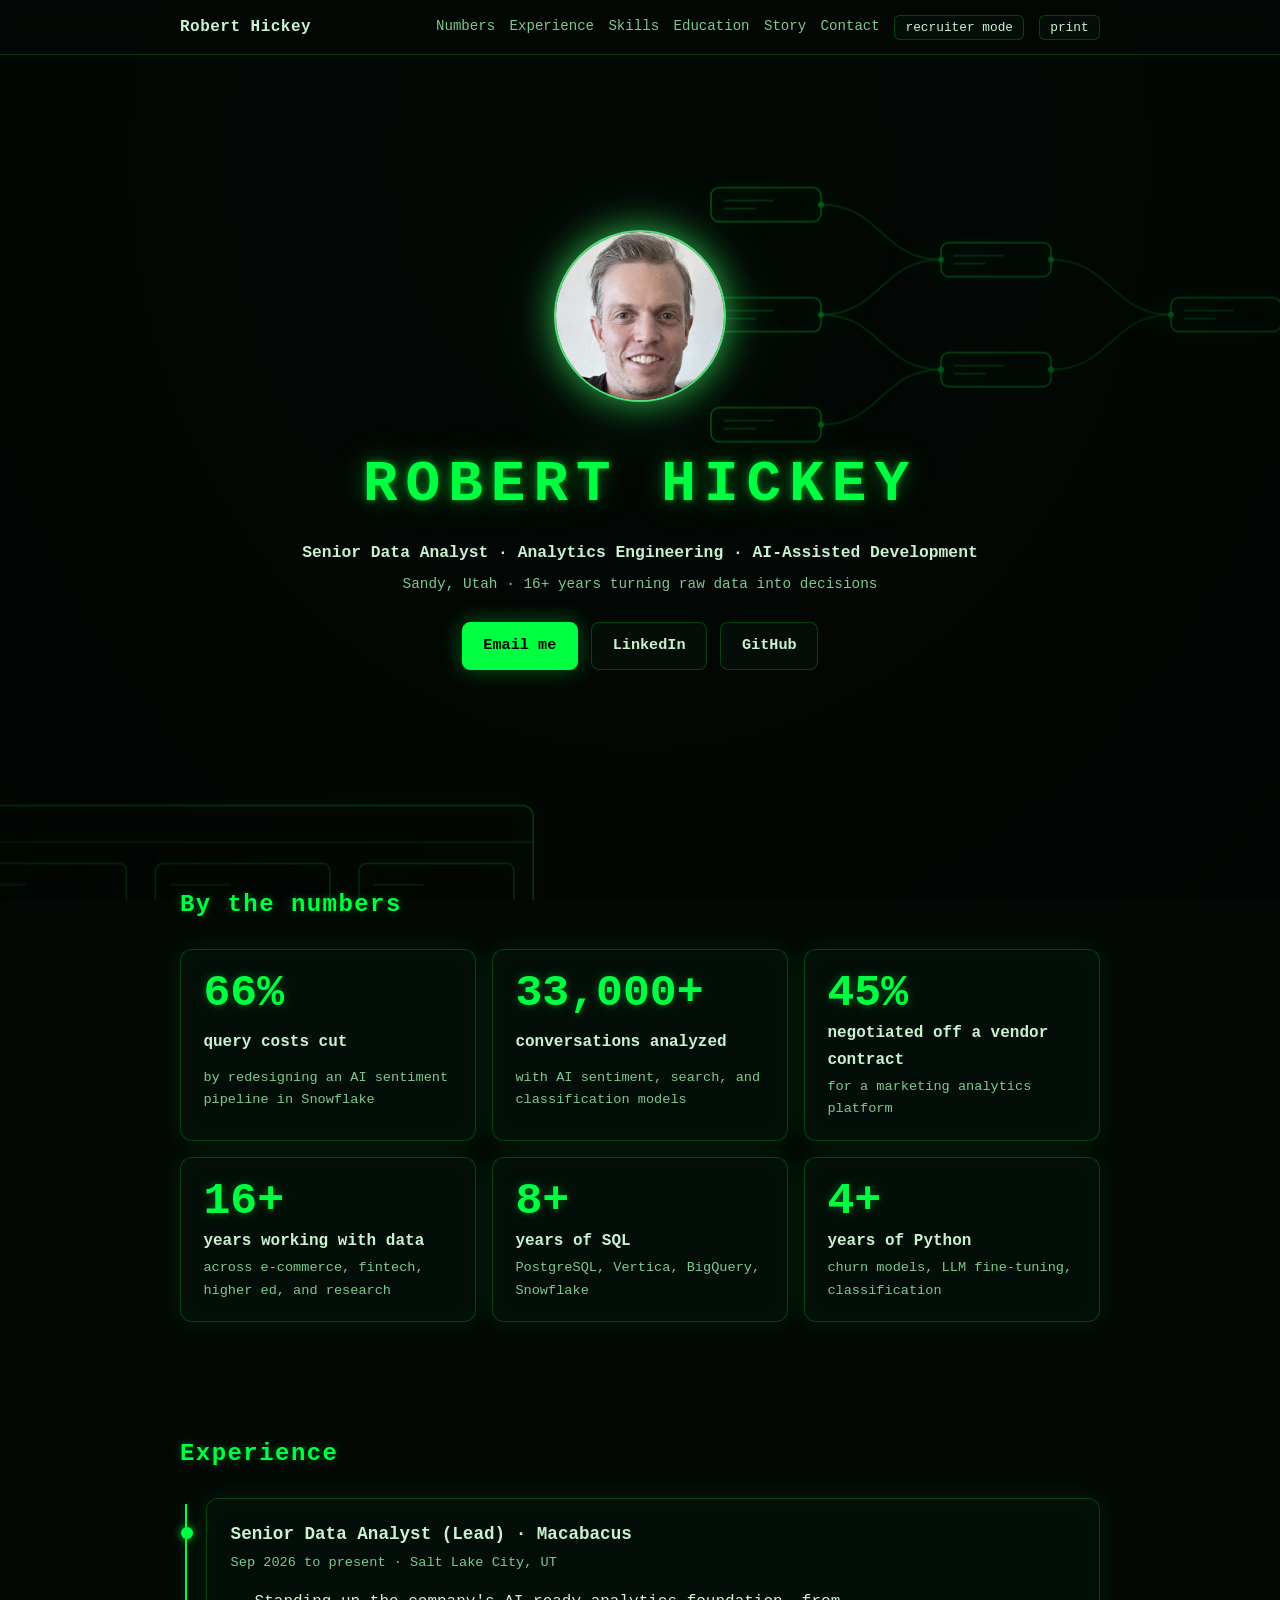
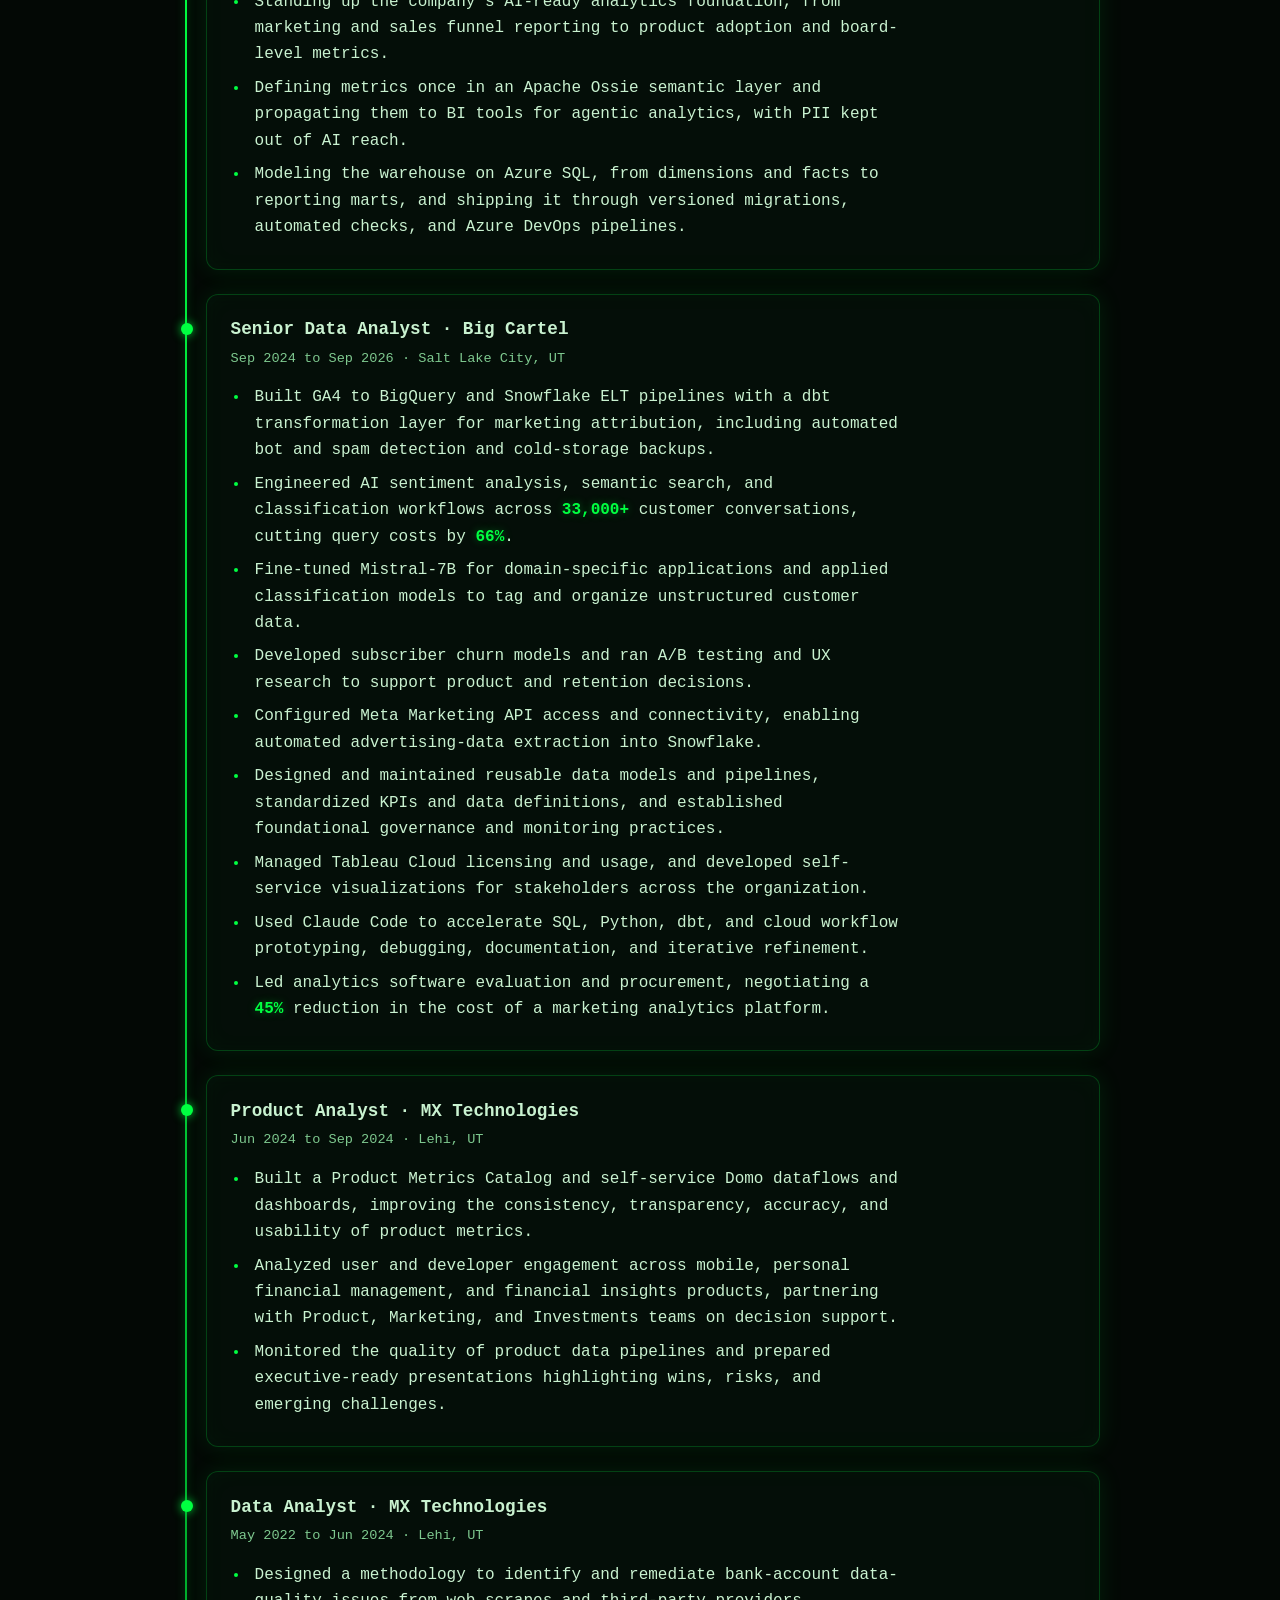
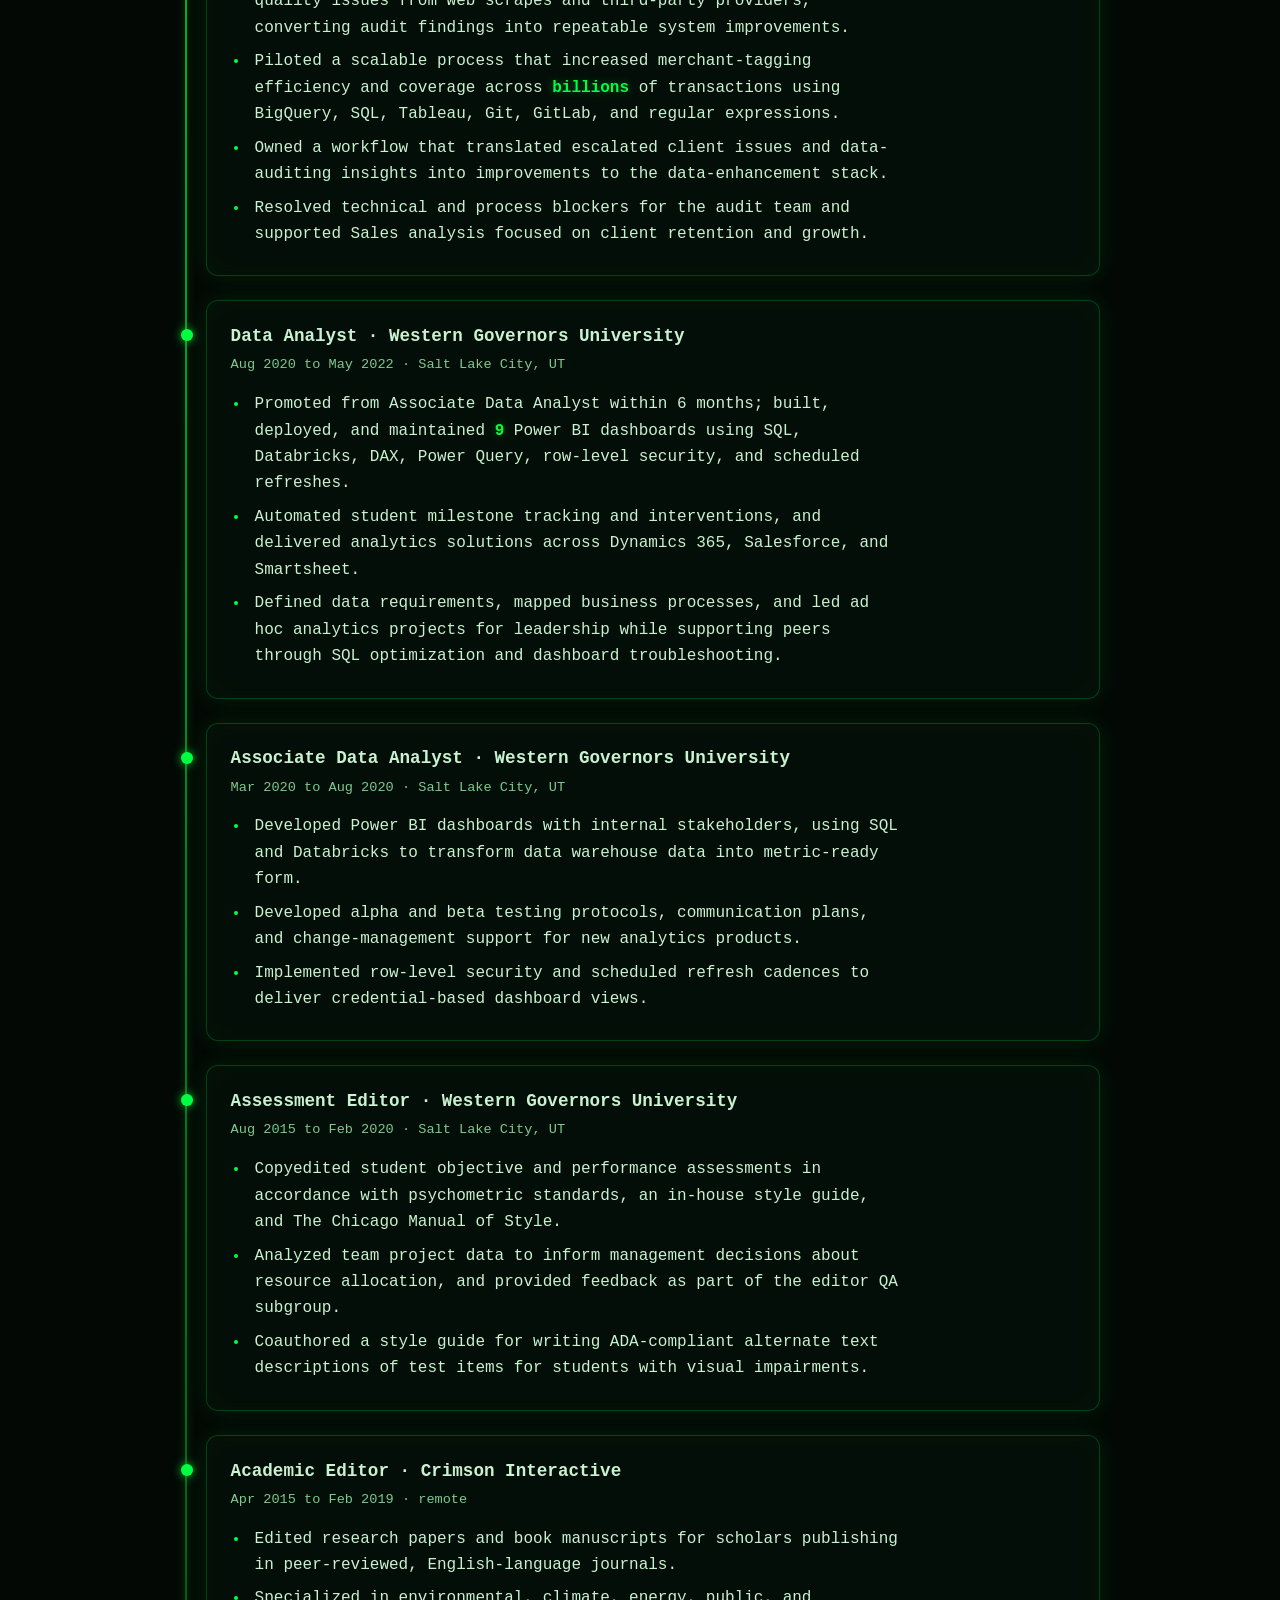
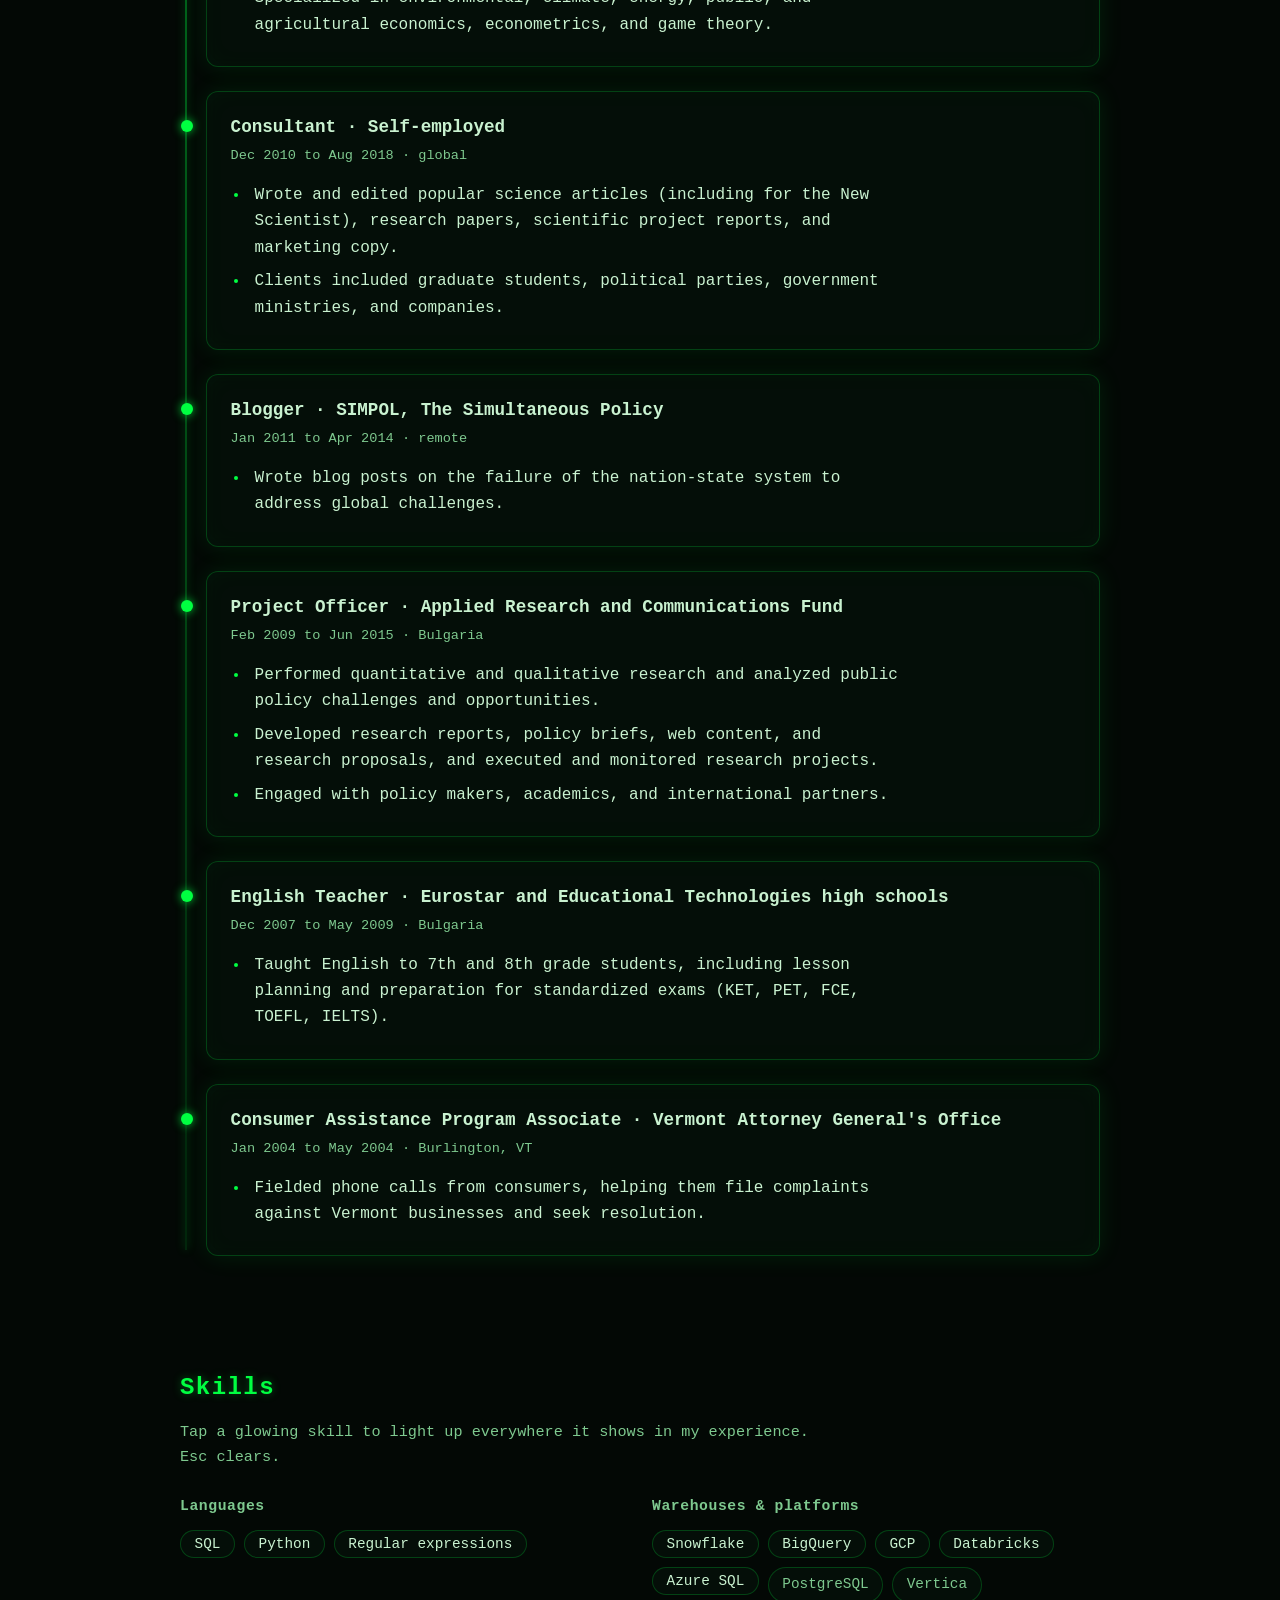
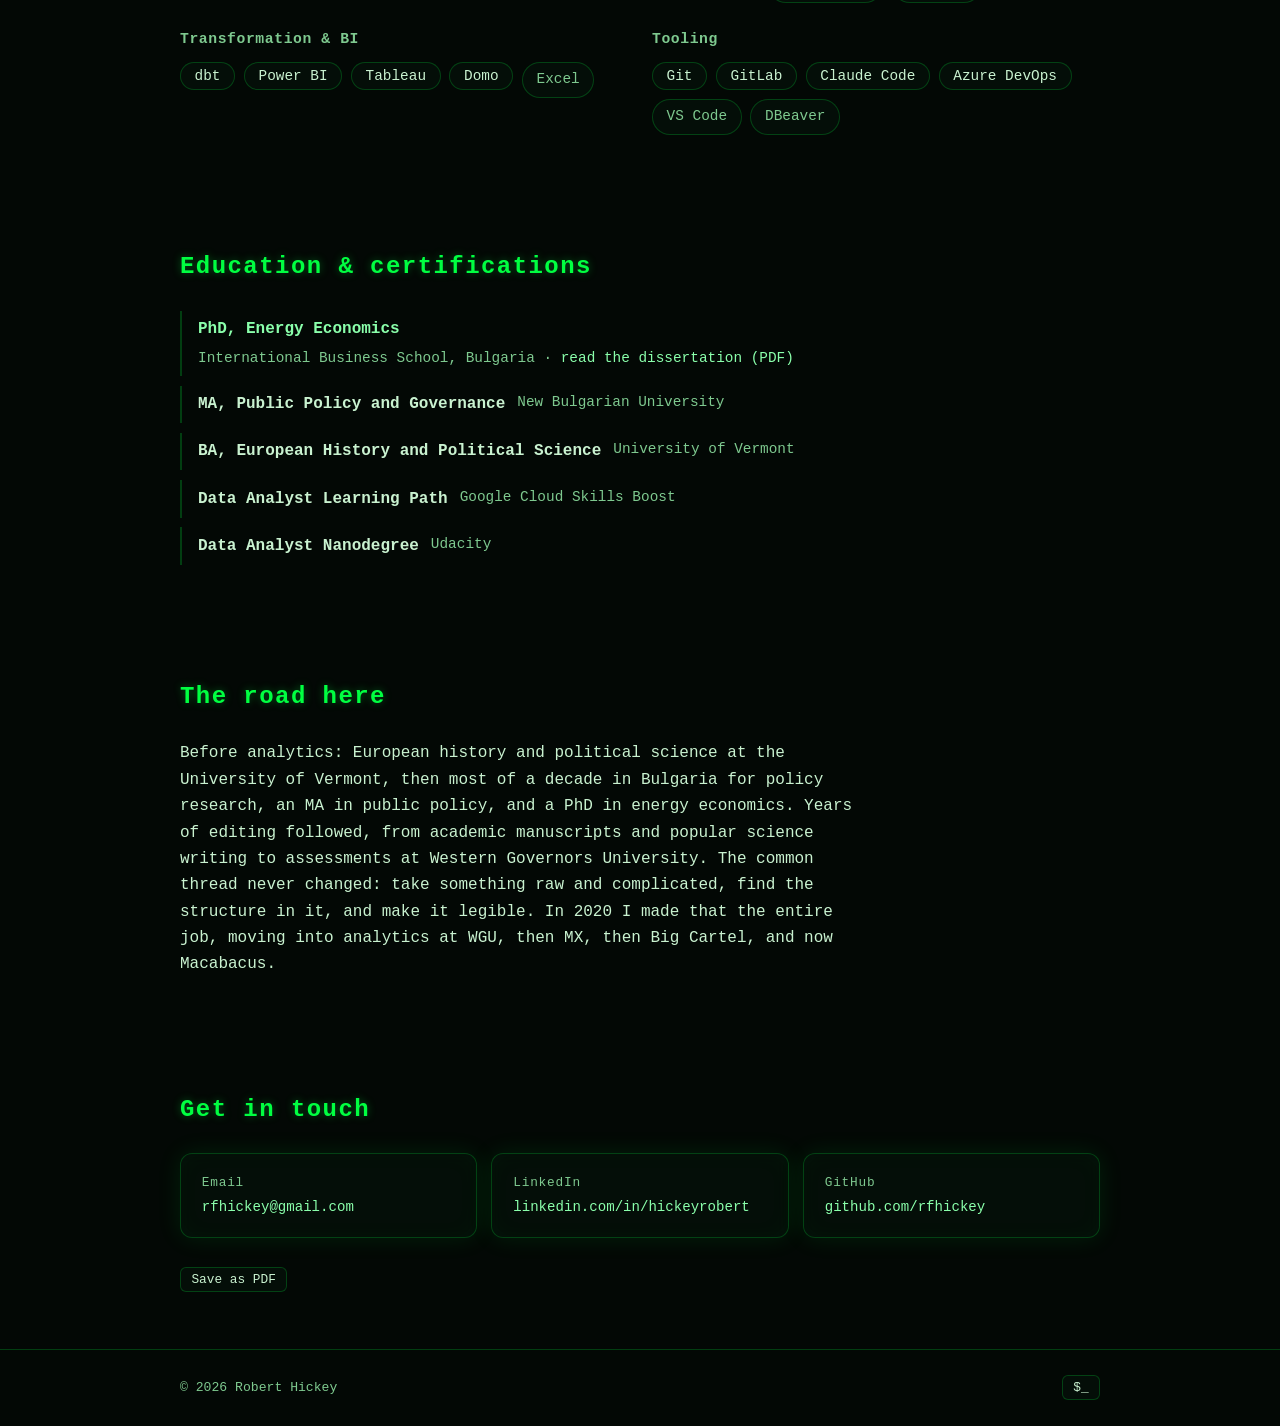
==== commit 3a254a26: "Add Macabacus role and close out Big Cartel dates New Senior Data Analyst (Lead) entry at the top of" ====
--- a/index.html
+++ b/index.html
@@ -36,7 +36,7 @@
     "@type": "Person",
     "name": "Robert Hickey",
     "jobTitle": "Senior Data Analyst",
-    "worksFor": { "@type": "Organization", "name": "Big Cartel" },
+    "worksFor": { "@type": "Organization", "name": "Macabacus" },
     "address": { "@type": "PostalAddress", "addressLocality": "Sandy", "addressRegion": "UT", "addressCountry": "US" },
     "email": "mailto:rfhickey@gmail.com",
     "image": "https://rfhickey.github.io/assets/portrait.jpg",
@@ -59,7 +59,7 @@
   <link rel="icon" type="image/png" href="assets/favicon.png" />
   <link rel="apple-touch-icon" href="assets/apple-touch-icon.png" />
   <link rel="stylesheet" href="styles.css?v=3" />
-  <script src="script.js?v=3" defer></script>
+  <script src="script.js?v=4" defer></script>
 </head>
 
 <body>
@@ -288,9 +288,19 @@
         <h2 class="section-title" id="exp-title">Experience</h2>
         <div class="timeline">
 
+          <article class="role reveal" id="role-macabacus">
+            <h3>Senior Data Analyst (Lead) &middot; Macabacus</h3>
+            <p class="role-meta">Sep 2026 to present &middot; Salt Lake City, UT</p>
+            <ul>
+              <li>Standing up the company's AI-ready analytics foundation, from marketing and sales funnel reporting to product adoption and board-level metrics.</li>
+              <li>Defining metrics once in an Apache Ossie semantic layer and propagating them to BI tools for agentic analytics, with PII kept out of AI reach.</li>
+              <li data-skills="sql,azure-sql,azure-devops">Modeling the warehouse on Azure SQL, from dimensions and facts to reporting marts, and shipping it through versioned migrations, automated checks, and Azure DevOps pipelines.</li>
+            </ul>
+          </article>
+
           <article class="role reveal" id="role-bigcartel">
             <h3>Senior Data Analyst &middot; Big Cartel</h3>
-            <p class="role-meta">Sep 2024 to present &middot; Salt Lake City, UT</p>
+            <p class="role-meta">Sep 2024 to Sep 2026 &middot; Salt Lake City, UT</p>
             <ul>
               <li data-skills="bigquery,snowflake,gcp,dbt,sql,git">Built GA4 to BigQuery and Snowflake ELT pipelines with a dbt transformation layer for marketing attribution, including automated bot and spam detection and cold-storage backups.</li>
               <li data-skills="snowflake,sql,python">Engineered AI sentiment analysis, semantic search, and classification workflows across <b class="metric">33,000+</b> customer conversations, cutting query costs by <b class="metric">66%</b>.</li>
@@ -438,6 +448,7 @@
               <li><button type="button" class="skill-btn" data-skill="bigquery" aria-pressed="false">BigQuery</button></li>
               <li><button type="button" class="skill-btn" data-skill="gcp" aria-pressed="false">GCP</button></li>
               <li><button type="button" class="skill-btn" data-skill="databricks" aria-pressed="false">Databricks</button></li>
+              <li><button type="button" class="skill-btn" data-skill="azure-sql" aria-pressed="false">Azure SQL</button></li>
               <li><span class="chip-plain">PostgreSQL</span></li>
               <li><span class="chip-plain">Vertica</span></li>
             </ul>
@@ -458,6 +469,7 @@
               <li><button type="button" class="skill-btn" data-skill="git" aria-pressed="false">Git</button></li>
               <li><button type="button" class="skill-btn" data-skill="gitlab" aria-pressed="false">GitLab</button></li>
               <li><button type="button" class="skill-btn" data-skill="claude-code" aria-pressed="false">Claude Code</button></li>
+              <li><button type="button" class="skill-btn" data-skill="azure-devops" aria-pressed="false">Azure DevOps</button></li>
               <li><span class="chip-plain">VS Code</span></li>
               <li><span class="chip-plain">DBeaver</span></li>
             </ul>
@@ -493,7 +505,7 @@
             Western Governors University. The common thread never changed: take
             something raw and complicated, find the structure in it, and make it
             legible. In 2020 I made that the entire job, moving into analytics at WGU,
-            then MX, then Big Cartel.
+            then MX, then Big Cartel, and now Macabacus.
           </p>
         </div>
       </div>
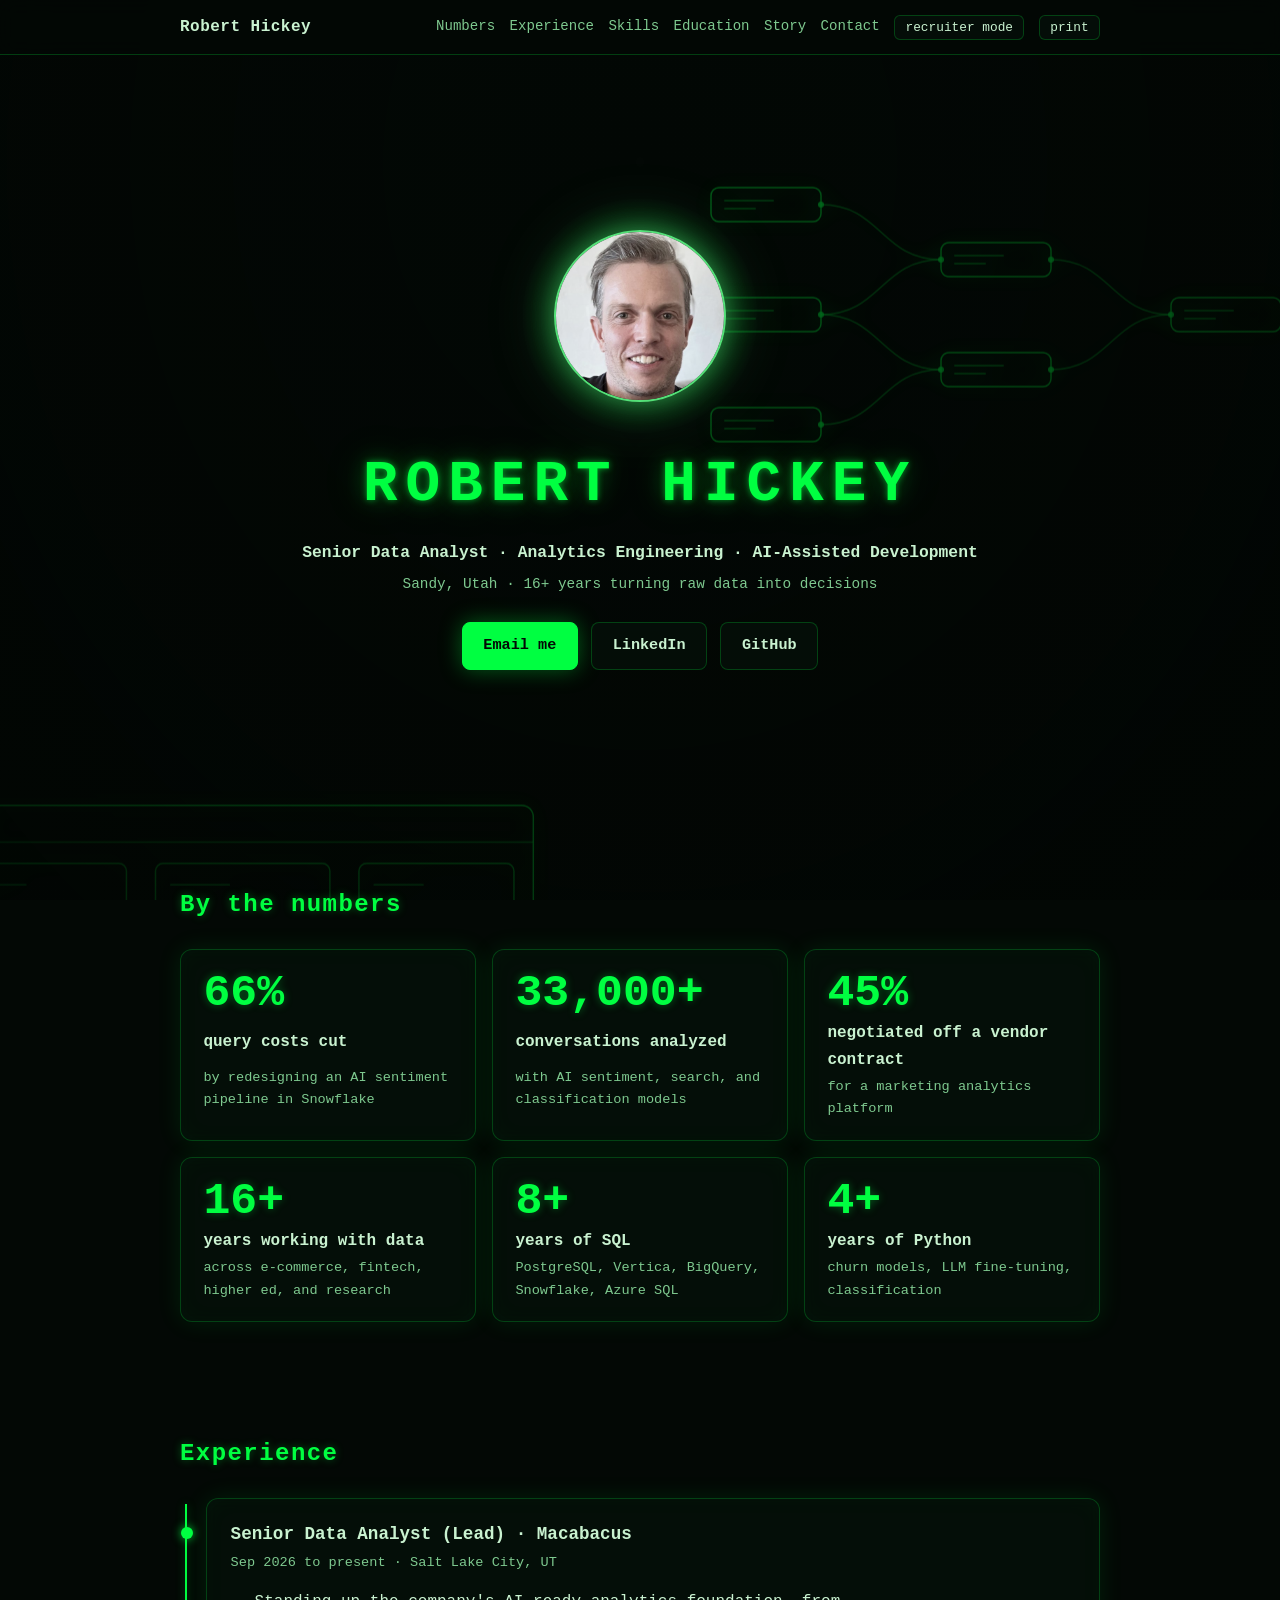
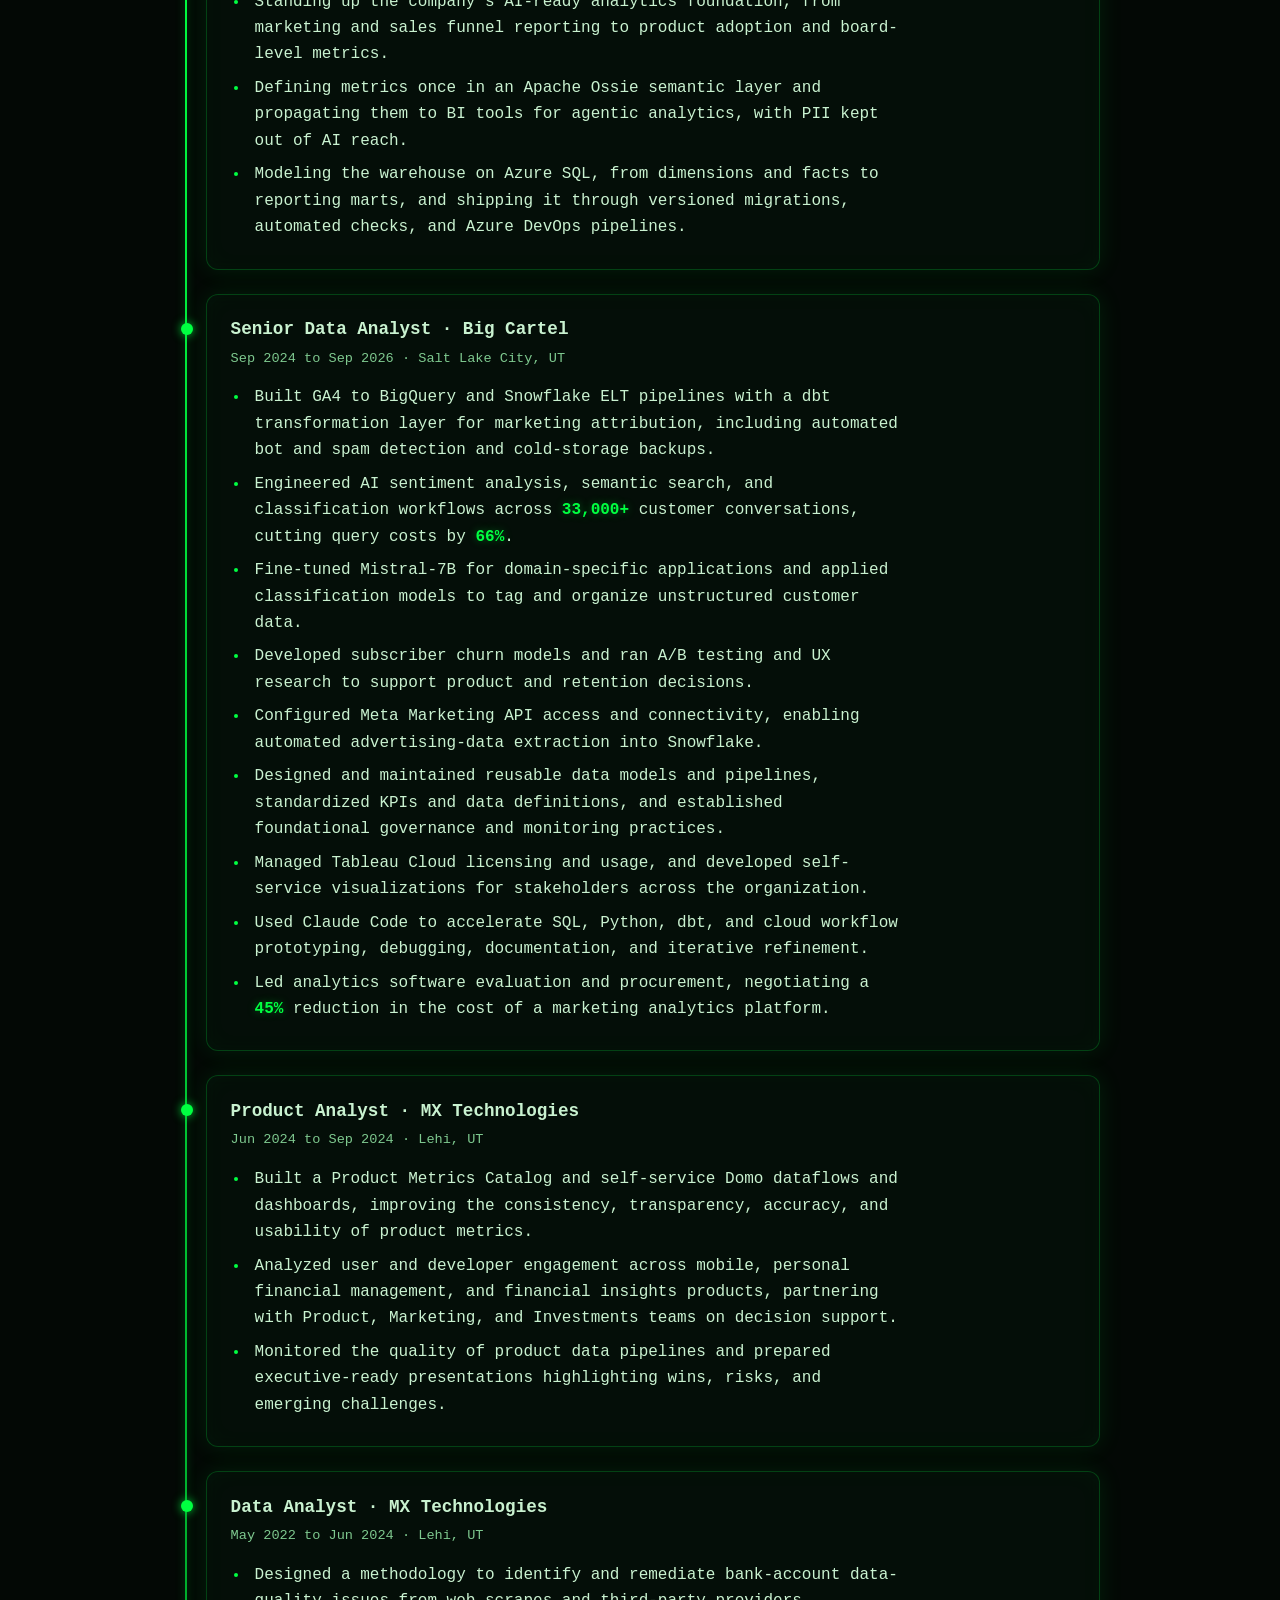
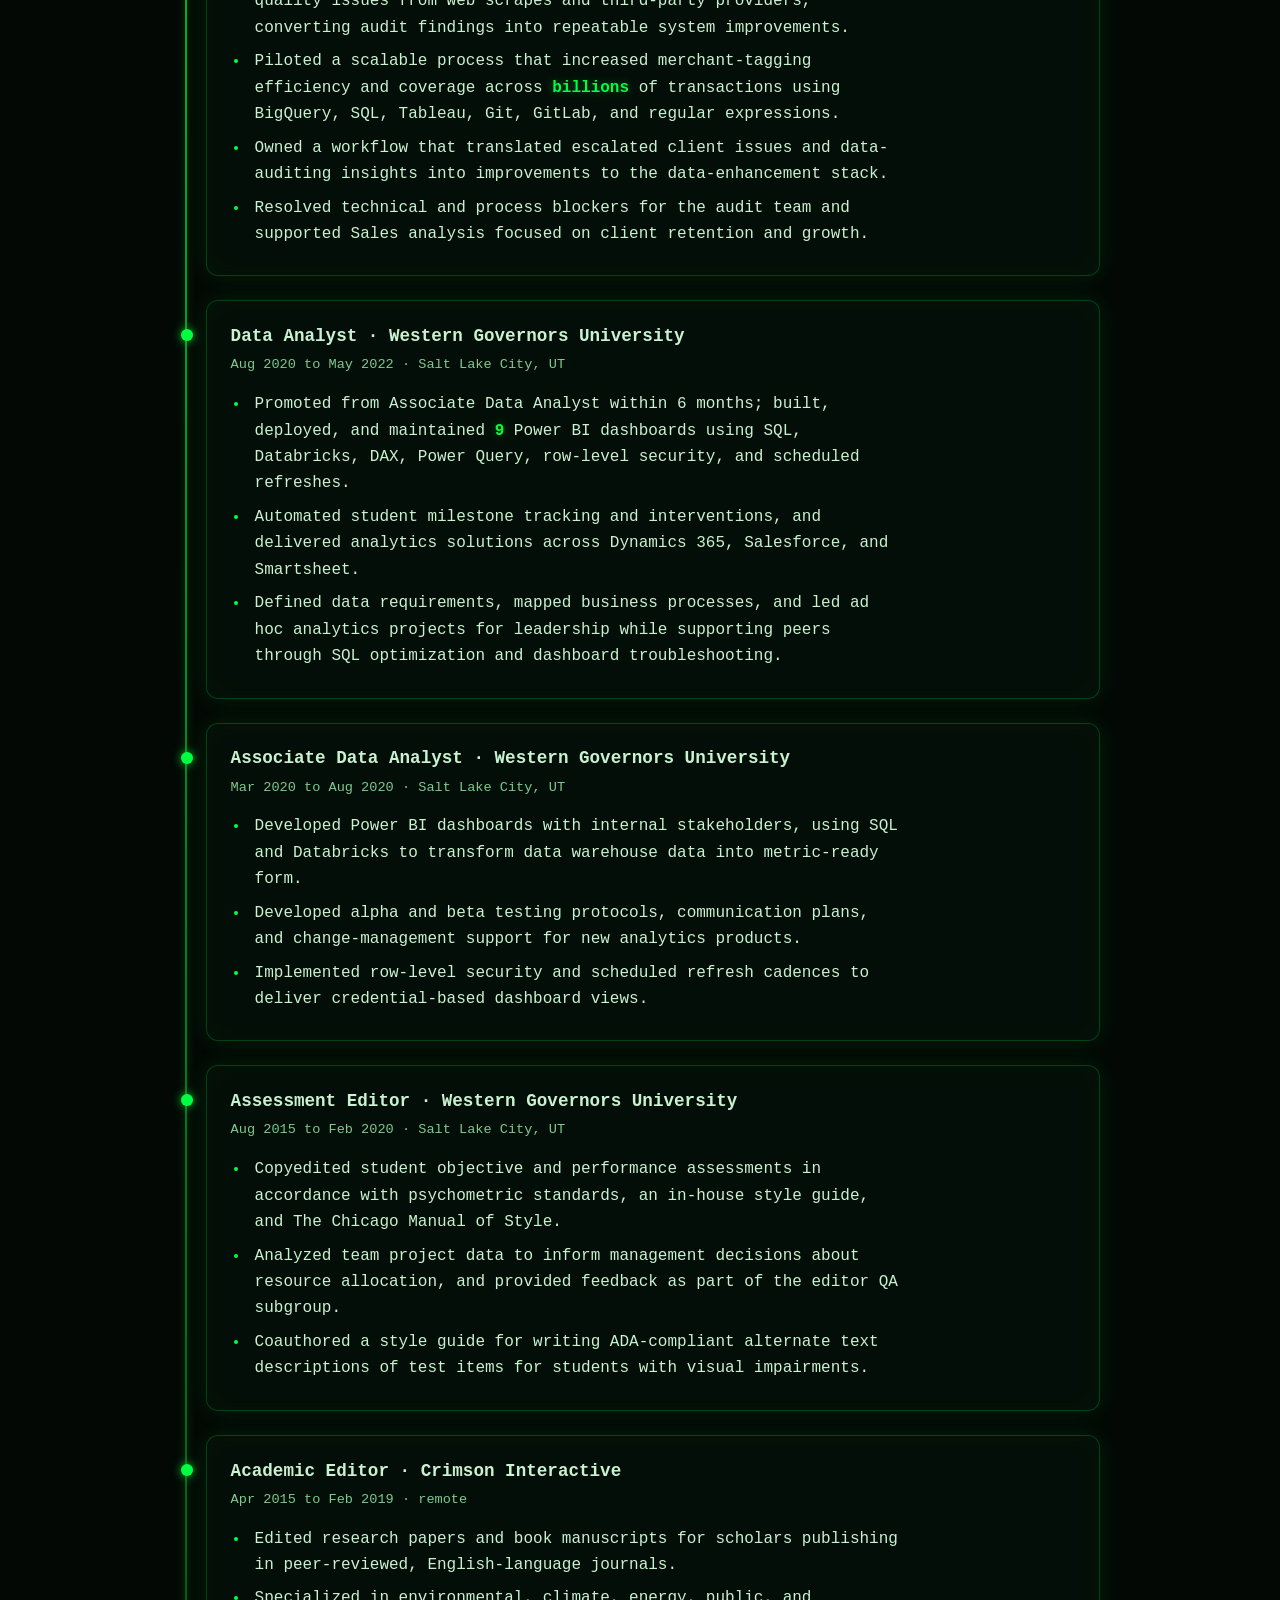
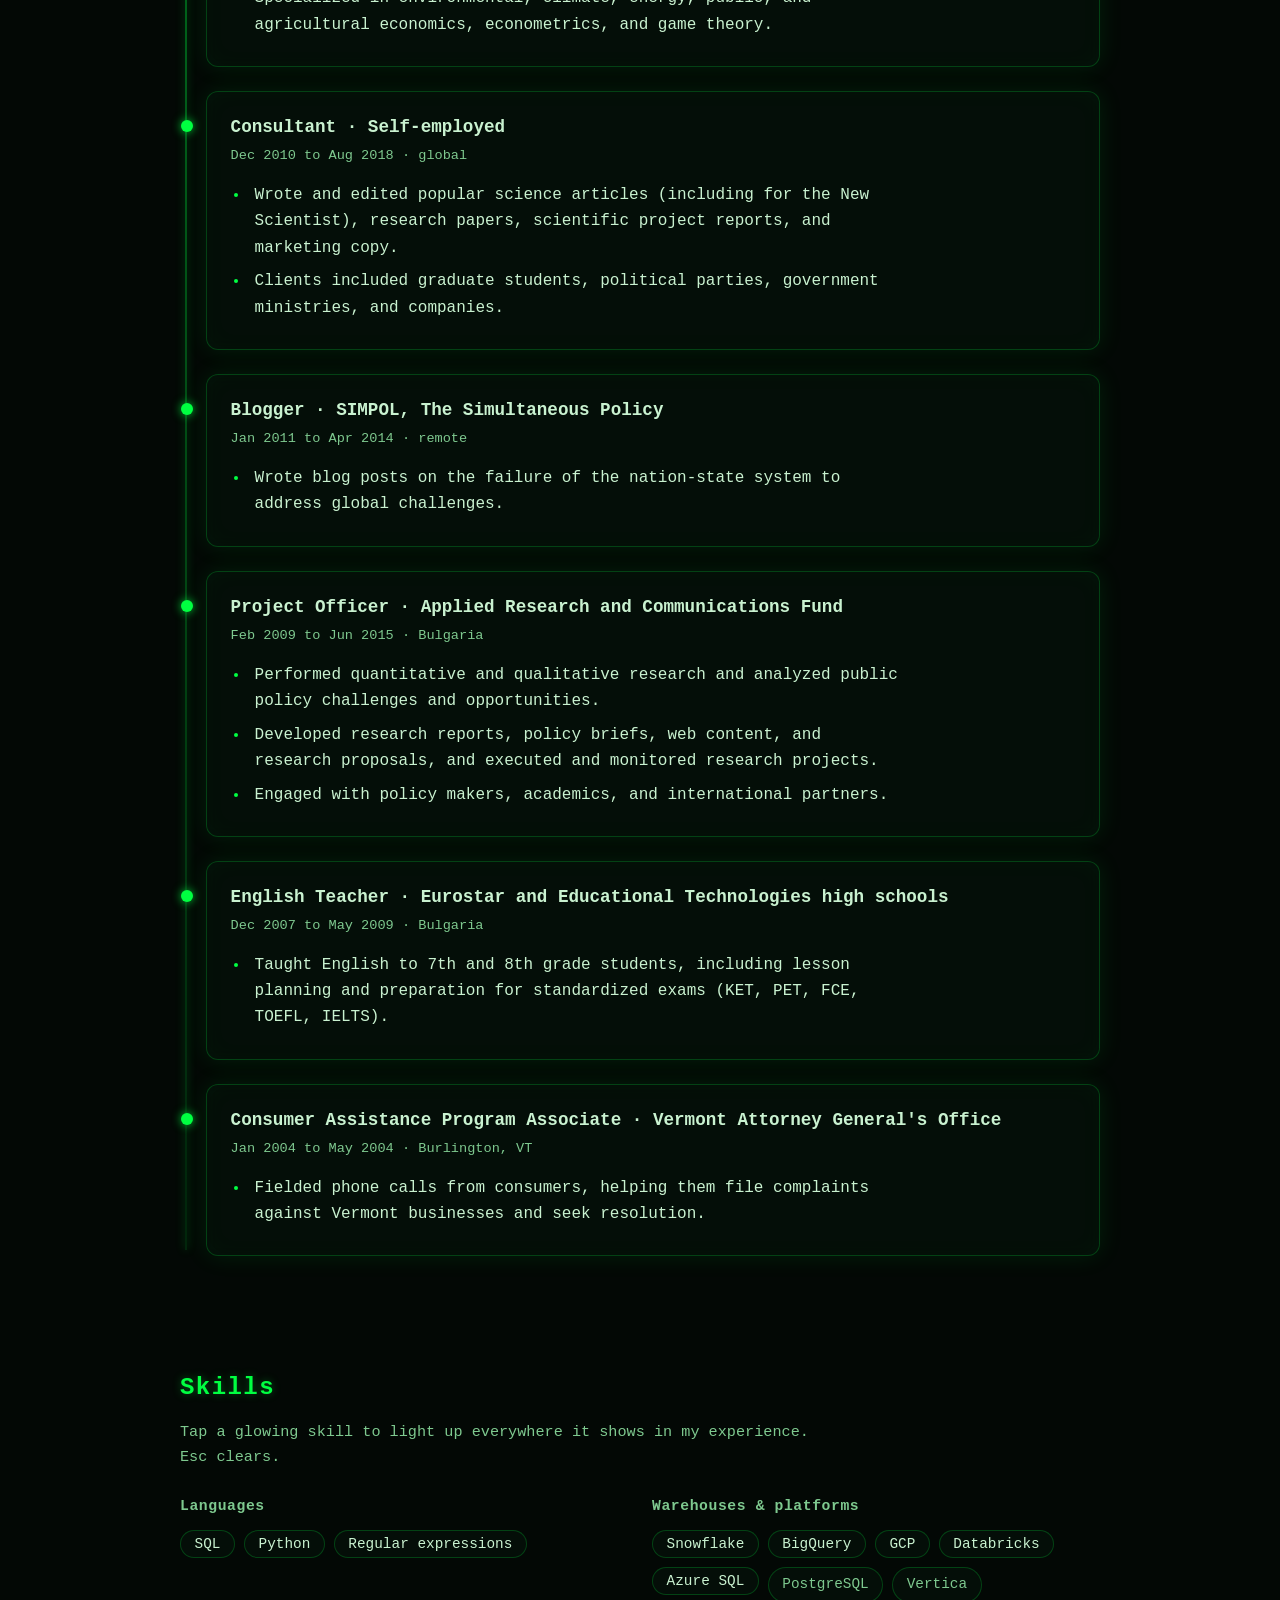
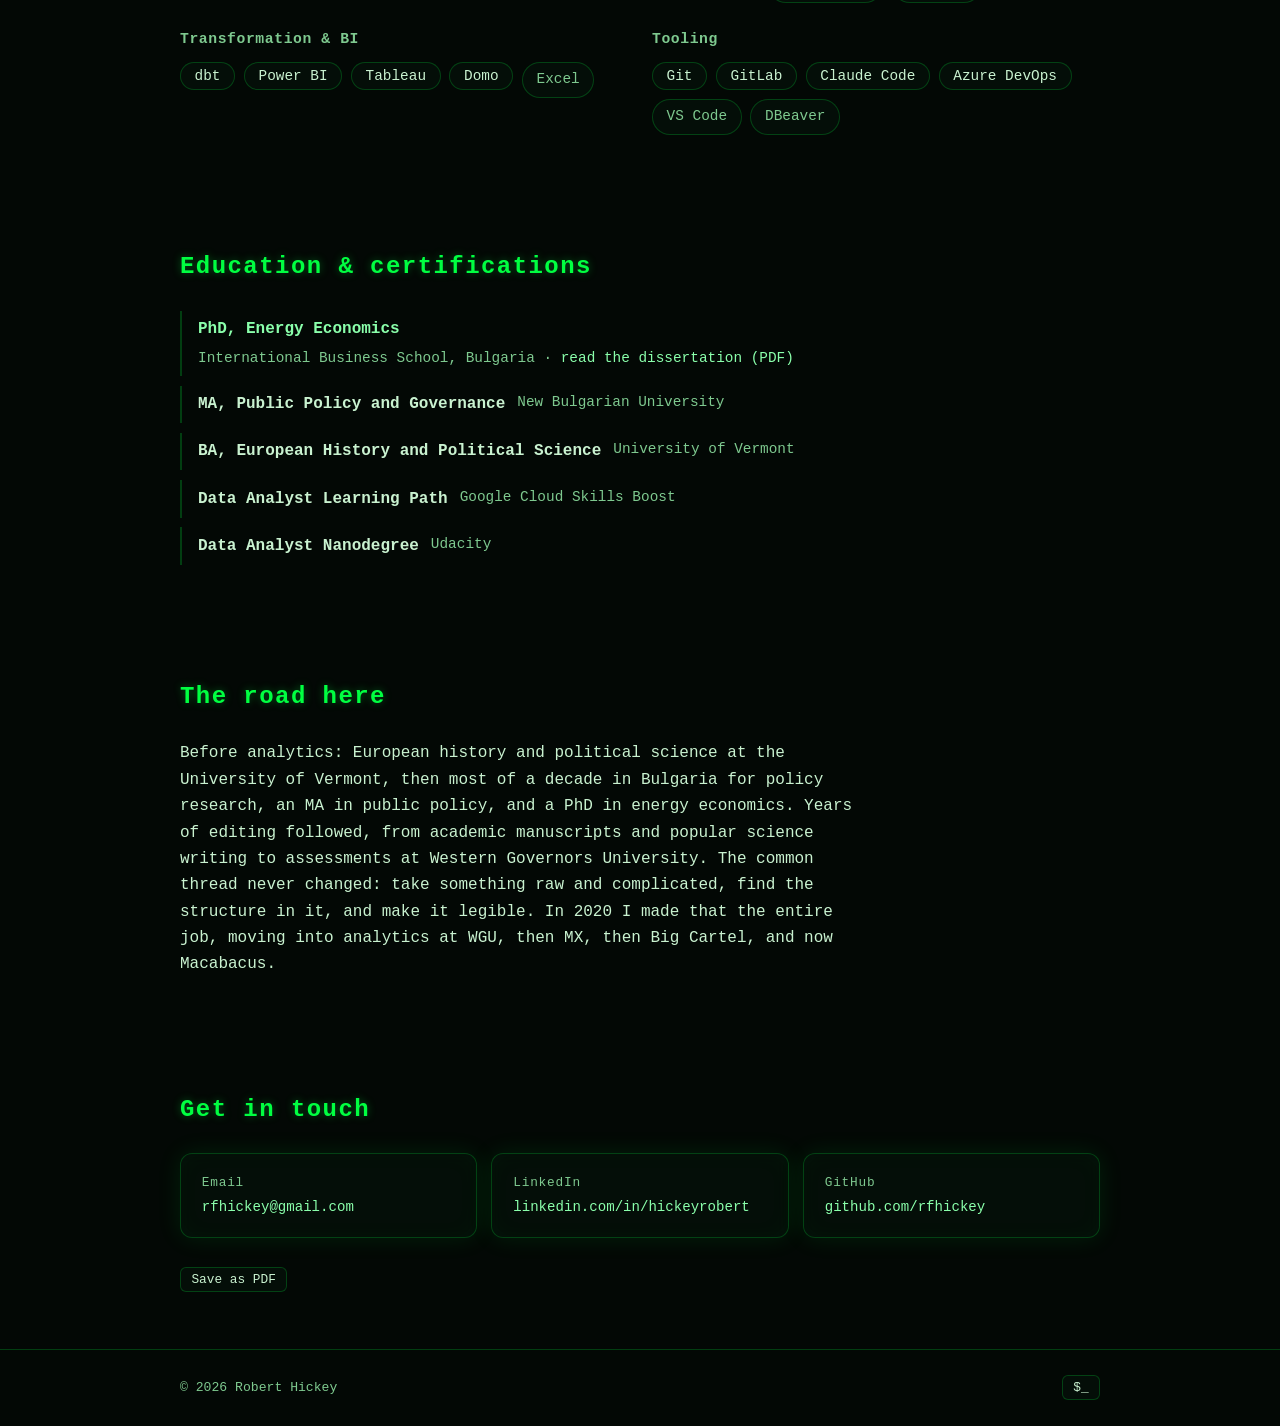
==== commit c4f62cfa: "Compact print layout, Azure SQL in the SQL stat, README print note The print stylesheet now produces" ====
--- a/index.html
+++ b/index.html
@@ -58,7 +58,7 @@
 
   <link rel="icon" type="image/png" href="assets/favicon.png" />
   <link rel="apple-touch-icon" href="assets/apple-touch-icon.png" />
-  <link rel="stylesheet" href="styles.css?v=3" />
+  <link rel="stylesheet" href="styles.css?v=4" />
   <script src="script.js?v=4" defer></script>
 </head>
 
@@ -271,7 +271,7 @@
           <div class="stat reveal">
             <span class="stat-num"><b class="num" data-target="8" data-since="2018">8</b>+</span>
             <span class="stat-label">years of SQL</span>
-            <span class="stat-sub">PostgreSQL, Vertica, BigQuery, Snowflake</span>
+            <span class="stat-sub">PostgreSQL, Vertica, BigQuery, Snowflake, Azure SQL</span>
           </div>
           <div class="stat reveal">
             <span class="stat-num"><b class="num" data-target="4" data-since="2022">4</b>+</span>
--- a/styles.css
+++ b/styles.css
@@ -554,20 +554,67 @@
     --glow-card: none; --glow-console: none;
     --font: var(--sans);
   }
+  @page { margin: 0.45in 0.5in; }
   .site-head, #scene, #vignette, #spot, .console, .filter-bar, .print-row,
   .section-intro, .skip-link, .portrait, .halo, .cta-row,
   #console-open { display: none !important; }
   html.js .reveal { opacity: 1 !important; transform: none !important; }
   .skill-btn { box-shadow: none; }
   a[href^="http"]::after { content: " (" attr(href) ")"; font-size: 0.85em; }
-  body { font-size: 11pt; }
-  .hero { min-height: 0; padding-block: 0.5rem; }
+  a.exposure-card::after { content: none; }
+
+  /* compact resume typography: the screen layout is built for scrolling,
+     the printout is built for a few pages */
+  body { font-size: 10pt; line-height: 1.25; }
+  .container { padding-inline: 0; }
+  .hero { min-height: 0; padding-block: 0 0.3rem; border-top: 0; }
   .hero-inner { text-align: left; }
-  section { padding-block: 1rem; border-top: 1px solid var(--border); }
-  .timeline { padding-left: 0; }
+  /* the neon flicker starts invisible; never let a print catch it there */
+  .hero h1 { animation: none; opacity: 1; font-size: 20pt; letter-spacing: 0.08em; margin: 0 0 0.15rem; }
+  .headline { font-size: 10.5pt; margin: 0 0 0.1rem; }
+  .statusline { font-size: 9.5pt; margin: 0; }
+  section { padding-block: 0.4rem; border-top: 1px solid var(--border); }
+  .section-title { font-size: 12.5pt; margin: 0 0 0.45rem; letter-spacing: 0.04em; break-after: avoid; }
+
+  .stats { gap: 0.35rem; grid-template-columns: repeat(3, 1fr); }
+  .stat {
+    gap: 0; padding: 0.35rem 0.55rem; border: 1px solid var(--border); border-radius: 6px;
+    box-shadow: none; -webkit-backdrop-filter: none; backdrop-filter: none; break-inside: avoid;
+  }
+  .stat-num { font-size: 15pt; }
+  .stat-label { font-size: 9.5pt; }
+  .stat-sub { font-size: 8.5pt; }
+
+  /* experience: no card chrome. A long role may continue on the next page,
+     but a heading always stays with its dates and first bullet, and a
+     bullet never splits across pages. */
+  .timeline { display: block; padding-left: 0; }
   .timeline::before, .role::before { display: none; }
-  .stat, .role, .exposure-card { border: 1px solid var(--border); box-shadow: none; }
-  article.role { break-inside: avoid; }
+  .role {
+    margin-top: 0.45rem; border: 0; border-top: 1px solid var(--border); border-radius: 0;
+    padding: 0.35rem 0 0; box-shadow: none; -webkit-backdrop-filter: none; backdrop-filter: none;
+    break-inside: auto;
+  }
+  .role h3 { font-size: 11pt; break-after: avoid; break-inside: avoid; }
+  .role-meta { font-size: 9pt; margin: 0.05rem 0 0.3rem; break-after: avoid; break-inside: avoid; }
+  .role ul { max-width: none; padding-left: 1rem; }
+  .role li { margin-bottom: 0.15rem; padding-left: 0.2rem; break-inside: avoid; }
   .role li.match { box-shadow: none; background: none; }
   .role li.dim { opacity: 1; }
-}
+
+  .skill-groups { gap: 0.35rem 1.2rem; grid-template-columns: 1fr 1fr; }
+  .skill-group h3 { font-size: 9.5pt; margin: 0 0 0.2rem; }
+  .chips { gap: 0.25rem 0.4rem; }
+  .skill-btn, .chip-plain { font-size: 9pt; padding: 0.05rem 0.5rem; background: none; }
+
+  .seed-list { gap: 0.25rem; max-width: none; }
+  .seed-list li { padding: 0.1rem 0 0.1rem 0.6rem; }
+  .prose p { max-width: none; margin: 0 0 0.4rem; }
+
+  .exposures { gap: 0.4rem; grid-template-columns: repeat(3, 1fr); }
+  .exposure-card {
+    padding: 0.4rem 0.6rem; border: 1px solid var(--border); border-radius: 6px;
+    box-shadow: none; -webkit-backdrop-filter: none; backdrop-filter: none;
+  }
+  .footer { padding-block: 0.5rem; font-size: 8.5pt; }
+}
